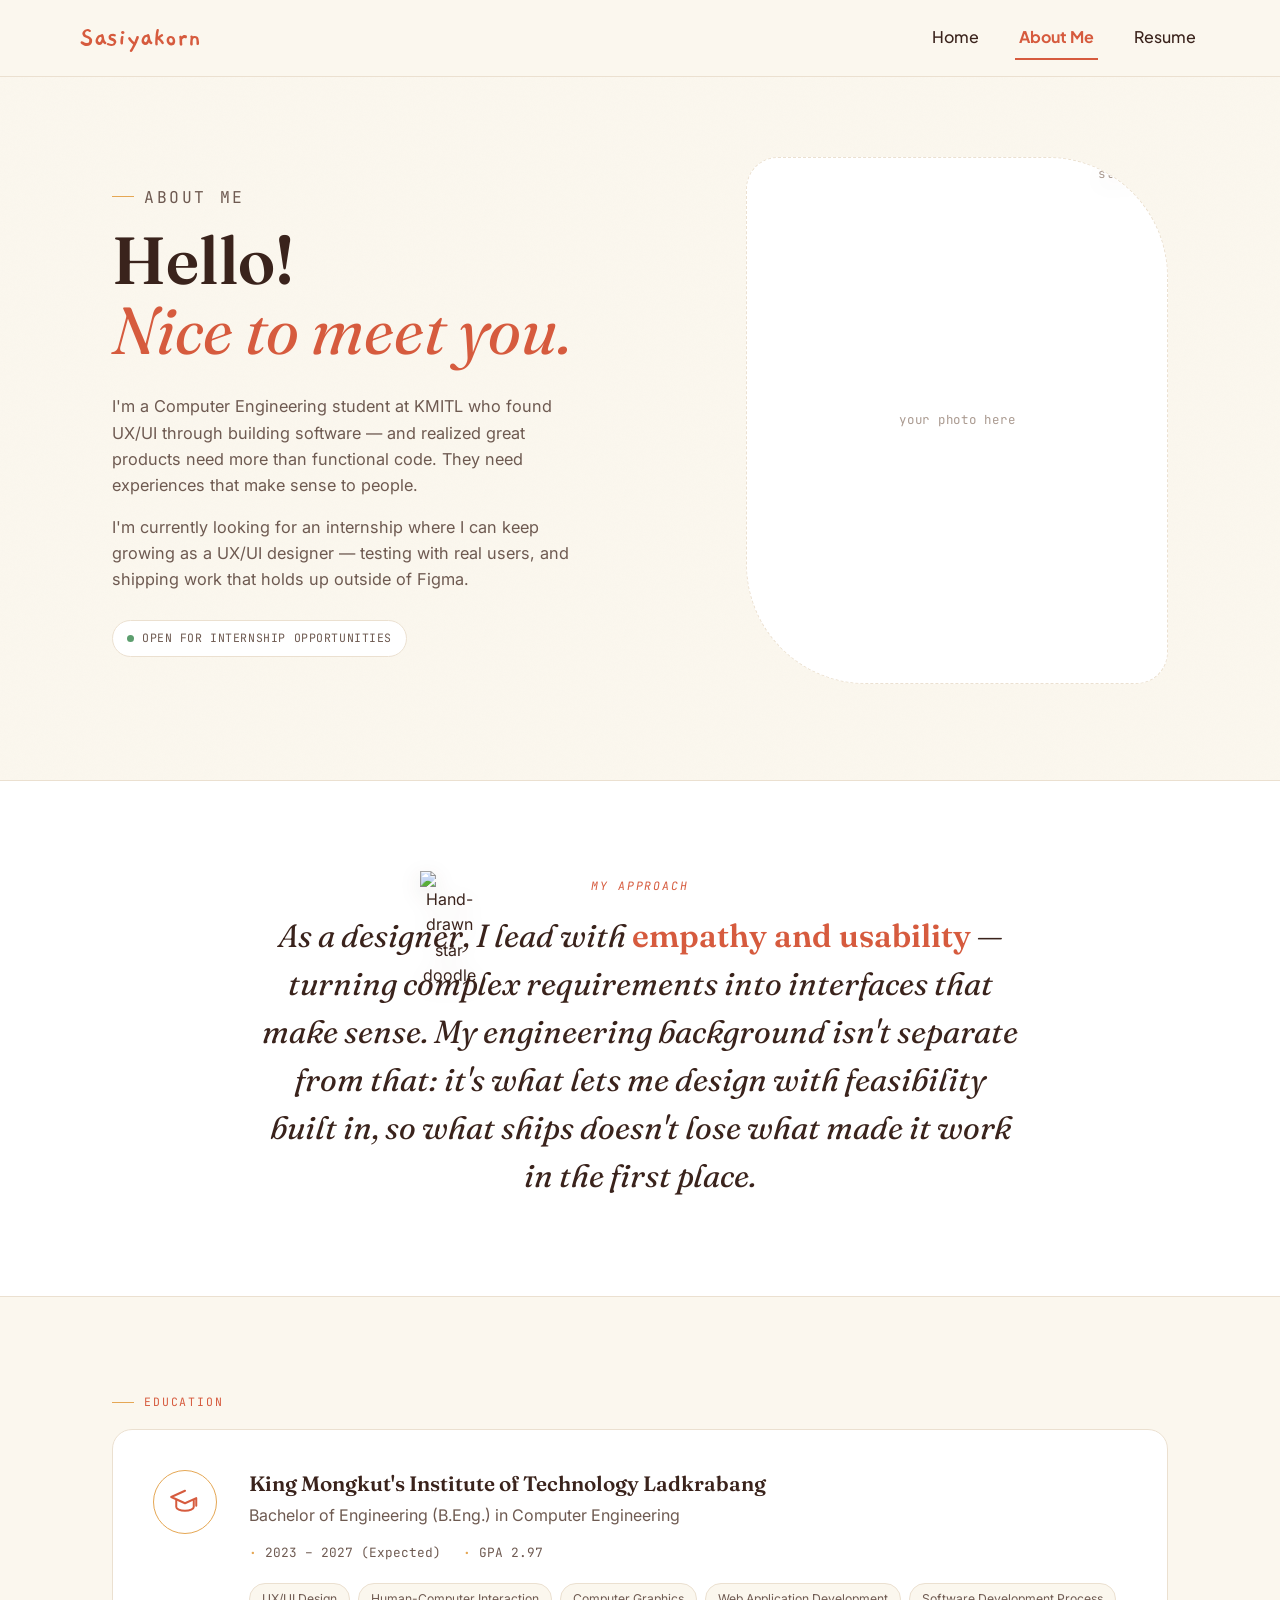
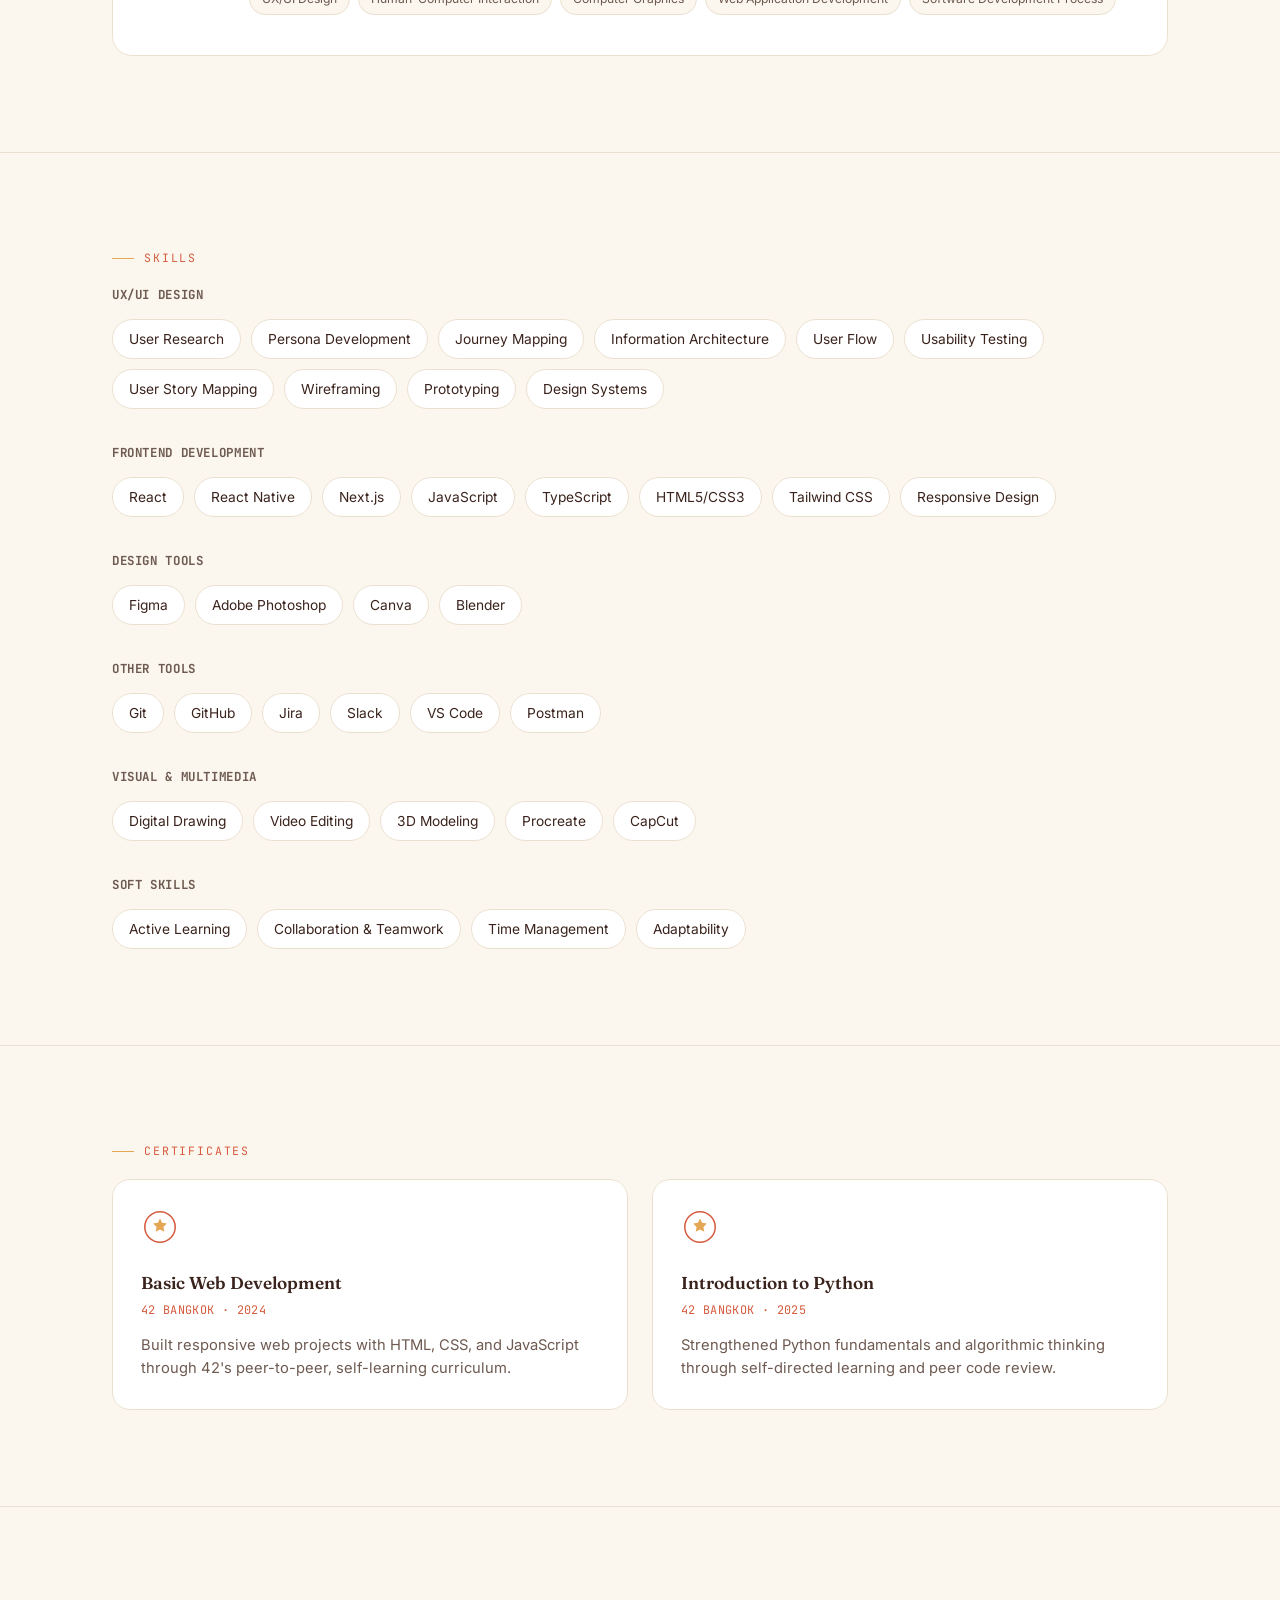
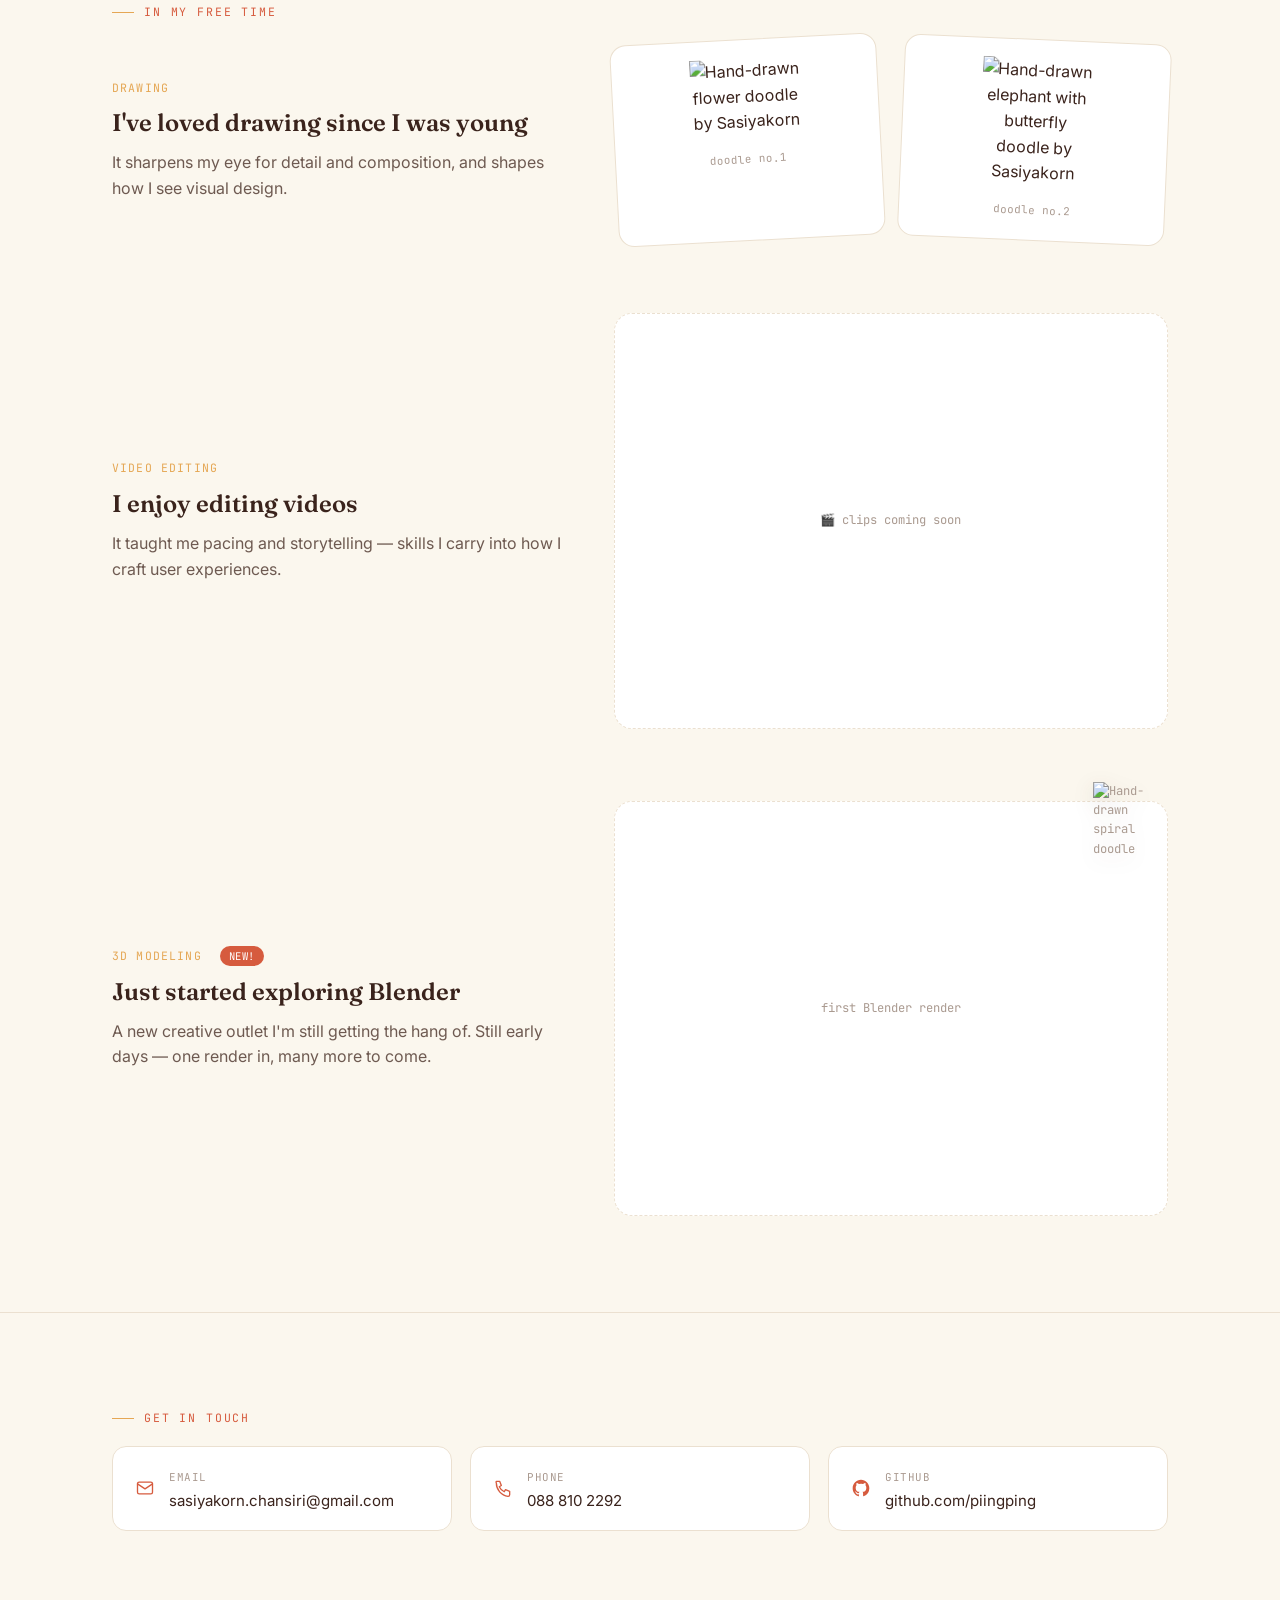
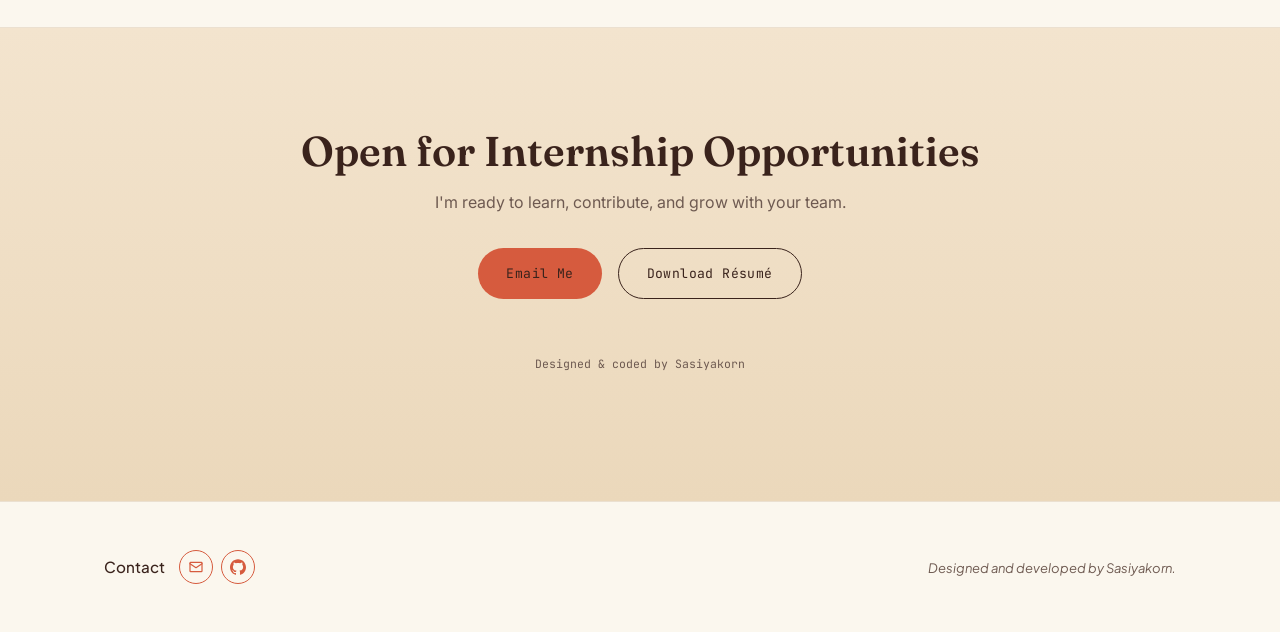
==== about.html @ 8c34a810 "progress bar, pics, footer" ====
<!DOCTYPE html>
<html lang="th">
<head>
  <meta charset="UTF-8">
  <meta name="viewport" content="width=device-width, initial-scale=1.0">
  <title>About Me | Sasiyakorn Chansiri — UX/UI Designer Portfolio</title>

  <!-- Site chrome fonts: Plus Jakarta Sans (Latin) + Kanit (Latin + Thai) — same as every other page,
       needed so the shared site-header/footer below render with the site's normal chrome typography. -->
  <link rel="preconnect" href="https://fonts.googleapis.com">
  <link rel="preconnect" href="https://fonts.gstatic.com" crossorigin>
  <link href="https://fonts.googleapis.com/css2?family=Kanit:wght@400;500;600;700&family=Plus+Jakarta+Sans:wght@400;500;600;700&display=swap" rel="stylesheet">
  <!-- Nav brand/signature font (Regular + Bold) -->
  <link rel="preconnect" href="https://fonts.googleapis.com">
  <link rel="preconnect" href="https://fonts.gstatic.com" crossorigin>
  <link href="https://fonts.googleapis.com/css2?family=Gaegu:wght@400;700&display=swap" rel="stylesheet">
  <!-- About-page content fonts (scoped to .about-page only): Fraunces (incl. italic — used by the
       hero's "Nice to meet you" and the italic pull-quote in Statement) + Inter + JetBrains Mono. -->
  <link href="https://fonts.googleapis.com/css2?family=Fraunces:ital,opsz,wght@0,9..144,300..900;1,9..144,300..900&family=Inter:wght@400;500;600;700&family=JetBrains+Mono:wght@400;500;600&display=swap" rel="stylesheet">

  <link rel="stylesheet" href="styles/main.css">

  <style>
    /* ---------------------------------------------------
       Local tokens for this page's content only.
       Prefixed --abt- so nothing here can shadow main.css's
       own :root tokens used by site-header/site-footer/etc.
       (Same approach as case-studies/*.html's --ty- tokens —
       these are the same underlying color values as main.css's
       --bg-primary/--accent-primary/etc., just locally scoped.)
    --------------------------------------------------- */
    :root {
      --abt-bg:#FBF7EE;
      --abt-surface:#FFFFFF;
      --abt-border:#EBE0D0;
      --abt-text:#3A231C;
      --abt-text-2:#6E5A51;
      --abt-text-3:#AA9A90;
      --abt-accent:#D65B3E;
      --abt-accent-2:#E5A754;
      --abt-font-display:'Fraunces', serif;
      --abt-font-body:'Inter', sans-serif;
      --abt-font-mono:'JetBrains Mono', monospace;
      --abt-maxw:1120px;
    }

    html{ scroll-behavior:smooth; }
    @media (prefers-reduced-motion: reduce){ html{ scroll-behavior:auto; } }

    /* overflow-x/positioning only — main.css already handles body's
       background/reset; color+font-family are scoped under .about-page
       below so they can't cascade into the shared site-header/footer. */
    body{
      position:relative;
      overflow-x:hidden;
    }

    /* subtle paper grain */
    body::before{
      content:"";
      position:fixed;
      inset:0;
      pointer-events:none;
      z-index:0;
      opacity:.35;
      background-image:url("data:image/svg+xml,%3Csvg xmlns='http://www.w3.org/2000/svg' width='140' height='140'%3E%3Cfilter id='n'%3E%3CfeTurbulence type='fractalNoise' baseFrequency='0.9' numOctaves='2' stitchTiles='stitch'/%3E%3C/filter%3E%3Crect width='100%25' height='100%25' filter='url(%23n)' opacity='0.05'/%3E%3C/svg%3E");
    }

    /* ---------------------------------------------------
       Everything below is scoped under .about-page so it
       can't leak into the shared site-header/footer.
    --------------------------------------------------- */
    .about-page{
      color:var(--abt-text);
      font-family:var(--abt-font-body);
      line-height:1.6;
    }
    .about-page .wrap{ max-width:var(--abt-maxw); margin:0 auto; padding:0 32px; position:relative; z-index:1; }
    .about-page a{ color:inherit; text-decoration:none; }
    .about-page img{ display:block; max-width:100%; }

    .about-page .eyebrow{
      font-family:var(--abt-font-mono);
      font-size:.72rem;
      letter-spacing:.16em;
      text-transform:uppercase;
      color:var(--abt-accent);
      display:flex;
      align-items:center;
      gap:10px;
      margin-bottom:18px;
    }
    .about-page .eyebrow::before{
      content:"";
      width:22px; height:1px;
      background:var(--abt-accent-2);
      display:inline-block;
    }

    .about-page h1,.about-page h2,.about-page h3{ font-family:var(--abt-font-display); font-weight:600; color:var(--abt-text); }

    .about-page section{ padding:96px 0; position:relative; }
    .about-page section + section{ border-top:1px solid var(--abt-border); }

    /* ---------- HERO ---------- */
    .about-page .hero{ padding-top:80px; }
    .about-page .hero .wrap{
      display:grid;
      grid-template-columns:1.15fr .85fr;
      gap:64px;
      align-items:center;
    }
    .about-page .hero h1{
      font-size:clamp(2.6rem, 5.2vw, 4.4rem);
      line-height:1.05;
      margin-bottom:28px;
    }
    .about-page .hero h1 em{ font-style:italic; color:var(--abt-accent); font-weight:400; }
    .about-page .hero p{ color:var(--abt-text-2); font-size:1.02rem; max-width:46ch; margin-bottom:16px; }
    .about-page .hero p:last-of-type{ margin-bottom:0; }

    .status-pill{
      display:inline-flex; align-items:center; gap:8px;
      font-family:var(--abt-font-mono); font-size:.72rem; letter-spacing:.05em;
      text-transform:uppercase;
      background:var(--abt-surface); border:1px solid var(--abt-border);
      padding:8px 14px; border-radius:999px;
      margin-top:28px;
      color:var(--abt-text-2);
    }
    .status-dot{
      width:7px; height:7px; border-radius:50%;
      background:#5C9E6E;
      box-shadow:0 0 0 rgba(92,158,110,.5);
      animation:pulse-dot 2.2s ease-in-out infinite;
    }
    @keyframes pulse-dot{
      0%{ box-shadow:0 0 0 0 rgba(92,158,110,.5); }
      70%{ box-shadow:0 0 0 7px rgba(92,158,110,0); }
      100%{ box-shadow:0 0 0 0 rgba(92,158,110,0); }
    }

    .hero-photo-wrap{ position:relative; }
    .photo-frame{
      background:var(--abt-surface);
      border:1.5px dashed var(--abt-border);
      border-radius:32px 120px 32px 120px;
      aspect-ratio:4/5;
      display:flex; align-items:center; justify-content:center;
      color:var(--abt-text-3);
      font-family:var(--abt-font-mono);
      font-size:.78rem;
      letter-spacing:.06em;
      text-align:center;
      padding:24px;
      position:relative;
      overflow:hidden;
    }
    .sticker{
      position:absolute;
      pointer-events:none;
      filter:drop-shadow(0 6px 10px rgba(58,35,28,.12));
    }
    .sticker-shootingstar{
      width:96px; top:-34px; right:-22px;
      animation:float-a 5.5s ease-in-out infinite;
    }
    @keyframes float-a{
      0%,100%{ transform:rotate(-6deg) translateY(0); }
      50%{ transform:rotate(3deg) translateY(-10px); }
    }

    /* ---------- STATEMENT ---------- */
    .statement{ background:var(--abt-surface); }
    .statement .wrap{ max-width:820px; text-align:center; position:relative; }
    .statement .eyebrow{ justify-content:center; }
    .statement .eyebrow::before{ display:none; }
    .statement p{
      font-family:var(--abt-font-display);
      font-style:italic;
      font-weight:400;
      font-size:clamp(1.35rem, 2.6vw, 2rem);
      line-height:1.5;
      color:var(--abt-text);
    }
    .statement p strong{ font-style:normal; font-weight:600; color:var(--abt-accent); }
    .sticker-star{
      width:58px;
      top:-6px; left:calc(50% - 220px);
      animation:float-b 6s ease-in-out infinite;
    }
    @keyframes float-b{
      0%,100%{ transform:rotate(8deg) translateY(0); }
      50%{ transform:rotate(-4deg) translateY(-8px); }
    }

    /* ---------- EDUCATION ---------- */
    .edu-card{
      background:var(--abt-surface);
      border:1px solid var(--abt-border);
      border-radius:20px;
      padding:40px;
      display:grid;
      grid-template-columns:auto 1fr;
      gap:32px;
      align-items:flex-start;
    }
    .edu-badge{
      width:64px; height:64px;
      border-radius:50%;
      border:1.5px solid var(--abt-accent-2);
      display:flex; align-items:center; justify-content:center;
      color:var(--abt-accent);
      flex-shrink:0;
    }
    .edu-card h3{ font-size:1.3rem; margin-bottom:6px; }
    .edu-card .degree{ color:var(--abt-text-2); margin-bottom:14px; }
    .edu-meta{
      display:flex; gap:22px; flex-wrap:wrap;
      font-family:var(--abt-font-mono); font-size:.8rem;
      color:var(--abt-text-2);
      margin-bottom:20px;
    }
    .edu-meta span{ display:flex; align-items:center; gap:8px; }
    .edu-meta span::before{ content:"·"; color:var(--abt-accent-2); font-weight:700; }
    .coursework{ display:flex; flex-wrap:wrap; gap:8px; }
    .coursework span{
      font-size:.76rem;
      color:var(--abt-text-2);
      background:var(--abt-bg);
      border:1px solid var(--abt-border);
      border-radius:999px;
      padding:5px 12px;
    }

    /* ---------- SKILLS ---------- */
    .skill-group{ margin-bottom:34px; }
    .skill-group:last-child{ margin-bottom:0; }
    .skill-group h4{
      font-family:var(--abt-font-mono);
      font-size:.78rem;
      letter-spacing:.05em;
      text-transform:uppercase;
      color:var(--abt-text-2);
      margin-bottom:14px;
    }
    .pills{ display:flex; flex-wrap:wrap; gap:10px; }
    .pills span{
      font-size:.86rem;
      padding:8px 16px;
      border-radius:999px;
      background:var(--abt-surface);
      border:1px solid var(--abt-border);
      color:var(--abt-text);
      transition:transform .18s ease, border-color .18s ease, background .18s ease;
    }
    .pills span:hover{
      transform:translateY(-3px);
      border-color:var(--abt-accent-2);
      background:#FFF9EF;
    }

    /* ---------- CERTIFICATES ---------- */
    .cert-grid{ display:grid; grid-template-columns:1fr 1fr; gap:24px; }
    .cert-card{
      background:var(--abt-surface);
      border:1px solid var(--abt-border);
      border-radius:18px;
      padding:28px;
      transition:transform .25s ease, box-shadow .25s ease;
    }
    .cert-card:hover{
      transform:rotate(-.6deg) translateY(-4px);
      box-shadow:0 14px 28px rgba(58,35,28,.08);
    }
    .cert-seal{ width:38px; height:38px; margin-bottom:16px; }
    .cert-card h4{ font-family:var(--abt-font-display); font-size:1.08rem; font-weight:600; margin-bottom:4px; }
    .cert-card .issuer{
      font-family:var(--abt-font-mono); font-size:.74rem; letter-spacing:.03em;
      color:var(--abt-accent); text-transform:uppercase; margin-bottom:14px; display:block;
    }
    .cert-card p{ color:var(--abt-text-2); font-size:.92rem; }

    /* ---------- FREE TIME ---------- */
    .ft-block{
      display:grid;
      grid-template-columns:.9fr 1.1fr;
      gap:48px;
      align-items:center;
      margin-bottom:72px;
    }
    .ft-block:last-child{ margin-bottom:0; }
    .ft-block:nth-child(odd) .ft-visual{ order:2; }
    .ft-label{
      font-family:var(--abt-font-mono); font-size:.72rem; letter-spacing:.1em;
      text-transform:uppercase; color:var(--abt-accent-2); margin-bottom:10px; display:block;
    }
    .ft-block h3{ font-size:1.5rem; margin-bottom:12px; }
    .ft-block p{ color:var(--abt-text-2); }
    .badge-new{
      font-family:var(--abt-font-mono); font-size:.66rem;
      background:var(--abt-accent); color:#fff;
      padding:3px 9px; border-radius:999px;
      margin-left:10px; vertical-align:middle;
      letter-spacing:.04em;
    }

    .doodle-gallery{ display:flex; gap:20px; }
    .doodle-card{
      background:var(--abt-surface);
      border:1px solid var(--abt-border);
      border-radius:16px;
      padding:18px;
      flex:1;
      text-align:center;
      transition:transform .3s ease;
    }
    .doodle-card:nth-child(1){ transform:rotate(-3deg); }
    .doodle-card:nth-child(2){ transform:rotate(2.5deg); }
    .doodle-card:hover{ transform:rotate(0) translateY(-6px); }
    .doodle-card img{ width:100%; max-width:110px; margin:0 auto 10px; }
    .doodle-card span{
      font-family:var(--abt-font-mono); font-size:.68rem; color:var(--abt-text-3);
    }

    .render-frame{
      background:var(--abt-surface);
      border:1.5px dashed var(--abt-border);
      border-radius:18px;
      aspect-ratio:4/3;
      display:flex; flex-direction:column; align-items:center; justify-content:center;
      gap:10px;
      color:var(--abt-text-3);
      font-family:var(--abt-font-mono); font-size:.76rem;
      position:relative;
    }
    .sticker-spiral{
      width:56px;
      position:absolute; top:-20px; right:18px;
      animation:spin-slow 14s linear infinite;
    }
    @keyframes spin-slow{ to{ transform:rotate(360deg); } }

    /* ---------- GET IN TOUCH ----------
       This page's own rich contact block — separate from the shared
       site-footer-mini's Contact row further down (different id, so
       the two don't collide; the shared footer stays identical to
       every other page). */
    .contact-grid{ display:flex; flex-wrap:wrap; gap:18px; }
    .contact-card{
      display:flex; align-items:center; gap:14px;
      background:var(--abt-surface);
      border:1px solid var(--abt-border);
      border-radius:14px;
      padding:16px 22px;
      flex:1;
      min-width:230px;
      transition:transform .2s ease, border-color .2s ease;
    }
    .contact-card:hover{ transform:translateY(-3px); border-color:var(--abt-accent-2); }
    .contact-card svg{ color:var(--abt-accent); flex-shrink:0; }
    .contact-card .label{ font-family:var(--abt-font-mono); font-size:.68rem; color:var(--abt-text-3); text-transform:uppercase; letter-spacing:.05em; }
    .contact-card .value{ font-size:.94rem; color:var(--abt-text); }

    /* ---------- CLOSING CTA ----------
       Renamed from the source design's <footer class="cta"> to a plain
       <section> — the page's real closing landmark is the shared
       <footer class="site-footer-mini"> that follows </main>, same as
       every other page. .btn/.btn-primary/.btn-outline renamed to
       .cta-btn* to avoid colliding with main.css's own (differently-styled)
       .btn-primary component used elsewhere (e.g. resume.html). */
    .cta-section{
      background:linear-gradient(180deg, #F3E4CE, #EBD8BB);
      text-align:center;
      padding:90px 0 60px;
    }
    .cta-section h2{ font-size:clamp(1.8rem,3.6vw,2.6rem); margin-bottom:12px; }
    .cta-section p{ color:var(--abt-text-2); margin-bottom:32px; }
    .cta-buttons{ display:flex; gap:16px; justify-content:center; flex-wrap:wrap; }
    .cta-btn{
      font-family:var(--abt-font-mono); font-size:.82rem; letter-spacing:.03em;
      padding:14px 28px; border-radius:999px;
      display:inline-flex; align-items:center; gap:8px;
      transition:transform .2s ease, box-shadow .2s ease;
    }
    .cta-btn--primary{ background:var(--abt-accent); color:#fff; }
    .cta-btn--outline{ background:transparent; border:1.5px solid var(--abt-text); color:var(--abt-text); }
    .cta-btn:hover{ transform:translateY(-3px); box-shadow:0 10px 20px rgba(58,35,28,.15); }
    .signature{
      margin-top:56px;
      font-family:var(--abt-font-mono); font-size:.72rem; color:var(--abt-text-3);
    }

    /* ---------- reveal on scroll ---------- */
    .reveal{ opacity:0; transform:translateY(24px); transition:opacity .7s ease, transform .7s ease; }
    .reveal.in-view{ opacity:1; transform:translateY(0); }

    @media (prefers-reduced-motion: reduce){
      *{ animation:none !important; transition:none !important; }
    }

    @media (max-width:880px){
      .about-page section{ padding:64px 0; }
      .about-page .hero .wrap{ grid-template-columns:1fr; }
      .hero-photo-wrap{ order:-1; max-width:280px; margin:0 auto 12px; }
      .edu-card{ grid-template-columns:1fr; }
      .cert-grid{ grid-template-columns:1fr; }
      .ft-block{ grid-template-columns:1fr; }
      .ft-block:nth-child(odd) .ft-visual{ order:0; }
    }
  </style>
</head>
<body>

  <!-- =========================================================
       GLOBAL NAVIGATION (same markup as index.html)
       Replaces this page's own bespoke <nav> from the source
       design — that one only had Home/About/Résumé (no Case
       Study link) and pointed straight at a PDF instead of
       resume.html, both inconsistent with every other page.
  ========================================================== -->
  <header class="site-header">
    <nav class="main-nav container" aria-label="Main navigation">
      <a href="index.html" class="nav-logo">Sasiyakorn</a>

      <input type="checkbox" id="nav-toggle" class="nav-toggle-checkbox">
      <label for="nav-toggle" class="nav-toggle-label" aria-label="Toggle navigation menu">
        <span class="nav-toggle-icon"></span>
      </label>

      <ul class="nav-list">
        <li class="nav-item"><a href="index.html" class="nav-link">Home</a></li>
        <li class="nav-item"><a href="about.html" class="nav-link" aria-current="page">About Me</a></li>
        <li class="nav-item"><a href="resume.html" class="nav-link">Resume</a></li>
      </ul>
    </nav>

    <!-- Mobile-only scroll progress bar; width driven by JS near </body>.
         Lives here (last child of .site-header) so it stays pinned to the
         header's bottom edge as the sticky header scrolls. -->
    <div class="scroll-progress" id="scrollProgress"></div>
  </header>

  <main class="about-page">

    <!-- HERO -->
    <section class="hero" id="hero">
      <div class="wrap">
        <div class="hero-text reveal">
          <p class="eyebrow">About me</p>
          <h1>Hello!<br><em>Nice to meet you.</em></h1>
          <p>I'm a Computer Engineering student at KMITL who found UX/UI through building software — and realized great products need more than functional code. They need experiences that make sense to people.</p>
          <p>I'm currently looking for an internship where I can keep growing as a UX/UI designer — testing with real users, and shipping work that holds up outside of Figma.</p>
          <div class="status-pill"><span class="status-dot"></span> Open for internship opportunities</div>
        </div>
        <div class="hero-photo-wrap reveal">
          <div class="photo-frame">
            your photo here
            <img class="sticker sticker-shootingstar" src="assets/images/about/doodle-shootingstar.png" alt="Hand-drawn shooting star doodle">
          </div>
        </div>
      </div>
    </section>

    <!-- STATEMENT -->
    <section class="statement" id="approach">
      <div class="wrap reveal">
        <p class="eyebrow">My approach</p>
        <img class="sticker sticker-star" src="assets/images/about/doodle-star.png" alt="Hand-drawn star doodle">
        <p>As a designer, I lead with <strong>empathy and usability</strong> — turning complex requirements into interfaces that make sense. My engineering background isn't separate from that: it's what lets me design with feasibility built in, so what ships doesn't lose what made it work in the first place.</p>
      </div>
    </section>

    <!-- EDUCATION -->
    <section id="education">
      <div class="wrap reveal">
        <p class="eyebrow">Education</p>
        <div class="edu-card">
          <div class="edu-badge" aria-hidden="true">
            <svg width="30" height="30" viewBox="0 0 24 24" fill="none" stroke="currentColor" stroke-width="1.6"><path d="M12 3 1 8l11 5 9-4.1V15" stroke-linecap="round" stroke-linejoin="round"/><path d="M5 10.5V16c0 1.5 3 3 7 3s7-1.5 7-3v-5.5" stroke-linecap="round" stroke-linejoin="round"/></svg>
          </div>
          <div>
            <h3>King Mongkut's Institute of Technology Ladkrabang</h3>
            <p class="degree">Bachelor of Engineering (B.Eng.) in Computer Engineering</p>
            <div class="edu-meta">
              <span>2023 – 2027 (Expected)</span>
              <span>GPA 2.97</span>
            </div>
            <div class="coursework">
              <span>UX/UI Design</span>
              <span>Human-Computer Interaction</span>
              <span>Computer Graphics</span>
              <span>Web Application Development</span>
              <span>Software Development Process</span>
            </div>
          </div>
        </div>
      </div>
    </section>

    <!-- SKILLS -->
    <section id="skills">
      <div class="wrap reveal">
        <p class="eyebrow">Skills</p>

        <div class="skill-group">
          <h4>UX/UI Design</h4>
          <div class="pills">
            <span>User Research</span><span>Persona Development</span><span>Journey Mapping</span>
            <span>Information Architecture</span><span>User Flow</span><span>Usability Testing</span>
            <span>User Story Mapping</span><span>Wireframing</span><span>Prototyping</span><span>Design Systems</span>
          </div>
        </div>

        <div class="skill-group">
          <h4>Frontend Development</h4>
          <div class="pills">
            <span>React</span><span>React Native</span><span>Next.js</span><span>JavaScript</span>
            <span>TypeScript</span><span>HTML5/CSS3</span><span>Tailwind CSS</span><span>Responsive Design</span>
          </div>
        </div>

        <div class="skill-group">
          <h4>Design Tools</h4>
          <div class="pills">
            <span>Figma</span><span>Adobe Photoshop</span><span>Canva</span><span>Blender</span>
          </div>
        </div>

        <div class="skill-group">
          <h4>Other Tools</h4>
          <div class="pills">
            <span>Git</span><span>GitHub</span><span>Jira</span><span>Slack</span><span>VS Code</span><span>Postman</span>
          </div>
        </div>

        <div class="skill-group">
          <h4>Visual &amp; Multimedia</h4>
          <div class="pills">
            <span>Digital Drawing</span><span>Video Editing</span><span>3D Modeling</span><span>Procreate</span><span>CapCut</span>
          </div>
        </div>

        <div class="skill-group">
          <h4>Soft Skills</h4>
          <div class="pills">
            <span>Active Learning</span><span>Collaboration &amp; Teamwork</span><span>Time Management</span><span>Adaptability</span>
          </div>
        </div>
      </div>
    </section>

    <!-- CERTIFICATES -->
    <section id="certificates">
      <div class="wrap reveal">
        <p class="eyebrow">Certificates</p>
        <div class="cert-grid">
          <div class="cert-card">
            <svg class="cert-seal" viewBox="0 0 40 40" fill="none"><circle cx="20" cy="20" r="16" stroke="#D65B3E" stroke-width="1.6"/><path d="M20 11l2.2 4.6 5 .7-3.6 3.6.9 5-4.5-2.4-4.5 2.4.9-5-3.6-3.6 5-.7L20 11z" fill="#E5A754"/></svg>
            <h4>Basic Web Development</h4>
            <span class="issuer">42 Bangkok · 2024</span>
            <p>Built responsive web projects with HTML, CSS, and JavaScript through 42's peer-to-peer, self-learning curriculum.</p>
          </div>
          <div class="cert-card">
            <svg class="cert-seal" viewBox="0 0 40 40" fill="none"><circle cx="20" cy="20" r="16" stroke="#D65B3E" stroke-width="1.6"/><path d="M20 11l2.2 4.6 5 .7-3.6 3.6.9 5-4.5-2.4-4.5 2.4.9-5-3.6-3.6 5-.7L20 11z" fill="#E5A754"/></svg>
            <h4>Introduction to Python</h4>
            <span class="issuer">42 Bangkok · 2025</span>
            <p>Strengthened Python fundamentals and algorithmic thinking through self-directed learning and peer code review.</p>
          </div>
        </div>
      </div>
    </section>

    <!-- IN MY FREE TIME -->
    <section id="freetime">
      <div class="wrap">
        <p class="eyebrow reveal">In my free time</p>

        <div class="ft-block reveal">
          <div class="ft-text">
            <span class="ft-label">Drawing</span>
            <h3>I've loved drawing since I was young</h3>
            <p>It sharpens my eye for detail and composition, and shapes how I see visual design.</p>
          </div>
          <div class="ft-visual">
            <div class="doodle-gallery">
              <div class="doodle-card">
                <img src="assets/images/about/doodle-flower.png" alt="Hand-drawn flower doodle by Sasiyakorn">
                <span>doodle no.1</span>
              </div>
              <div class="doodle-card">
                <img src="assets/images/about/doodle-elephant.png" alt="Hand-drawn elephant with butterfly doodle by Sasiyakorn">
                <span>doodle no.2</span>
              </div>
            </div>
          </div>
        </div>

        <div class="ft-block reveal">
          <div class="ft-text">
            <span class="ft-label">Video Editing</span>
            <h3>I enjoy editing videos</h3>
            <p>It taught me pacing and storytelling — skills I carry into how I craft user experiences.</p>
          </div>
          <div class="ft-visual">
            <div class="render-frame">🎬 clips coming soon</div>
          </div>
        </div>

        <div class="ft-block reveal">
          <div class="ft-text">
            <span class="ft-label">3D Modeling <span class="badge-new">new!</span></span>
            <h3>Just started exploring Blender</h3>
            <p>A new creative outlet I'm still getting the hang of. Still early days — one render in, many more to come.</p>
          </div>
          <div class="ft-visual">
            <div class="render-frame">
              <img class="sticker sticker-spiral" src="assets/images/about/doodle-spiral.png" alt="Hand-drawn spiral doodle">
              first Blender render
            </div>
          </div>
        </div>
      </div>
    </section>

    <!-- GET IN TOUCH (this page's own contact block — the site's shared
         Contact footer with id="contact" still follows after </main>,
         same as every other page) -->
    <section id="get-in-touch">
      <div class="wrap reveal">
        <p class="eyebrow">Get in touch</p>
        <div class="contact-grid">
          <a class="contact-card" href="mailto:sasiyakorn.chansiri@gmail.com">
            <svg width="20" height="20" viewBox="0 0 24 24" fill="none" stroke="currentColor" stroke-width="1.6"><rect x="3" y="5" width="18" height="14" rx="2"/><path d="M3 7l9 6 9-6" stroke-linecap="round" stroke-linejoin="round"/></svg>
            <div><span class="label">Email</span><br><span class="value">sasiyakorn.chansiri@gmail.com</span></div>
          </a>
          <a class="contact-card" href="tel:0888102292">
            <svg width="20" height="20" viewBox="0 0 24 24" fill="none" stroke="currentColor" stroke-width="1.6"><path d="M4 4h4l2 5-2.5 1.5a12 12 0 0 0 6 6L15 14l5 2v4a2 2 0 0 1-2 2A16 16 0 0 1 4 6a2 2 0 0 1 0-2z" stroke-linecap="round" stroke-linejoin="round"/></svg>
            <div><span class="label">Phone</span><br><span class="value">088 810 2292</span></div>
          </a>
          <a class="contact-card" href="https://github.com/piingping" target="_blank">
            <svg width="20" height="20" viewBox="0 0 24 24" fill="currentColor"><path d="M12 2C6.48 2 2 6.58 2 12.25c0 4.53 2.87 8.37 6.84 9.73.5.1.68-.22.68-.49v-1.9c-2.78.62-3.37-1.37-3.37-1.37-.46-1.19-1.11-1.51-1.11-1.51-.91-.63.07-.62.07-.62 1 .07 1.53 1.05 1.53 1.05.9 1.57 2.34 1.12 2.91.86.09-.66.35-1.12.64-1.38-2.22-.26-4.56-1.14-4.56-5.05 0-1.12.39-2.03 1.03-2.75-.1-.26-.45-1.31.1-2.73 0 0 .84-.27 2.75 1.05a9.3 9.3 0 0 1 5 0c1.9-1.32 2.75-1.05 2.75-1.05.55 1.42.2 2.47.1 2.73.64.72 1.03 1.63 1.03 2.75 0 3.92-2.34 4.79-4.57 5.04.36.32.68.94.68 1.9v2.82c0 .27.18.6.69.49A10.26 10.26 0 0 0 22 12.25C22 6.58 17.52 2 12 2z"/></svg>
            <div><span class="label">GitHub</span><br><span class="value">github.com/piingping</span></div>
          </a>
        </div>
      </div>
    </section>

    <!-- CLOSING CTA (the real shared Contact footer follows below) -->
    <section class="cta-section reveal">
      <div class="wrap">
        <h2>Open for Internship Opportunities</h2>
        <p>I'm ready to learn, contribute, and grow with your team.</p>
        <div class="cta-buttons">
          <a class="cta-btn cta-btn--primary" href="mailto:sasiyakorn.chansiri@gmail.com">Email Me</a>
          <a class="cta-btn cta-btn--outline" href="assets/docs/Resume_Sasiyakorn_Chansiri.pdf" download="Resume_Sasiyakorn_Chansiri.pdf">Download Résumé</a>
        </div>
        <p class="signature">Designed &amp; coded by Sasiyakorn</p>
      </div>
    </section>

  </main>

  <!-- =========================================================
       FOOTER (Contact) — same markup as index.html
  ========================================================== -->
  <footer class="site-footer-mini" id="contact">
    <div class="site-footer-mini__row">
      <div class="site-footer-mini__contact">
        <span class="site-footer-mini__label">Contact</span>
        <div class="site-footer-mini__icons">
          <a class="site-footer-mini__icon" href="mailto:sasiyakorn.chansiri@gmail.com" aria-label="Email Sasiyakorn">
            <svg viewBox="0 0 24 24" fill="none" stroke="currentColor" stroke-width="1.8" stroke-linecap="round" stroke-linejoin="round">
              <rect x="3" y="5" width="18" height="14" rx="1"></rect>
              <path d="M3 7l9 6 9-6"></path>
            </svg>
          </a>
          <a class="site-footer-mini__icon" href="https://github.com/piingping" target="_blank" rel="noopener" aria-label="GitHub profile">
            <svg viewBox="0 0 24 24" fill="currentColor">
              <path d="M12 .297c-6.63 0-12 5.373-12 12 0 5.303 3.438 9.8 8.205 11.385.6.113.82-.258.82-.577 0-.285-.01-1.04-.015-2.04-3.338.724-4.042-1.61-4.042-1.61-.546-1.387-1.333-1.756-1.333-1.756-1.089-.745.083-.729.083-.729 1.205.084 1.84 1.238 1.84 1.238 1.07 1.834 2.807 1.304 3.492.997.108-.775.42-1.305.763-1.605-2.665-.305-5.466-1.334-5.466-5.93 0-1.31.469-2.381 1.236-3.221-.124-.303-.535-1.524.117-3.176 0 0 1.008-.322 3.301 1.23.957-.266 1.983-.399 3.003-.404 1.02.005 2.047.138 3.006.404 2.29-1.552 3.297-1.23 3.297-1.23.653 1.653.242 2.874.118 3.176.77.84 1.235 1.911 1.235 3.221 0 4.609-2.807 5.624-5.479 5.921.43.372.823 1.102.823 2.222 0 1.606-.014 2.898-.014 3.293 0 .322.216.694.825.576C20.565 22.092 24 17.592 24 12.297c0-6.627-5.373-12-12-12"/>
            </svg>
          </a>
        </div>
      </div>
      <p class="site-footer-mini__credit">Designed and developed by Sasiyakorn.</p>
    </div>
  </footer>

  <!-- <script src="scripts/main.js" defer></script> Phase 2: script -->

  <script>
    const io = new IntersectionObserver((entries)=>{
      entries.forEach(e=>{
        if(e.isIntersecting){
          e.target.classList.add('in-view');
          io.unobserve(e.target);
        }
      });
    },{ threshold:.15 });
    document.querySelectorAll('.reveal').forEach(el=>io.observe(el));
  </script>

  <script>
    // Mobile-only reading progress bar (hidden on desktop via CSS,
    // so this listener is harmless to leave running everywhere).
    (function () {
      var bar = document.getElementById('scrollProgress');
      if (!bar) return;
      function updateProgress() {
        var scrollTop = window.scrollY || document.documentElement.scrollTop;
        var docHeight = document.documentElement.scrollHeight - document.documentElement.clientHeight;
        bar.style.width = (docHeight > 0 ? (scrollTop / docHeight) * 100 : 0) + '%';
      }
      window.addEventListener('scroll', updateProgress, { passive: true });
      window.addEventListener('resize', updateProgress);
      updateProgress();
    })();
  </script>

</body>
</html>
---- styles/main.css ----
/* ==========================================================================
   1. DESIGN TOKENS (CSS VARIABLES)
   ========================================================================== */
:root {
  /* --- Color Tokens --- */
  --bg-primary: #FBF7EE;      /* Warm Beige / Soft Cream Background — Hero only */
  --bg-secondary: #FFFEFC;    /* NEW — background for every section other than the Hero */
  --surface: #FFFFFF;         /* White Surface for Cards & Containers */
  --border-color: #EBE0D0;    /* Soft Warm Sand Border */

  /* Typography Colors (Pass WCAG Accessibility) */
  --text-primary: #3A231C;    /* Dark Espresso Brown for Main Text & Headings */
  --text-secondary: #6E5A51;  /* Warm Muted Brown for Subtitles & Meta */
  --text-disabled: #AA9A90;   /* Ash Brown for Placeholders / Muted Elements */

  /* Accent Colors */
  --accent-primary: #D65B3E;   /* Terracotta Coral (Buttons, Links, Highlights) */
  --accent-hover: #B8472C;     /* Darker Terracotta for Hover States */
  --accent-secondary: #E5A754; /* Warm Amber for Badges & Tag Highlights */

  /* --- Typography Scale (Mobile First Defaults) --- */
  --font-family: 'Plus Jakarta Sans', 'Kanit', system-ui, -apple-system, sans-serif;
  --font-mono: 'JetBrains Mono', 'SFMono-Regular', Consolas, monospace;
  
  --fs-hero: 2rem;            /* 32px */
  --fs-h1: 1.75rem;           /* 28px */
  --fs-h2: 1.5rem;            /* 24px */
  --fs-h3: 1.25rem;           /* 20px */
  --fs-body: 1rem;            /* 16px */
  --fs-small: 0.875rem;       /* 14px */

  --lh-tight: 1.2;
  --lh-heading: 1.3;
  --lh-body: 1.6;

  /* --- Spacing & Container (8pt Grid System) --- */
  --container-max-width: 1200px;
  --section-padding-y: 64px;
  --container-padding-x: 20px;
  --gap-grid: 24px;
  --radius-card: 16px;
  --radius-button: 8px;

  /* --- Elevation / Shadow --- */
  --shadow-card: 0 4px 20px rgba(58, 35, 28, 0.05);
  --shadow-hover: 0 8px 30px rgba(58, 35, 28, 0.1);
}

/* --- Responsive Adjustments for Desktop (768px and up) --- */
@media (min-width: 768px) {
  :root {
    --fs-hero: 3.25rem;       /* 52px */
    --fs-h1: 2.25rem;         /* 36px */
    --fs-h2: 1.75rem;         /* 28px */
    --fs-h3: 1.5rem;          /* 24px */
    
    --section-padding-y: 112px;
    --container-padding-x: 40px;
    --gap-grid: 32px;
  }
}

/* ==========================================================================
   2. BASE STYLES & RESET
   ========================================================================== */
* {
  box-sizing: border-box;
  margin: 0;
  padding: 0;
}

body {
  background-color: var(--bg-primary);
  color: var(--text-primary);
  font-family: var(--font-family);
  font-size: var(--fs-body);
  line-height: var(--lh-body);
  -webkit-font-smoothing: antialiased;
}

/* Layout Container */
.container {
  width: 100%;
  max-width: var(--container-max-width);
  margin-left: auto;
  margin-right: auto;
  padding-left: var(--container-padding-x);
  padding-right: var(--container-padding-x);
}

.section {
  padding-top: var(--section-padding-y);
  padding-bottom: var(--section-padding-y);
}

/* ==========================================================================
   3. TYPOGRAPHY CLASSES
   ========================================================================== */
.hero-title {
  font-size: var(--fs-hero);
  line-height: var(--lh-tight);
  font-weight: 700;
  color: var(--text-primary);
}

h1, .h1 {
  font-size: var(--fs-h1);
  line-height: var(--lh-heading);
  font-weight: 700;
  color: var(--text-primary);
}

h2, .h2 {
  font-size: var(--fs-h2);
  line-height: var(--lh-heading);
  font-weight: 600;
  color: var(--text-primary);
}

h3, .h3 {
  font-size: var(--fs-h3);
  line-height: var(--lh-heading);
  font-weight: 600;
  color: var(--text-primary);
}

.text-sub {
  color: var(--text-secondary);
}

.text-accent {
  color: var(--accent-primary);
}

/* ==========================================================================
   4. UI COMPONENTS & UTILITIES
   ========================================================================== */
/* Card Component */
.card {
  background-color: var(--surface);
  border: 1px solid var(--border-color);
  border-radius: var(--radius-card);
  padding: 24px;
  box-shadow: var(--shadow-card);
  transition: transform 0.2s ease, box-shadow 0.2s ease;
}

.card:hover {
  transform: translateY(-4px);
  box-shadow: var(--shadow-hover);
}

/* Primary Button */
.btn-primary {
  display: inline-flex;
  align-items: center;
  justify-content: center;
  background-color: var(--accent-primary);
  color: #FFFFFF;
  font-weight: 600;
  padding: 12px 24px;
  border-radius: var(--radius-button);
  border: none;
  cursor: pointer;
  text-decoration: none;
  transition: background-color 0.2s ease;
}

.btn-primary:hover {
  background-color: var(--accent-hover);
}

/* Skill / Category Tag */
.tag {
  display: inline-block;
  background-color: rgba(229, 167, 84, 0.15); /* Amber tint */
  color: var(--text-primary);
  font-size: var(--fs-small);
  font-weight: 500;
  padding: 4px 12px;
  border-radius: 20px;
}

/* Responsive Grid for Case Studies */
.portfolio-grid {
  display: grid;
  grid-template-columns: 1fr;
  gap: var(--gap-grid);
}

@media (min-width: 768px) {
  .portfolio-grid {
    grid-template-columns: repeat(2, 1fr);
  }
}

.section-title {
  margin-bottom: var(--gap-grid);
}

/* ==========================================================================
   5. BASE LINK STYLES
   ========================================================================== */
a {
  color: var(--accent-primary);
  text-decoration: underline;
  text-decoration-color: transparent;
  transition: color 0.2s ease, text-decoration-color 0.2s ease;
}

a:hover {
  color: var(--accent-hover);
  text-decoration-color: currentColor;
}

a:focus-visible,
button:focus-visible,
input:focus-visible,
label:focus-visible {
  outline: 2px solid var(--accent-primary);
  outline-offset: 2px;
  border-radius: 4px;
}

/* ==========================================================================
   6. NAVIGATION
   ========================================================================== */
.site-header {
  background-color: var(--bg-primary);
  border-bottom: 1px solid var(--border-color);
  position: sticky;
  top: 0;
  z-index: 100;
}

.main-nav {
  position: relative;
  display: flex;
  align-items: center;
  justify-content: space-between;
  padding-top: 16px;
  padding-bottom: 16px;
}

.nav-logo {
  font-family: 'Gaegu', cursive;
  font-size: clamp(1.4rem, 1rem + 1.5vw, 1.75rem);
  font-weight: 700;
  line-height: 1;
  color: var(--accent-primary);
  text-decoration: none;
  transition: opacity 0.2s ease, transform 0.2s ease;
}

.nav-logo:hover {
  opacity: 0.72;
  transform: rotate(-1.5deg);
}

/* Hamburger toggle (CSS-only, checkbox hack — no JS needed until Phase 3) */
.nav-toggle-checkbox {
  position: absolute;
  width: 1px;
  height: 1px;
  overflow: hidden;
  clip: rect(0, 0, 0, 0);
  white-space: nowrap;
}

.nav-toggle-label {
  display: flex;
  align-items: center;
  justify-content: center;
  width: 44px;
  height: 44px;
  cursor: pointer;
  border-radius: var(--radius-button);
}

.nav-toggle-icon,
.nav-toggle-icon::before,
.nav-toggle-icon::after {
  display: block;
  width: 24px;
  height: 2px;
  background-color: var(--text-primary);
  border-radius: 2px;
  transition: transform 0.2s ease, opacity 0.2s ease, background-color 0.2s ease;
}

.nav-toggle-icon {
  position: relative;
}

.nav-toggle-icon::before,
.nav-toggle-icon::after {
  content: "";
  position: absolute;
  left: 0;
}

.nav-toggle-icon::before {
  top: -7px;
}

.nav-toggle-icon::after {
  top: 7px;
}

.nav-toggle-checkbox:checked ~ .nav-toggle-label .nav-toggle-icon {
  background-color: transparent;
}

.nav-toggle-checkbox:checked ~ .nav-toggle-label .nav-toggle-icon::before {
  transform: translateY(7px) rotate(45deg);
}

.nav-toggle-checkbox:checked ~ .nav-toggle-label .nav-toggle-icon::after {
  transform: translateY(-7px) rotate(-45deg);
}

/* Nav links — mobile: hidden dropdown revealed by the checkbox above */
.nav-list {
  display: none;
  flex-direction: column;
  gap: 4px;
  list-style: none;
  position: absolute;
  top: 100%;
  left: 0;
  right: 0;
  background-color: var(--bg-primary);
  border-bottom: 1px solid var(--border-color);
  padding: 16px var(--container-padding-x);
  box-shadow: var(--shadow-card);
}

.nav-toggle-checkbox:checked ~ .nav-list {
  display: flex;
}

.nav-link {
  display: inline-block;
  color: var(--text-primary);
  font-weight: 500;
  text-decoration: none;
  padding: 8px 4px;
  border-bottom: 2px solid transparent;
}

.nav-link:hover {
  color: var(--accent-primary);
}

.nav-link[aria-current="page"] {
  color: var(--accent-primary);
  font-weight: 700;
  border-bottom-color: var(--accent-primary);
}

/* Nav links — desktop: always-visible horizontal row, hamburger hidden */
@media (min-width: 768px) {
  .nav-toggle-label {
    display: none;
  }

  .nav-list {
    display: flex;
    position: static;
    flex-direction: row;
    align-items: center;
    gap: var(--gap-grid);
    background-color: transparent;
    border-bottom: none;
    box-shadow: none;
    padding: 0;
  }
}

/* Scroll progress bar — mobile only; fills left-to-right as the reader
   scrolls down the page. Lives inside .site-header (last child) so it's
   pinned to the header's bottom edge and scrolls/sticks with it — no need
   to track header height, since .site-header is already position: sticky
   (a positioned element), which makes it the containing block here. */
.scroll-progress {
  position: absolute;
  bottom: 0;
  left: 0;
  width: 0%;
  height: 3px;
  background: var(--accent-primary);
  transition: width 0.1s ease-out;
}

@media (min-width: 768px) {
  .scroll-progress {
    display: none;
  }
}

/* ==========================================================================
   7. FOOTER — minimal single-row footer, shared across every page
   (site index pages via main.css, case studies via main.css + project-detail.css)
   ========================================================================== */
.site-footer-mini {
  background: var(--bg-primary);
  border-top: 1px solid var(--border-color); /* full-width divider */
}

.site-footer-mini__row {
  display: flex;
  align-items: baseline;
  justify-content: space-between;
  flex-wrap: wrap;
  gap: 20px 32px;
  max-width: var(--container-max-width);
  margin: 0 auto;
  padding: 48px clamp(20px, 5vw, 64px);
}

.site-footer-mini__contact {
  display: flex;
  align-items: center;
  gap: 14px;
}

.site-footer-mini__label {
  color: var(--text-primary);
  font-weight: 500;
  font-size: 0.95rem;
}

.site-footer-mini__icons {
  display: flex;
  align-items: center;
  gap: 8px;
}

.site-footer-mini__icon {
  display: inline-flex;
  align-items: center;
  justify-content: center;
  width: 34px;
  height: 34px;
  border-radius: 50%;
  border: 1px solid var(--accent-primary);
  background: transparent;
  color: var(--accent-primary);
  text-decoration: none;
  transition: background-color 0.2s ease, color 0.2s ease;
}

.site-footer-mini__icon svg {
  width: 16px;
  height: 16px;
}

.site-footer-mini__icon:hover,
.site-footer-mini__icon:focus-visible {
  background: var(--accent-primary);
  color: var(--bg-primary);
}

.site-footer-mini__icon:focus-visible {
  outline: 2px solid var(--accent-primary);
  outline-offset: 3px;
}

.site-footer-mini__credit {
  margin: 0;
  font-style: italic;
  font-size: 0.8125rem;
  color: var(--text-secondary);
}

@media (max-width: 560px) {
  .site-footer-mini__row {
    flex-direction: column;
    align-items: flex-start;
    gap: 24px;
    padding-top: 40px;
    padding-bottom: 40px;
  }
}

/* ==========================================================================
   8. HOME PAGE (index.html)
   ========================================================================== */
/* Scoped to index.html only (via <body class="page-home">) — every other
   page keeps the base body background from section 2. */
body.page-home {
  background: var(--bg-secondary);
}

.hero-section {
  display: grid;
  grid-template-columns: 1fr;
  justify-items: center;
  text-align: center;
  
  gap: var(--gap-grid);
  background-color: var(--bg-primary);
}

.hero-profile-image {
  width: 300px;
  height: 300px;
}

.hero-profile-img {
  width: 100%;
  height: 100%;
  object-fit: cover;
  border-radius: 50%;
  border: 4px solid var(--surface);
  box-shadow: var(--shadow-card);
}

/* --- Hero copy block (redesign) ------------------------------------------
   Replaces the old hero-name / hero-intro / hero-skills-list trio with a
   single stacked column: greeting -> role -> tagline -> meta -> CTAs.
   Reuses the site's existing tokens (accent-primary, font-family,
   font-mono, Gaegu) rather than the one-off colors/fonts in the Figma
   export, so the hero stays consistent with the rest of the portfolio.
--------------------------------------------------------------------------- */
.hero-content {
  display: flex;
  flex-direction: column;
  
  align-items: center;
  gap: 12px;
}

.hero-greeting {
  font-family: 'Gaegu', cursive; /* reuses the nav-logo's signature font */
  font-weight: 700;
  font-size: clamp(2.25rem, 1.7rem + 2.2vw, 3rem);
  line-height: 1.15;
  color: var(--accent-primary);
}

.hero-role {
  font-family: var(--font-mono);
  font-size: var(--fs-body);
  color: var(--accent-primary);
}

.hero-intro {
  max-width: 560px;
  color: var(--text-primary);
  font-size: 1.15rem;
  line-height: var(--lh-body);
}

.hero-bg-full {
  width: 100%;
  /* ย้ายคำสั่งพื้นหลัง หรือ linear-gradient มาใส่ที่กล่องนอกแทน */
  background: var(--bg-primary);
}

/* Full subline by default; short version swaps in on very small screens
   where the full sentence reads as cramped next to the hero headline. */
.hero-intro-short { display: none; }
@media (max-width: 480px) {
  .hero-intro-full { display: none; }
  .hero-intro-short { display: inline; }
}

.hero-meta {
  font-family: var(--font-mono);
  font-size: var(--fs-small);
  color: var(--text-secondary);
}

.hero-cta-group {
  display: flex;
  flex-wrap: wrap;
  justify-content: center;
  gap: 16px;
  margin-top: 8px;
}

.hero-btn-primary {
  border-radius: 100px;
  padding: 14px 32px;
}

.hero-btn-secondary {
  display: inline-flex;
  align-items: center;
  justify-content: center;
  background-color: transparent;
  color: var(--accent-primary);
  font-weight: 600;
  padding: 14px 32px;
  border-radius: 100px;
  border: 1.5px solid var(--accent-primary);
  text-decoration: none;
  transition: background-color 0.2s ease, color 0.2s ease;
}

.hero-btn-secondary:hover {
  background-color: var(--accent-primary);
  color: #FFFFFF;
}

@media (min-width: 768px) {
  .hero-section {
    grid-template-columns: auto 1fr;
    align-items: center;
    justify-items: start;
    text-align: left;
    column-gap: calc(var(--gap-grid) * 2);
  }

  .hero-profile-image {
    width: 400px;
    height: 400px;
  }

  .hero-content {
    align-items: flex-start;
  }

  .hero-intro {
    font-size: 1.375rem;
  }

  .hero-cta-group {
    justify-content: flex-start;
  }
}

/* --- Skills marquee --------------------------------------------------------
   Pure CSS infinite loop: the track holds two identical <ul> lists side by
   side (the second is aria-hidden) and animates translateX(-50%), which is
   exactly the width of one list — so it wraps seamlessly. No JS required.
--------------------------------------------------------------------------- */
.skills-marquee-section {
  overflow: hidden;
  background: linear-gradient(180deg, var(--bg-primary) 0%, var(--bg-secondary) 100%);
  /* border-top: 1px solid var(--border-color);
  border-bottom: 1px solid var(--border-color); */
  padding: 16px 0;
}

.skills-marquee-track {
  display: flex;
  width: max-content;
  animation: skills-marquee-scroll 60s linear infinite;
}

.skills-marquee-list {
  display: flex;
  align-items: center;
  flex-shrink: 0;
  gap: 36px;
  padding: 0 18px;
  list-style: none;
}

.skills-marquee-item {
  display: flex;
  align-items: center;
  gap: 10px;
  white-space: nowrap;
  color: var(--accent-primary);
  font-family: var(--font-mono);
  font-weight: 600;
  font-size: 0.95rem;
  /* text-transform: uppercase; */
  letter-spacing: 0.03em;
}

.skills-marquee-icon {
  width: 22px;
  height: 22px;
  flex-shrink: 0;
}

@keyframes skills-marquee-scroll {
  from { transform: translateX(0); }
  to   { transform: translateX(-50%); }
}

@media (min-width: 768px) {
  .skills-marquee-item {
    font-size: 1.15rem;
  }

  .skills-marquee-icon {
    width: 30px;
    height: 30px;
  }
}

/* Respect reduced-motion preference: freeze the marquee instead of animating */
@media (prefers-reduced-motion: reduce) {
  .skills-marquee-track {
    animation: none;
  }
}

/* Case study preview cards — built on top of .portfolio-grid + .card */
.case-study-preview-section {
  background-color: var(--bg-secondary); /* NEW — every non-hero section sits on this off-white */
}

.case-study-card {
  display: flex;
  flex-direction: column;
  gap: 12px;
  color: var(--text-primary);
  text-decoration: none;
}

.case-study-card-image {
  width: 100%;
  aspect-ratio: 1/1;
  object-fit: cover;
  border-radius: calc(var(--radius-card) - 8px);
  background-color: var(--bg-primary);
}

.case-study-card-title {
  margin-top: 4px;
  color: var(--accent-primary);
  font-weight: 700;
  
}

.case-study-card-desc {
  color: var(--text-secondary);
  font-size: var(--fs-small);
}

/* Project tags — pill-chip version of the case-study pages' .tag-label:
   same accent-secondary background + JetBrains Mono treatment, but a
   plain rounded pill since several of these sit in a row on one card. */
.case-study-card-tags {
  display: flex;
  flex-wrap: wrap;
  gap: 8px;
  margin-top: 2px;
  list-style: none;
}

.project-tag {
  display: inline-flex;
  align-items: center;
  /* background-color: var(--accent-secondary); */
  color: var(--text-secondary);
  font-family: var(--font-mono);
  font-size: 0.7rem;
  font-weight: 600;
  letter-spacing: 0.05em;
  text-transform: uppercase;
  padding: 5px 12px;
  border: 1px solid var(--accent-secondary);
  border-radius: 100px;
  white-space: nowrap;
}

.case-study-card-role {
  font-size: var(--fs-small);
  color: var(--text-secondary);
  margin-top: 2px;
}

/* ==========================================================================
   9. CASE STUDY PAGE (case-studies/template.html + copies)
   ========================================================== */
.case-study-hero-section {
  display: flex;
  flex-direction: column;
  gap: var(--gap-grid);
}

.case-study-hero-image {
  width: 100%;
  border-radius: var(--radius-card);
  overflow: hidden;
  box-shadow: var(--shadow-card);
  background-color: var(--surface);
}

.case-study-hero-img {
  display: block;
  width: 100%;
  height: auto;
  aspect-ratio: 16 / 9;
  object-fit: cover;
}

.case-study-hook {
  color: var(--text-secondary);
  font-size: var(--fs-h3);
  max-width: 720px;
}

.case-study-meta {
  display: flex;
  flex-direction: column;
  gap: var(--gap-grid);
}

.case-study-meta-label {
  color: var(--text-secondary);
  font-size: var(--fs-small);
  text-transform: uppercase;
  letter-spacing: 0.05em;
  margin-bottom: 8px;
}

.case-study-tools-list {
  display: flex;
  flex-wrap: wrap;
  gap: 8px;
  list-style: none;
}

.case-study-time-value {
  font-weight: 600;
}

@media (min-width: 768px) {
  .case-study-meta {
    flex-direction: row;
    gap: calc(var(--gap-grid) * 2);
  }

  .case-study-tools,
  .case-study-time {
    flex: 1;
  }
}

/* Details section is intentionally minimal here — content/structure
   varies per project and gets filled in per case study later. */
.case-study-details-section {
  display: flex;
  flex-direction: column;
  gap: var(--gap-grid);
}

/* ==========================================================================
   10. RESUME PAGE (resume.html)
   ========================================================================== */
.resume-section {
  display: flex;
  flex-direction: column;
  align-items: center;
  text-align: center;
  gap: var(--gap-grid);
}

.resume-title {
  margin-bottom: 8px;
}

.resume-preview-image {
  width: 100%;
  max-width: 480px;
  border: 1px solid var(--border-color);
  border-radius: var(--radius-card);
  overflow: hidden;
  box-shadow: var(--shadow-hover);
}

/* Live embed of the actual resume PDF (native browser PDF viewer) —
   sized to an A4 portrait ratio so it stays responsive without JS. */
.resume-preview-frame {
  display: block;
  width: 100%;
  aspect-ratio: 1 / 1.414;
  border: none;
  background-color: var(--surface);
}

.resume-preview-fallback {
  padding: 24px;
  color: var(--text-secondary);
  font-size: var(--fs-small);
}
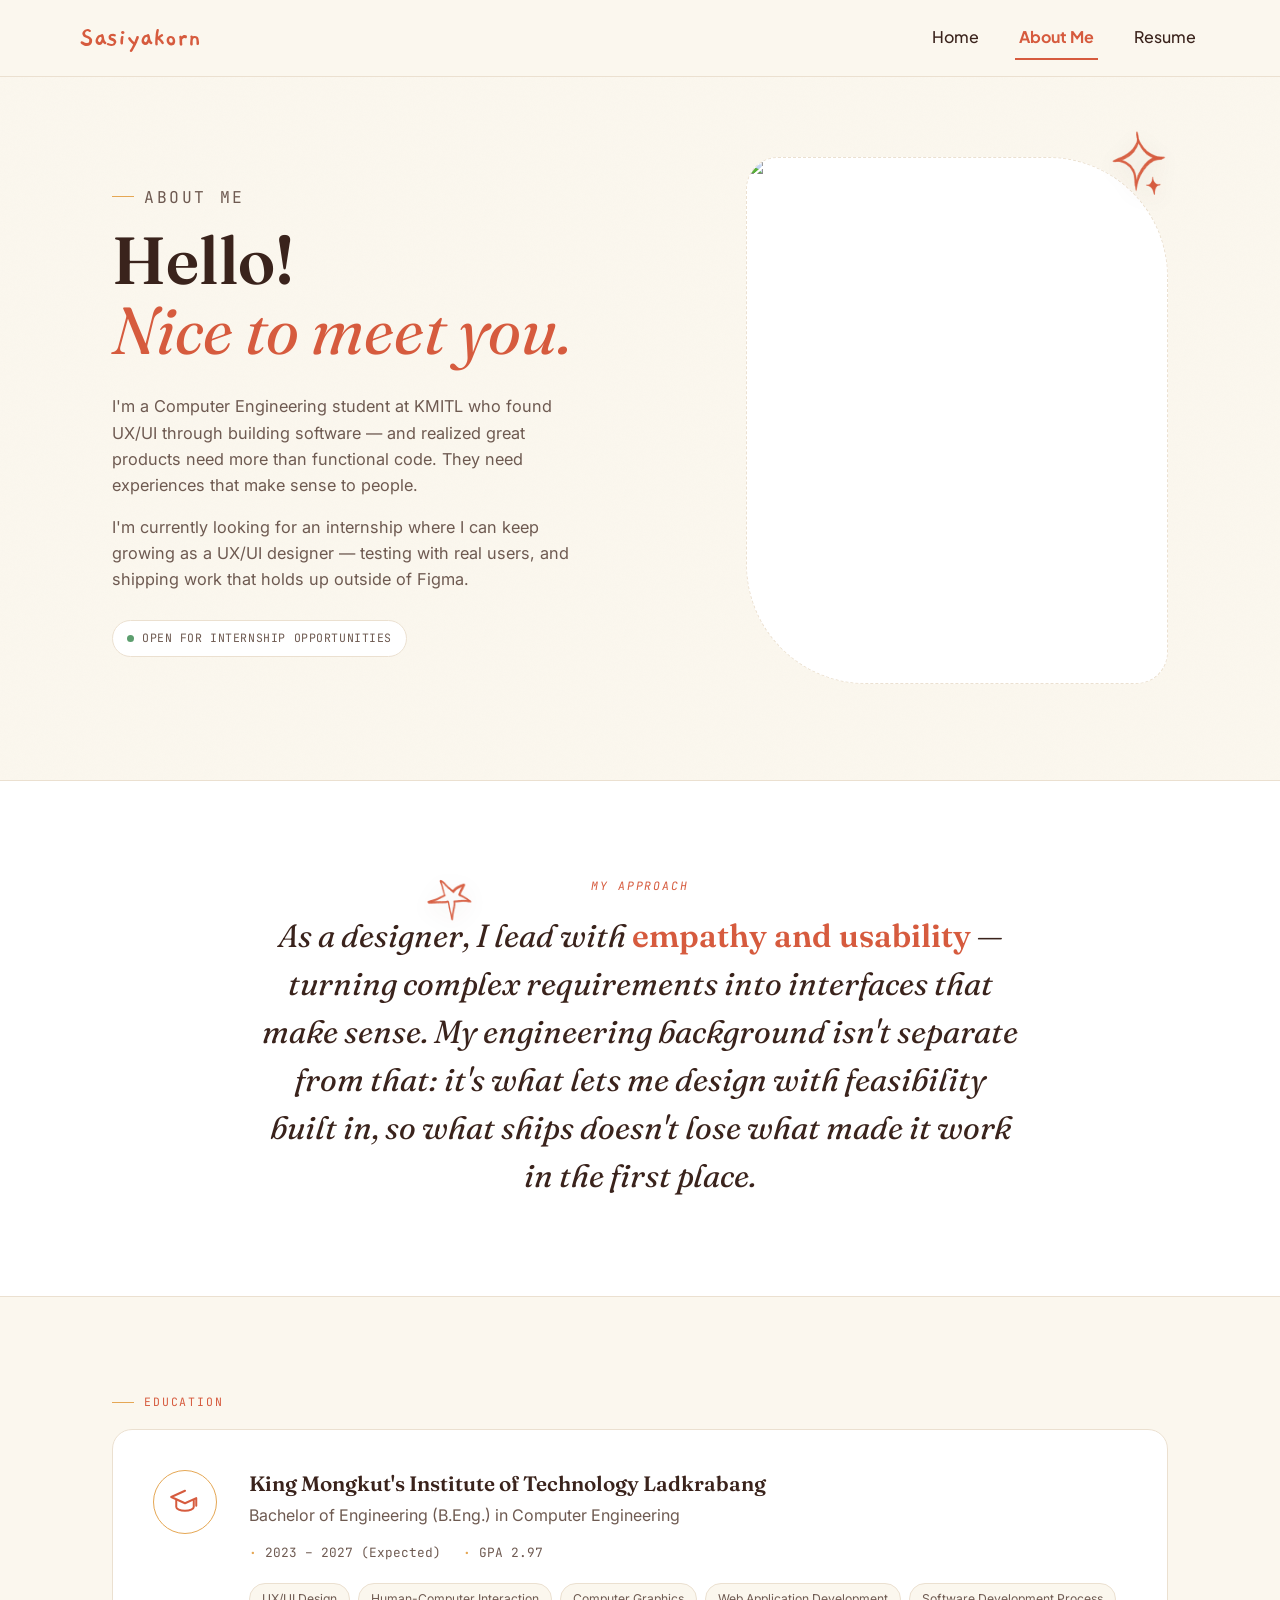
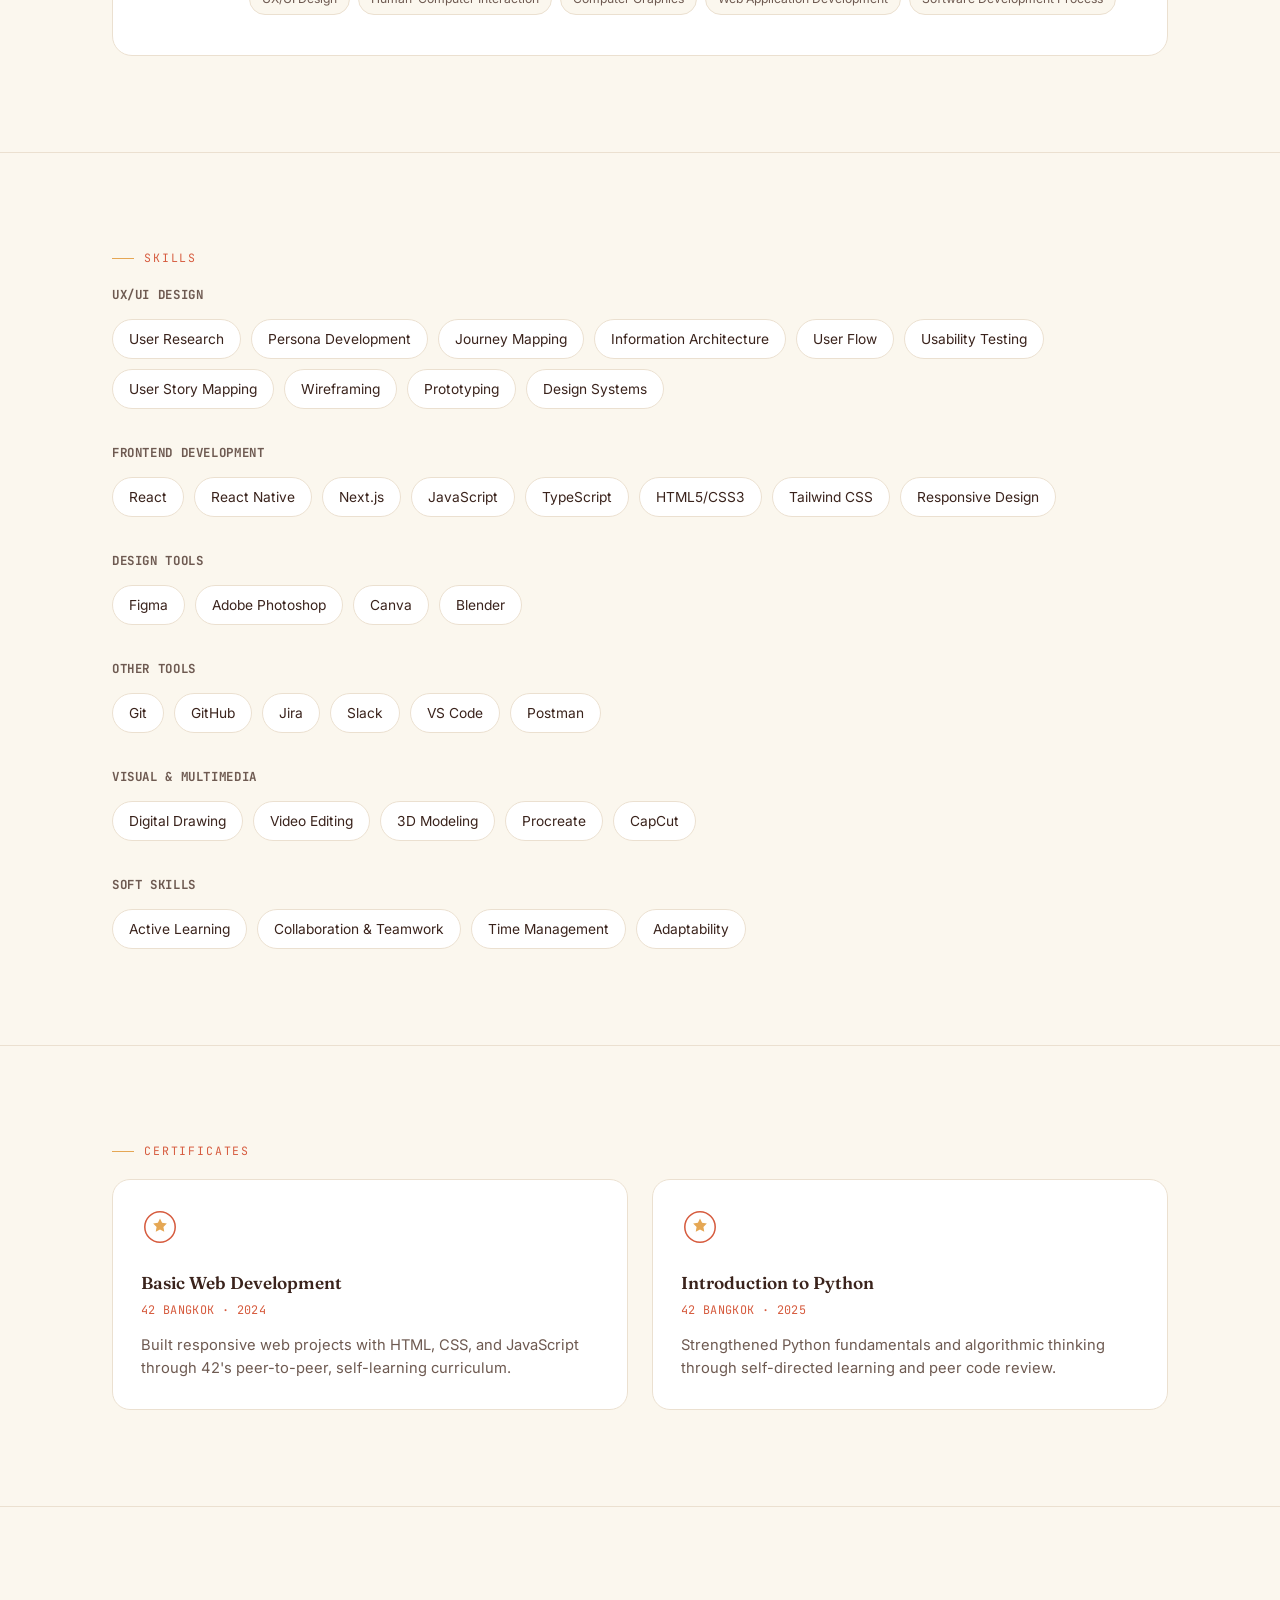
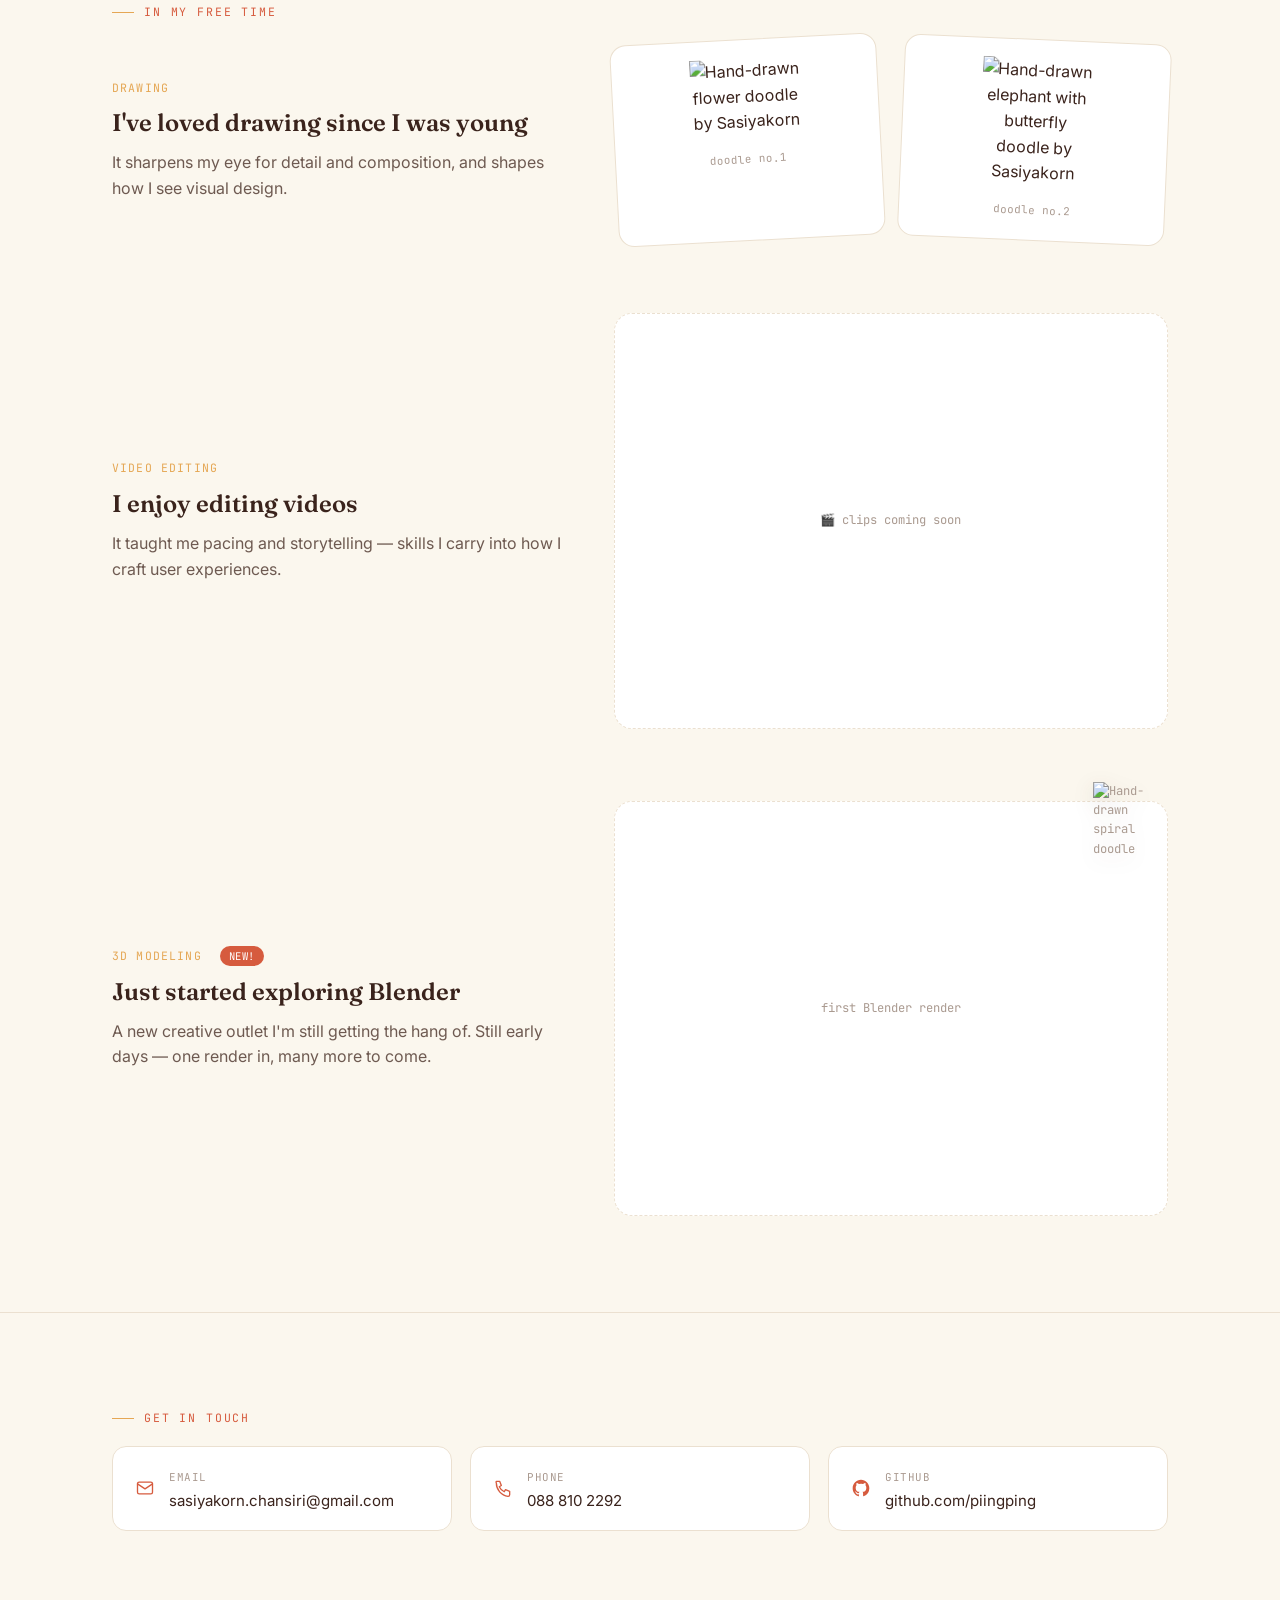
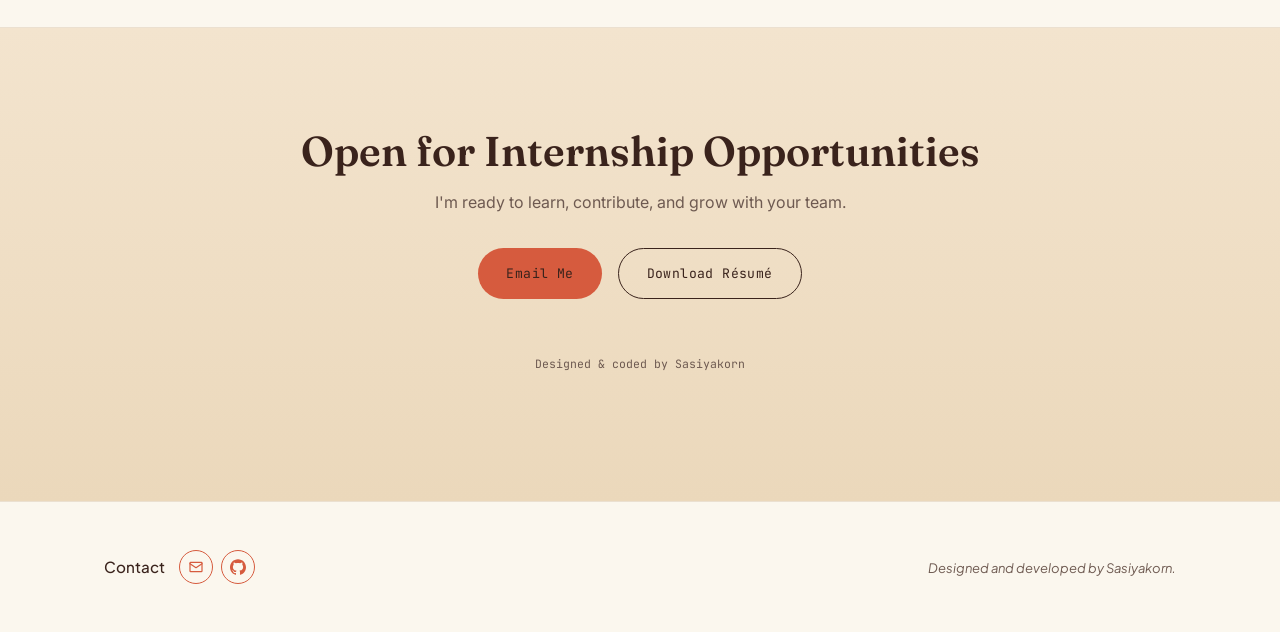
==== commit c3caf291: "add images" ====
--- a/about.html
+++ b/about.html
@@ -1,5 +1,6 @@
 <!DOCTYPE html>
 <html lang="th">
+
 <head>
   <meta charset="UTF-8">
   <meta name="viewport" content="width=device-width, initial-scale=1.0">
@@ -9,14 +10,18 @@
        needed so the shared site-header/footer below render with the site's normal chrome typography. -->
   <link rel="preconnect" href="https://fonts.googleapis.com">
   <link rel="preconnect" href="https://fonts.gstatic.com" crossorigin>
-  <link href="https://fonts.googleapis.com/css2?family=Kanit:wght@400;500;600;700&family=Plus+Jakarta+Sans:wght@400;500;600;700&display=swap" rel="stylesheet">
+  <link
+    href="https://fonts.googleapis.com/css2?family=Kanit:wght@400;500;600;700&family=Plus+Jakarta+Sans:wght@400;500;600;700&display=swap"
+    rel="stylesheet">
   <!-- Nav brand/signature font (Regular + Bold) -->
   <link rel="preconnect" href="https://fonts.googleapis.com">
   <link rel="preconnect" href="https://fonts.gstatic.com" crossorigin>
   <link href="https://fonts.googleapis.com/css2?family=Gaegu:wght@400;700&display=swap" rel="stylesheet">
   <!-- About-page content fonts (scoped to .about-page only): Fraunces (incl. italic — used by the
        hero's "Nice to meet you" and the italic pull-quote in Statement) + Inter + JetBrains Mono. -->
-  <link href="https://fonts.googleapis.com/css2?family=Fraunces:ital,opsz,wght@0,9..144,300..900;1,9..144,300..900&family=Inter:wght@400;500;600;700&family=JetBrains+Mono:wght@400;500;600&display=swap" rel="stylesheet">
+  <link
+    href="https://fonts.googleapis.com/css2?family=Fraunces:ital,opsz,wght@0,9..144,300..900;1,9..144,300..900&family=Inter:wght@400;500;600;700&family=JetBrains+Mono:wght@400;500;600&display=swap"
+    rel="stylesheet">
 
   <link rel="stylesheet" href="styles/main.css">
 
@@ -30,337 +35,630 @@
        --bg-primary/--accent-primary/etc., just locally scoped.)
     --------------------------------------------------- */
     :root {
-      --abt-bg:#FBF7EE;
-      --abt-surface:#FFFFFF;
-      --abt-border:#EBE0D0;
-      --abt-text:#3A231C;
-      --abt-text-2:#6E5A51;
-      --abt-text-3:#AA9A90;
-      --abt-accent:#D65B3E;
-      --abt-accent-2:#E5A754;
-      --abt-font-display:'Fraunces', serif;
-      --abt-font-body:'Inter', sans-serif;
-      --abt-font-mono:'JetBrains Mono', monospace;
-      --abt-maxw:1120px;
-    }
-
-    html{ scroll-behavior:smooth; }
-    @media (prefers-reduced-motion: reduce){ html{ scroll-behavior:auto; } }
+      --abt-bg: #FBF7EE;
+      --abt-surface: #FFFFFF;
+      --abt-border: #EBE0D0;
+      --abt-text: #3A231C;
+      --abt-text-2: #6E5A51;
+      --abt-text-3: #AA9A90;
+      --abt-accent: #D65B3E;
+      --abt-accent-2: #E5A754;
+      --abt-font-display: 'Fraunces', serif;
+      --abt-font-body: 'Inter', sans-serif;
+      --abt-font-mono: 'JetBrains Mono', monospace;
+      --abt-maxw: 1120px;
+    }
+
+    html {
+      scroll-behavior: smooth;
+    }
+
+    @media (prefers-reduced-motion: reduce) {
+      html {
+        scroll-behavior: auto;
+      }
+    }
 
     /* overflow-x/positioning only — main.css already handles body's
        background/reset; color+font-family are scoped under .about-page
        below so they can't cascade into the shared site-header/footer. */
-    body{
-      position:relative;
-      overflow-x:hidden;
+    body {
+      position: relative;
+      overflow-x: hidden;
     }
 
     /* subtle paper grain */
-    body::before{
-      content:"";
-      position:fixed;
-      inset:0;
-      pointer-events:none;
-      z-index:0;
-      opacity:.35;
-      background-image:url("data:image/svg+xml,%3Csvg xmlns='http://www.w3.org/2000/svg' width='140' height='140'%3E%3Cfilter id='n'%3E%3CfeTurbulence type='fractalNoise' baseFrequency='0.9' numOctaves='2' stitchTiles='stitch'/%3E%3C/filter%3E%3Crect width='100%25' height='100%25' filter='url(%23n)' opacity='0.05'/%3E%3C/svg%3E");
+    body::before {
+      content: "";
+      position: fixed;
+      inset: 0;
+      pointer-events: none;
+      z-index: 0;
+      opacity: .35;
+      background-image: url("data:image/svg+xml,%3Csvg xmlns='http://www.w3.org/2000/svg' width='140' height='140'%3E%3Cfilter id='n'%3E%3CfeTurbulence type='fractalNoise' baseFrequency='0.9' numOctaves='2' stitchTiles='stitch'/%3E%3C/filter%3E%3Crect width='100%25' height='100%25' filter='url(%23n)' opacity='0.05'/%3E%3C/svg%3E");
     }
 
     /* ---------------------------------------------------
        Everything below is scoped under .about-page so it
        can't leak into the shared site-header/footer.
     --------------------------------------------------- */
-    .about-page{
-      color:var(--abt-text);
-      font-family:var(--abt-font-body);
-      line-height:1.6;
-    }
-    .about-page .wrap{ max-width:var(--abt-maxw); margin:0 auto; padding:0 32px; position:relative; z-index:1; }
-    .about-page a{ color:inherit; text-decoration:none; }
-    .about-page img{ display:block; max-width:100%; }
-
-    .about-page .eyebrow{
-      font-family:var(--abt-font-mono);
-      font-size:.72rem;
-      letter-spacing:.16em;
-      text-transform:uppercase;
-      color:var(--abt-accent);
-      display:flex;
-      align-items:center;
-      gap:10px;
-      margin-bottom:18px;
-    }
-    .about-page .eyebrow::before{
-      content:"";
-      width:22px; height:1px;
-      background:var(--abt-accent-2);
-      display:inline-block;
-    }
-
-    .about-page h1,.about-page h2,.about-page h3{ font-family:var(--abt-font-display); font-weight:600; color:var(--abt-text); }
-
-    .about-page section{ padding:96px 0; position:relative; }
-    .about-page section + section{ border-top:1px solid var(--abt-border); }
+    .about-page {
+      color: var(--abt-text);
+      font-family: var(--abt-font-body);
+      line-height: 1.6;
+    }
+
+    .about-page .wrap {
+      max-width: var(--abt-maxw);
+      margin: 0 auto;
+      padding: 0 32px;
+      position: relative;
+      z-index: 1;
+    }
+
+    .about-page a {
+      color: inherit;
+      text-decoration: none;
+    }
+
+    .about-page img {
+      display: block;
+      max-width: 100%;
+    }
+
+    .about-page .eyebrow {
+      font-family: var(--abt-font-mono);
+      font-size: .72rem;
+      letter-spacing: .16em;
+      text-transform: uppercase;
+      color: var(--abt-accent);
+      display: flex;
+      align-items: center;
+      gap: 10px;
+      margin-bottom: 18px;
+    }
+
+    .about-page .eyebrow::before {
+      content: "";
+      width: 22px;
+      height: 1px;
+      background: var(--abt-accent-2);
+      display: inline-block;
+    }
+
+    .about-page h1,
+    .about-page h2,
+    .about-page h3 {
+      font-family: var(--abt-font-display);
+      font-weight: 600;
+      color: var(--abt-text);
+    }
+
+    .about-page section {
+      padding: 96px 0;
+      position: relative;
+    }
+
+    .about-page section+section {
+      border-top: 1px solid var(--abt-border);
+    }
 
     /* ---------- HERO ---------- */
-    .about-page .hero{ padding-top:80px; }
-    .about-page .hero .wrap{
-      display:grid;
-      grid-template-columns:1.15fr .85fr;
-      gap:64px;
-      align-items:center;
-    }
-    .about-page .hero h1{
-      font-size:clamp(2.6rem, 5.2vw, 4.4rem);
-      line-height:1.05;
-      margin-bottom:28px;
-    }
-    .about-page .hero h1 em{ font-style:italic; color:var(--abt-accent); font-weight:400; }
-    .about-page .hero p{ color:var(--abt-text-2); font-size:1.02rem; max-width:46ch; margin-bottom:16px; }
-    .about-page .hero p:last-of-type{ margin-bottom:0; }
-
-    .status-pill{
-      display:inline-flex; align-items:center; gap:8px;
-      font-family:var(--abt-font-mono); font-size:.72rem; letter-spacing:.05em;
-      text-transform:uppercase;
-      background:var(--abt-surface); border:1px solid var(--abt-border);
-      padding:8px 14px; border-radius:999px;
-      margin-top:28px;
-      color:var(--abt-text-2);
-    }
-    .status-dot{
-      width:7px; height:7px; border-radius:50%;
-      background:#5C9E6E;
-      box-shadow:0 0 0 rgba(92,158,110,.5);
-      animation:pulse-dot 2.2s ease-in-out infinite;
-    }
-    @keyframes pulse-dot{
-      0%{ box-shadow:0 0 0 0 rgba(92,158,110,.5); }
-      70%{ box-shadow:0 0 0 7px rgba(92,158,110,0); }
-      100%{ box-shadow:0 0 0 0 rgba(92,158,110,0); }
-    }
-
-    .hero-photo-wrap{ position:relative; }
-    .photo-frame{
-      background:var(--abt-surface);
-      border:1.5px dashed var(--abt-border);
-      border-radius:32px 120px 32px 120px;
-      aspect-ratio:4/5;
-      display:flex; align-items:center; justify-content:center;
-      color:var(--abt-text-3);
-      font-family:var(--abt-font-mono);
-      font-size:.78rem;
-      letter-spacing:.06em;
-      text-align:center;
-      padding:24px;
-      position:relative;
-      overflow:hidden;
-    }
-    .sticker{
-      position:absolute;
-      pointer-events:none;
-      filter:drop-shadow(0 6px 10px rgba(58,35,28,.12));
-    }
-    .sticker-shootingstar{
-      width:96px; top:-34px; right:-22px;
-      animation:float-a 5.5s ease-in-out infinite;
-    }
-    @keyframes float-a{
-      0%,100%{ transform:rotate(-6deg) translateY(0); }
-      50%{ transform:rotate(3deg) translateY(-10px); }
+    .about-page .hero {
+      padding-top: 80px;
+    }
+
+    .about-page .hero .wrap {
+      display: grid;
+      grid-template-columns: 1.15fr .85fr;
+      gap: 64px;
+      align-items: center;
+    }
+
+    .about-page .hero h1 {
+      font-size: clamp(2.6rem, 5.2vw, 4.4rem);
+      line-height: 1.05;
+      margin-bottom: 28px;
+    }
+
+    .about-page .hero h1 em {
+      font-style: italic;
+      color: var(--abt-accent);
+      font-weight: 400;
+    }
+
+    .about-page .hero p {
+      color: var(--abt-text-2);
+      font-size: 1.02rem;
+      max-width: 46ch;
+      margin-bottom: 16px;
+    }
+
+    .about-page .hero p:last-of-type {
+      margin-bottom: 0;
+    }
+
+    .status-pill {
+      display: inline-flex;
+      align-items: center;
+      gap: 8px;
+      font-family: var(--abt-font-mono);
+      font-size: .72rem;
+      letter-spacing: .05em;
+      text-transform: uppercase;
+      background: var(--abt-surface);
+      border: 1px solid var(--abt-border);
+      padding: 8px 14px;
+      border-radius: 999px;
+      margin-top: 28px;
+      color: var(--abt-text-2);
+    }
+
+    .status-dot {
+      width: 7px;
+      height: 7px;
+      border-radius: 50%;
+      background: #5C9E6E;
+      box-shadow: 0 0 0 rgba(92, 158, 110, .5);
+      animation: pulse-dot 2.2s ease-in-out infinite;
+    }
+
+    @keyframes pulse-dot {
+      0% {
+        box-shadow: 0 0 0 0 rgba(92, 158, 110, .5);
+      }
+
+      70% {
+        box-shadow: 0 0 0 7px rgba(92, 158, 110, 0);
+      }
+
+      100% {
+        box-shadow: 0 0 0 0 rgba(92, 158, 110, 0);
+      }
+    }
+
+    .hero-photo-wrap {
+      position: relative;
+    }
+
+    /* CSS ที่แก้ไขแล้ว */
+
+    .photo-frame {
+      /* รักษาสไตล์กรอบและมุมโค้งมน */
+      background: var(--abt-surface);
+      border: 1.5px dashed var(--abt-border);
+      border-radius: 32px 120px 32px 120px;
+      aspect-ratio: 4/5;
+
+      /* เพิ่ม position: relative เพื่อให้รูปภาพที่อยู่ข้างใน (absolute) จัดตำแหน่งได้ */
+      position: relative;
+      overflow: hidden;
+
+      /* ลบ Flexbox ออก */
+      display: block;
+
+      /* ลบสไตล์ข้อความจำลองที่ไม่ได้ใช้แล้วออก */
+      color: transparent;
+      font-family: inherit;
+      font-size: inherit;
+      letter-spacing: inherit;
+      text-align: inherit;
+      padding: 0;
+    }
+
+    /* เพิ่มกฎ CSS ใหม่สำหรับรูปภาพภายในกรอบ */
+    .photo-frame img {
+      /* ทำให้รูปภาพขยายเต็มพื้นที่ของกรอบประ */
+      position: absolute;
+      inset: 0;
+      width: 100%;
+      height: 100%;
+
+      /* สำคัญ: ครอบตัดรูปภาพให้พอดีกับกรอบโดยไม่เสียสัดส่วน */
+      object-fit: cover;
+      z-index: 1;
+    }
+
+    .sticker {
+      position: absolute;
+      pointer-events: none;
+      filter: drop-shadow(0 6px 10px rgba(58, 35, 28, .12));
+    }
+
+    .sticker-shootingstar {
+      width: 96px;
+      top: -34px;
+      right: -22px;
+      animation: float-a 5.5s ease-in-out infinite;
+    }
+
+    @keyframes float-a {
+
+      0%,
+      100% {
+        transform: rotate(-6deg) translateY(0);
+      }
+
+      50% {
+        transform: rotate(3deg) translateY(-10px);
+      }
     }
 
     /* ---------- STATEMENT ---------- */
-    .statement{ background:var(--abt-surface); }
-    .statement .wrap{ max-width:820px; text-align:center; position:relative; }
-    .statement .eyebrow{ justify-content:center; }
-    .statement .eyebrow::before{ display:none; }
-    .statement p{
-      font-family:var(--abt-font-display);
-      font-style:italic;
-      font-weight:400;
-      font-size:clamp(1.35rem, 2.6vw, 2rem);
-      line-height:1.5;
-      color:var(--abt-text);
-    }
-    .statement p strong{ font-style:normal; font-weight:600; color:var(--abt-accent); }
-    .sticker-star{
-      width:58px;
-      top:-6px; left:calc(50% - 220px);
-      animation:float-b 6s ease-in-out infinite;
-    }
-    @keyframes float-b{
-      0%,100%{ transform:rotate(8deg) translateY(0); }
-      50%{ transform:rotate(-4deg) translateY(-8px); }
+    .statement {
+      background: var(--abt-surface);
+    }
+
+    .statement .wrap {
+      max-width: 820px;
+      text-align: center;
+      position: relative;
+    }
+
+    .statement .eyebrow {
+      justify-content: center;
+    }
+
+    .statement .eyebrow::before {
+      display: none;
+    }
+
+    .statement p {
+      font-family: var(--abt-font-display);
+      font-style: italic;
+      font-weight: 400;
+      font-size: clamp(1.35rem, 2.6vw, 2rem);
+      line-height: 1.5;
+      color: var(--abt-text);
+    }
+
+    .statement p strong {
+      font-style: normal;
+      font-weight: 600;
+      color: var(--abt-accent);
+    }
+
+    .sticker-star {
+      width: 58px;
+      top: -6px;
+      left: calc(50% - 220px);
+      animation: float-b 6s ease-in-out infinite;
+    }
+
+    @keyframes float-b {
+
+      0%,
+      100% {
+        transform: rotate(8deg) translateY(0);
+      }
+
+      50% {
+        transform: rotate(-4deg) translateY(-8px);
+      }
     }
 
     /* ---------- EDUCATION ---------- */
-    .edu-card{
-      background:var(--abt-surface);
-      border:1px solid var(--abt-border);
-      border-radius:20px;
-      padding:40px;
-      display:grid;
-      grid-template-columns:auto 1fr;
-      gap:32px;
-      align-items:flex-start;
-    }
-    .edu-badge{
-      width:64px; height:64px;
-      border-radius:50%;
-      border:1.5px solid var(--abt-accent-2);
-      display:flex; align-items:center; justify-content:center;
-      color:var(--abt-accent);
-      flex-shrink:0;
-    }
-    .edu-card h3{ font-size:1.3rem; margin-bottom:6px; }
-    .edu-card .degree{ color:var(--abt-text-2); margin-bottom:14px; }
-    .edu-meta{
-      display:flex; gap:22px; flex-wrap:wrap;
-      font-family:var(--abt-font-mono); font-size:.8rem;
-      color:var(--abt-text-2);
-      margin-bottom:20px;
-    }
-    .edu-meta span{ display:flex; align-items:center; gap:8px; }
-    .edu-meta span::before{ content:"·"; color:var(--abt-accent-2); font-weight:700; }
-    .coursework{ display:flex; flex-wrap:wrap; gap:8px; }
-    .coursework span{
-      font-size:.76rem;
-      color:var(--abt-text-2);
-      background:var(--abt-bg);
-      border:1px solid var(--abt-border);
-      border-radius:999px;
-      padding:5px 12px;
+    .edu-card {
+      background: var(--abt-surface);
+      border: 1px solid var(--abt-border);
+      border-radius: 20px;
+      padding: 40px;
+      display: grid;
+      grid-template-columns: auto 1fr;
+      gap: 32px;
+      align-items: flex-start;
+    }
+
+    .edu-badge {
+      width: 64px;
+      height: 64px;
+      border-radius: 50%;
+      border: 1.5px solid var(--abt-accent-2);
+      display: flex;
+      align-items: center;
+      justify-content: center;
+      color: var(--abt-accent);
+      flex-shrink: 0;
+    }
+
+    .edu-card h3 {
+      font-size: 1.3rem;
+      margin-bottom: 6px;
+    }
+
+    .edu-card .degree {
+      color: var(--abt-text-2);
+      margin-bottom: 14px;
+    }
+
+    .edu-meta {
+      display: flex;
+      gap: 22px;
+      flex-wrap: wrap;
+      font-family: var(--abt-font-mono);
+      font-size: .8rem;
+      color: var(--abt-text-2);
+      margin-bottom: 20px;
+    }
+
+    .edu-meta span {
+      display: flex;
+      align-items: center;
+      gap: 8px;
+    }
+
+    .edu-meta span::before {
+      content: "·";
+      color: var(--abt-accent-2);
+      font-weight: 700;
+    }
+
+    .coursework {
+      display: flex;
+      flex-wrap: wrap;
+      gap: 8px;
+    }
+
+    .coursework span {
+      font-size: .76rem;
+      color: var(--abt-text-2);
+      background: var(--abt-bg);
+      border: 1px solid var(--abt-border);
+      border-radius: 999px;
+      padding: 5px 12px;
     }
 
     /* ---------- SKILLS ---------- */
-    .skill-group{ margin-bottom:34px; }
-    .skill-group:last-child{ margin-bottom:0; }
-    .skill-group h4{
-      font-family:var(--abt-font-mono);
-      font-size:.78rem;
-      letter-spacing:.05em;
-      text-transform:uppercase;
-      color:var(--abt-text-2);
-      margin-bottom:14px;
-    }
-    .pills{ display:flex; flex-wrap:wrap; gap:10px; }
-    .pills span{
-      font-size:.86rem;
-      padding:8px 16px;
-      border-radius:999px;
-      background:var(--abt-surface);
-      border:1px solid var(--abt-border);
-      color:var(--abt-text);
-      transition:transform .18s ease, border-color .18s ease, background .18s ease;
-    }
-    .pills span:hover{
-      transform:translateY(-3px);
-      border-color:var(--abt-accent-2);
-      background:#FFF9EF;
+    .skill-group {
+      margin-bottom: 34px;
+    }
+
+    .skill-group:last-child {
+      margin-bottom: 0;
+    }
+
+    .skill-group h4 {
+      font-family: var(--abt-font-mono);
+      font-size: .78rem;
+      letter-spacing: .05em;
+      text-transform: uppercase;
+      color: var(--abt-text-2);
+      margin-bottom: 14px;
+    }
+
+    .pills {
+      display: flex;
+      flex-wrap: wrap;
+      gap: 10px;
+    }
+
+    .pills span {
+      font-size: .86rem;
+      padding: 8px 16px;
+      border-radius: 999px;
+      background: var(--abt-surface);
+      border: 1px solid var(--abt-border);
+      color: var(--abt-text);
+      transition: transform .18s ease, border-color .18s ease, background .18s ease;
+    }
+
+    .pills span:hover {
+      transform: translateY(-3px);
+      border-color: var(--abt-accent-2);
+      background: #FFF9EF;
     }
 
     /* ---------- CERTIFICATES ---------- */
-    .cert-grid{ display:grid; grid-template-columns:1fr 1fr; gap:24px; }
-    .cert-card{
-      background:var(--abt-surface);
-      border:1px solid var(--abt-border);
-      border-radius:18px;
-      padding:28px;
-      transition:transform .25s ease, box-shadow .25s ease;
-    }
-    .cert-card:hover{
-      transform:rotate(-.6deg) translateY(-4px);
-      box-shadow:0 14px 28px rgba(58,35,28,.08);
-    }
-    .cert-seal{ width:38px; height:38px; margin-bottom:16px; }
-    .cert-card h4{ font-family:var(--abt-font-display); font-size:1.08rem; font-weight:600; margin-bottom:4px; }
-    .cert-card .issuer{
-      font-family:var(--abt-font-mono); font-size:.74rem; letter-spacing:.03em;
-      color:var(--abt-accent); text-transform:uppercase; margin-bottom:14px; display:block;
-    }
-    .cert-card p{ color:var(--abt-text-2); font-size:.92rem; }
+    .cert-grid {
+      display: grid;
+      grid-template-columns: 1fr 1fr;
+      gap: 24px;
+    }
+
+    .cert-card {
+      background: var(--abt-surface);
+      border: 1px solid var(--abt-border);
+      border-radius: 18px;
+      padding: 28px;
+      transition: transform .25s ease, box-shadow .25s ease;
+    }
+
+    .cert-card:hover {
+      transform: rotate(-.6deg) translateY(-4px);
+      box-shadow: 0 14px 28px rgba(58, 35, 28, .08);
+    }
+
+    .cert-seal {
+      width: 38px;
+      height: 38px;
+      margin-bottom: 16px;
+    }
+
+    .cert-card h4 {
+      font-family: var(--abt-font-display);
+      font-size: 1.08rem;
+      font-weight: 600;
+      margin-bottom: 4px;
+    }
+
+    .cert-card .issuer {
+      font-family: var(--abt-font-mono);
+      font-size: .74rem;
+      letter-spacing: .03em;
+      color: var(--abt-accent);
+      text-transform: uppercase;
+      margin-bottom: 14px;
+      display: block;
+    }
+
+    .cert-card p {
+      color: var(--abt-text-2);
+      font-size: .92rem;
+    }
 
     /* ---------- FREE TIME ---------- */
-    .ft-block{
-      display:grid;
-      grid-template-columns:.9fr 1.1fr;
-      gap:48px;
-      align-items:center;
-      margin-bottom:72px;
-    }
-    .ft-block:last-child{ margin-bottom:0; }
-    .ft-block:nth-child(odd) .ft-visual{ order:2; }
-    .ft-label{
-      font-family:var(--abt-font-mono); font-size:.72rem; letter-spacing:.1em;
-      text-transform:uppercase; color:var(--abt-accent-2); margin-bottom:10px; display:block;
-    }
-    .ft-block h3{ font-size:1.5rem; margin-bottom:12px; }
-    .ft-block p{ color:var(--abt-text-2); }
-    .badge-new{
-      font-family:var(--abt-font-mono); font-size:.66rem;
-      background:var(--abt-accent); color:#fff;
-      padding:3px 9px; border-radius:999px;
-      margin-left:10px; vertical-align:middle;
-      letter-spacing:.04em;
-    }
-
-    .doodle-gallery{ display:flex; gap:20px; }
-    .doodle-card{
-      background:var(--abt-surface);
-      border:1px solid var(--abt-border);
-      border-radius:16px;
-      padding:18px;
-      flex:1;
-      text-align:center;
-      transition:transform .3s ease;
-    }
-    .doodle-card:nth-child(1){ transform:rotate(-3deg); }
-    .doodle-card:nth-child(2){ transform:rotate(2.5deg); }
-    .doodle-card:hover{ transform:rotate(0) translateY(-6px); }
-    .doodle-card img{ width:100%; max-width:110px; margin:0 auto 10px; }
-    .doodle-card span{
-      font-family:var(--abt-font-mono); font-size:.68rem; color:var(--abt-text-3);
-    }
-
-    .render-frame{
-      background:var(--abt-surface);
-      border:1.5px dashed var(--abt-border);
-      border-radius:18px;
-      aspect-ratio:4/3;
-      display:flex; flex-direction:column; align-items:center; justify-content:center;
-      gap:10px;
-      color:var(--abt-text-3);
-      font-family:var(--abt-font-mono); font-size:.76rem;
-      position:relative;
-    }
-    .sticker-spiral{
-      width:56px;
-      position:absolute; top:-20px; right:18px;
-      animation:spin-slow 14s linear infinite;
-    }
-    @keyframes spin-slow{ to{ transform:rotate(360deg); } }
+    .ft-block {
+      display: grid;
+      grid-template-columns: .9fr 1.1fr;
+      gap: 48px;
+      align-items: center;
+      margin-bottom: 72px;
+    }
+
+    .ft-block:last-child {
+      margin-bottom: 0;
+    }
+
+    .ft-block:nth-child(odd) .ft-visual {
+      order: 2;
+    }
+
+    .ft-label {
+      font-family: var(--abt-font-mono);
+      font-size: .72rem;
+      letter-spacing: .1em;
+      text-transform: uppercase;
+      color: var(--abt-accent-2);
+      margin-bottom: 10px;
+      display: block;
+    }
+
+    .ft-block h3 {
+      font-size: 1.5rem;
+      margin-bottom: 12px;
+    }
+
+    .ft-block p {
+      color: var(--abt-text-2);
+    }
+
+    .badge-new {
+      font-family: var(--abt-font-mono);
+      font-size: .66rem;
+      background: var(--abt-accent);
+      color: #fff;
+      padding: 3px 9px;
+      border-radius: 999px;
+      margin-left: 10px;
+      vertical-align: middle;
+      letter-spacing: .04em;
+    }
+
+    .doodle-gallery {
+      display: flex;
+      gap: 20px;
+    }
+
+    .doodle-card {
+      background: var(--abt-surface);
+      border: 1px solid var(--abt-border);
+      border-radius: 16px;
+      padding: 18px;
+      flex: 1;
+      text-align: center;
+      transition: transform .3s ease;
+    }
+
+    .doodle-card:nth-child(1) {
+      transform: rotate(-3deg);
+    }
+
+    .doodle-card:nth-child(2) {
+      transform: rotate(2.5deg);
+    }
+
+    .doodle-card:hover {
+      transform: rotate(0) translateY(-6px);
+    }
+
+    .doodle-card img {
+      width: 100%;
+      max-width: 110px;
+      margin: 0 auto 10px;
+    }
+
+    .doodle-card span {
+      font-family: var(--abt-font-mono);
+      font-size: .68rem;
+      color: var(--abt-text-3);
+    }
+
+    .render-frame {
+      background: var(--abt-surface);
+      border: 1.5px dashed var(--abt-border);
+      border-radius: 18px;
+      aspect-ratio: 4/3;
+      display: flex;
+      flex-direction: column;
+      align-items: center;
+      justify-content: center;
+      gap: 10px;
+      color: var(--abt-text-3);
+      font-family: var(--abt-font-mono);
+      font-size: .76rem;
+      position: relative;
+    }
+
+    .sticker-spiral {
+      width: 56px;
+      position: absolute;
+      top: -20px;
+      right: 18px;
+      animation: spin-slow 14s linear infinite;
+    }
+
+    @keyframes spin-slow {
+      to {
+        transform: rotate(360deg);
+      }
+    }
 
     /* ---------- GET IN TOUCH ----------
        This page's own rich contact block — separate from the shared
        site-footer-mini's Contact row further down (different id, so
        the two don't collide; the shared footer stays identical to
        every other page). */
-    .contact-grid{ display:flex; flex-wrap:wrap; gap:18px; }
-    .contact-card{
-      display:flex; align-items:center; gap:14px;
-      background:var(--abt-surface);
-      border:1px solid var(--abt-border);
-      border-radius:14px;
-      padding:16px 22px;
-      flex:1;
-      min-width:230px;
-      transition:transform .2s ease, border-color .2s ease;
-    }
-    .contact-card:hover{ transform:translateY(-3px); border-color:var(--abt-accent-2); }
-    .contact-card svg{ color:var(--abt-accent); flex-shrink:0; }
-    .contact-card .label{ font-family:var(--abt-font-mono); font-size:.68rem; color:var(--abt-text-3); text-transform:uppercase; letter-spacing:.05em; }
-    .contact-card .value{ font-size:.94rem; color:var(--abt-text); }
+    .contact-grid {
+      display: flex;
+      flex-wrap: wrap;
+      gap: 18px;
+    }
+
+    .contact-card {
+      display: flex;
+      align-items: center;
+      gap: 14px;
+      background: var(--abt-surface);
+      border: 1px solid var(--abt-border);
+      border-radius: 14px;
+      padding: 16px 22px;
+      flex: 1;
+      min-width: 230px;
+      transition: transform .2s ease, border-color .2s ease;
+    }
+
+    .contact-card:hover {
+      transform: translateY(-3px);
+      border-color: var(--abt-accent-2);
+    }
+
+    .contact-card svg {
+      color: var(--abt-accent);
+      flex-shrink: 0;
+    }
+
+    .contact-card .label {
+      font-family: var(--abt-font-mono);
+      font-size: .68rem;
+      color: var(--abt-text-3);
+      text-transform: uppercase;
+      letter-spacing: .05em;
+    }
+
+    .contact-card .value {
+      font-size: .94rem;
+      color: var(--abt-text);
+    }
 
     /* ---------- CLOSING CTA ----------
        Renamed from the source design's <footer class="cta"> to a plain
@@ -369,48 +667,121 @@
        every other page. .btn/.btn-primary/.btn-outline renamed to
        .cta-btn* to avoid colliding with main.css's own (differently-styled)
        .btn-primary component used elsewhere (e.g. resume.html). */
-    .cta-section{
-      background:linear-gradient(180deg, #F3E4CE, #EBD8BB);
-      text-align:center;
-      padding:90px 0 60px;
-    }
-    .cta-section h2{ font-size:clamp(1.8rem,3.6vw,2.6rem); margin-bottom:12px; }
-    .cta-section p{ color:var(--abt-text-2); margin-bottom:32px; }
-    .cta-buttons{ display:flex; gap:16px; justify-content:center; flex-wrap:wrap; }
-    .cta-btn{
-      font-family:var(--abt-font-mono); font-size:.82rem; letter-spacing:.03em;
-      padding:14px 28px; border-radius:999px;
-      display:inline-flex; align-items:center; gap:8px;
-      transition:transform .2s ease, box-shadow .2s ease;
-    }
-    .cta-btn--primary{ background:var(--abt-accent); color:#fff; }
-    .cta-btn--outline{ background:transparent; border:1.5px solid var(--abt-text); color:var(--abt-text); }
-    .cta-btn:hover{ transform:translateY(-3px); box-shadow:0 10px 20px rgba(58,35,28,.15); }
-    .signature{
-      margin-top:56px;
-      font-family:var(--abt-font-mono); font-size:.72rem; color:var(--abt-text-3);
+    .cta-section {
+      background: linear-gradient(180deg, #F3E4CE, #EBD8BB);
+      text-align: center;
+      padding: 90px 0 60px;
+    }
+
+    .cta-section h2 {
+      font-size: clamp(1.8rem, 3.6vw, 2.6rem);
+      margin-bottom: 12px;
+    }
+
+    .cta-section p {
+      color: var(--abt-text-2);
+      margin-bottom: 32px;
+    }
+
+    .cta-buttons {
+      display: flex;
+      gap: 16px;
+      justify-content: center;
+      flex-wrap: wrap;
+    }
+
+    .cta-btn {
+      font-family: var(--abt-font-mono);
+      font-size: .82rem;
+      letter-spacing: .03em;
+      padding: 14px 28px;
+      border-radius: 999px;
+      display: inline-flex;
+      align-items: center;
+      gap: 8px;
+      transition: transform .2s ease, box-shadow .2s ease;
+    }
+
+    .cta-btn--primary {
+      background: var(--abt-accent);
+      color: #fff;
+    }
+
+    .cta-btn--outline {
+      background: transparent;
+      border: 1.5px solid var(--abt-text);
+      color: var(--abt-text);
+    }
+
+    .cta-btn:hover {
+      transform: translateY(-3px);
+      box-shadow: 0 10px 20px rgba(58, 35, 28, .15);
+    }
+
+    .signature {
+      margin-top: 56px;
+      font-family: var(--abt-font-mono);
+      font-size: .72rem;
+      color: var(--abt-text-3);
     }
 
     /* ---------- reveal on scroll ---------- */
-    .reveal{ opacity:0; transform:translateY(24px); transition:opacity .7s ease, transform .7s ease; }
-    .reveal.in-view{ opacity:1; transform:translateY(0); }
-
-    @media (prefers-reduced-motion: reduce){
-      *{ animation:none !important; transition:none !important; }
-    }
-
-    @media (max-width:880px){
-      .about-page section{ padding:64px 0; }
-      .about-page .hero .wrap{ grid-template-columns:1fr; }
-      .hero-photo-wrap{ order:-1; max-width:280px; margin:0 auto 12px; }
-      .edu-card{ grid-template-columns:1fr; }
-      .cert-grid{ grid-template-columns:1fr; }
-      .ft-block{ grid-template-columns:1fr; }
-      .ft-block:nth-child(odd) .ft-visual{ order:0; }
+    .reveal {
+      opacity: 0;
+      transform: translateY(24px);
+      transition: opacity .7s ease, transform .7s ease;
+    }
+
+    .reveal.in-view {
+      opacity: 1;
+      transform: translateY(0);
+    }
+
+    @media (prefers-reduced-motion: reduce) {
+      * {
+        animation: none !important;
+        transition: none !important;
+      }
+    }
+
+    @media (max-width:880px) {
+      .about-page section {
+        padding: 64px 0;
+      }
+
+      .about-page .hero .wrap {
+        grid-template-columns: 1fr;
+      }
+
+      .hero-photo-wrap {
+        order: -1;
+        max-width: 280px;
+        margin: 0 auto 12px;
+      }
+
+      .edu-card {
+        grid-template-columns: 1fr;
+      }
+
+      .cert-grid {
+        grid-template-columns: 1fr;
+      }
+
+      .ft-block {
+        grid-template-columns: 1fr;
+      }
+
+      .ft-block:nth-child(odd) .ft-visual {
+        order: 0;
+      }
     }
   </style>
 </head>
+
 <body>
+
+  <!-- Mobile-only scroll progress bar; width driven by JS near </body> -->
+  <div class="scroll-progress" id="scrollProgress"></div>
 
   <!-- =========================================================
        GLOBAL NAVIGATION (same markup as index.html)
@@ -434,11 +805,6 @@
         <li class="nav-item"><a href="resume.html" class="nav-link">Resume</a></li>
       </ul>
     </nav>
-
-    <!-- Mobile-only scroll progress bar; width driven by JS near </body>.
-         Lives here (last child of .site-header) so it stays pinned to the
-         header's bottom edge as the sticky header scrolls. -->
-    <div class="scroll-progress" id="scrollProgress"></div>
   </header>
 
   <main class="about-page">
@@ -449,15 +815,20 @@
         <div class="hero-text reveal">
           <p class="eyebrow">About me</p>
           <h1>Hello!<br><em>Nice to meet you.</em></h1>
-          <p>I'm a Computer Engineering student at KMITL who found UX/UI through building software — and realized great products need more than functional code. They need experiences that make sense to people.</p>
-          <p>I'm currently looking for an internship where I can keep growing as a UX/UI designer — testing with real users, and shipping work that holds up outside of Figma.</p>
+          <p>I'm a Computer Engineering student at KMITL who found UX/UI through building software — and realized great
+            products need more than functional code. They need experiences that make sense to people.</p>
+          <p>I'm currently looking for an internship where I can keep growing as a UX/UI designer — testing with real
+            users, and shipping work that holds up outside of Figma.</p>
           <div class="status-pill"><span class="status-dot"></span> Open for internship opportunities</div>
         </div>
         <div class="hero-photo-wrap reveal">
           <div class="photo-frame">
-            your photo here
-            <img class="sticker sticker-shootingstar" src="assets/images/about/doodle-shootingstar.png" alt="Hand-drawn shooting star doodle">
-          </div>
+            <img src="assets/images/about/photo-me.jpg"
+              alt="Sasiyakorn Chansiri smiling at the camera, wearing a black t-shirt and standing in front of a white wall with a window.">
+
+          </div>
+          <img class="sticker sticker-shootingstar" src="assets/images/about/doodle-shootingstar.png"
+            alt="Hand-drawn shooting star doodle">
         </div>
       </div>
     </section>
@@ -467,8 +838,11 @@
       <div class="wrap reveal">
         <p class="eyebrow">My approach</p>
         <img class="sticker sticker-star" src="assets/images/about/doodle-star.png" alt="Hand-drawn star doodle">
-        <p>As a designer, I lead with <strong>empathy and usability</strong> — turning complex requirements into interfaces that make sense. My engineering background isn't separate from that: it's what lets me design with feasibility built in, so what ships doesn't lose what made it work in the first place.</p>
+        <p>As a designer, I lead with <strong>empathy and usability</strong> — turning complex requirements into
+          interfaces that make sense. My engineering background isn't separate from that: it's what lets me design with
+          feasibility built in, so what ships doesn't lose what made it work in the first place.</p>
       </div>
+
     </section>
 
     <!-- EDUCATION -->
@@ -477,7 +851,10 @@
         <p class="eyebrow">Education</p>
         <div class="edu-card">
           <div class="edu-badge" aria-hidden="true">
-            <svg width="30" height="30" viewBox="0 0 24 24" fill="none" stroke="currentColor" stroke-width="1.6"><path d="M12 3 1 8l11 5 9-4.1V15" stroke-linecap="round" stroke-linejoin="round"/><path d="M5 10.5V16c0 1.5 3 3 7 3s7-1.5 7-3v-5.5" stroke-linecap="round" stroke-linejoin="round"/></svg>
+            <svg width="30" height="30" viewBox="0 0 24 24" fill="none" stroke="currentColor" stroke-width="1.6">
+              <path d="M12 3 1 8l11 5 9-4.1V15" stroke-linecap="round" stroke-linejoin="round" />
+              <path d="M5 10.5V16c0 1.5 3 3 7 3s7-1.5 7-3v-5.5" stroke-linecap="round" stroke-linejoin="round" />
+            </svg>
           </div>
           <div>
             <h3>King Mongkut's Institute of Technology Ladkrabang</h3>
@@ -530,21 +907,24 @@
         <div class="skill-group">
           <h4>Other Tools</h4>
           <div class="pills">
-            <span>Git</span><span>GitHub</span><span>Jira</span><span>Slack</span><span>VS Code</span><span>Postman</span>
+            <span>Git</span><span>GitHub</span><span>Jira</span><span>Slack</span><span>VS
+              Code</span><span>Postman</span>
           </div>
         </div>
 
         <div class="skill-group">
           <h4>Visual &amp; Multimedia</h4>
           <div class="pills">
-            <span>Digital Drawing</span><span>Video Editing</span><span>3D Modeling</span><span>Procreate</span><span>CapCut</span>
+            <span>Digital Drawing</span><span>Video Editing</span><span>3D
+              Modeling</span><span>Procreate</span><span>CapCut</span>
           </div>
         </div>
 
         <div class="skill-group">
           <h4>Soft Skills</h4>
           <div class="pills">
-            <span>Active Learning</span><span>Collaboration &amp; Teamwork</span><span>Time Management</span><span>Adaptability</span>
+            <span>Active Learning</span><span>Collaboration &amp; Teamwork</span><span>Time
+              Management</span><span>Adaptability</span>
           </div>
         </div>
       </div>
@@ -556,16 +936,24 @@
         <p class="eyebrow">Certificates</p>
         <div class="cert-grid">
           <div class="cert-card">
-            <svg class="cert-seal" viewBox="0 0 40 40" fill="none"><circle cx="20" cy="20" r="16" stroke="#D65B3E" stroke-width="1.6"/><path d="M20 11l2.2 4.6 5 .7-3.6 3.6.9 5-4.5-2.4-4.5 2.4.9-5-3.6-3.6 5-.7L20 11z" fill="#E5A754"/></svg>
+            <svg class="cert-seal" viewBox="0 0 40 40" fill="none">
+              <circle cx="20" cy="20" r="16" stroke="#D65B3E" stroke-width="1.6" />
+              <path d="M20 11l2.2 4.6 5 .7-3.6 3.6.9 5-4.5-2.4-4.5 2.4.9-5-3.6-3.6 5-.7L20 11z" fill="#E5A754" />
+            </svg>
             <h4>Basic Web Development</h4>
             <span class="issuer">42 Bangkok · 2024</span>
-            <p>Built responsive web projects with HTML, CSS, and JavaScript through 42's peer-to-peer, self-learning curriculum.</p>
+            <p>Built responsive web projects with HTML, CSS, and JavaScript through 42's peer-to-peer, self-learning
+              curriculum.</p>
           </div>
           <div class="cert-card">
-            <svg class="cert-seal" viewBox="0 0 40 40" fill="none"><circle cx="20" cy="20" r="16" stroke="#D65B3E" stroke-width="1.6"/><path d="M20 11l2.2 4.6 5 .7-3.6 3.6.9 5-4.5-2.4-4.5 2.4.9-5-3.6-3.6 5-.7L20 11z" fill="#E5A754"/></svg>
+            <svg class="cert-seal" viewBox="0 0 40 40" fill="none">
+              <circle cx="20" cy="20" r="16" stroke="#D65B3E" stroke-width="1.6" />
+              <path d="M20 11l2.2 4.6 5 .7-3.6 3.6.9 5-4.5-2.4-4.5 2.4.9-5-3.6-3.6 5-.7L20 11z" fill="#E5A754" />
+            </svg>
             <h4>Introduction to Python</h4>
             <span class="issuer">42 Bangkok · 2025</span>
-            <p>Strengthened Python fundamentals and algorithmic thinking through self-directed learning and peer code review.</p>
+            <p>Strengthened Python fundamentals and algorithmic thinking through self-directed learning and peer code
+              review.</p>
           </div>
         </div>
       </div>
@@ -589,7 +977,8 @@
                 <span>doodle no.1</span>
               </div>
               <div class="doodle-card">
-                <img src="assets/images/about/doodle-elephant.png" alt="Hand-drawn elephant with butterfly doodle by Sasiyakorn">
+                <img src="assets/images/about/doodle-elephant.png"
+                  alt="Hand-drawn elephant with butterfly doodle by Sasiyakorn">
                 <span>doodle no.2</span>
               </div>
             </div>
@@ -611,11 +1000,13 @@
           <div class="ft-text">
             <span class="ft-label">3D Modeling <span class="badge-new">new!</span></span>
             <h3>Just started exploring Blender</h3>
-            <p>A new creative outlet I'm still getting the hang of. Still early days — one render in, many more to come.</p>
+            <p>A new creative outlet I'm still getting the hang of. Still early days — one render in, many more to come.
+            </p>
           </div>
           <div class="ft-visual">
             <div class="render-frame">
-              <img class="sticker sticker-spiral" src="assets/images/about/doodle-spiral.png" alt="Hand-drawn spiral doodle">
+              <img class="sticker sticker-spiral" src="assets/images/about/doodle-spiral.png"
+                alt="Hand-drawn spiral doodle">
               first Blender render
             </div>
           </div>
@@ -631,15 +1022,24 @@
         <p class="eyebrow">Get in touch</p>
         <div class="contact-grid">
           <a class="contact-card" href="mailto:sasiyakorn.chansiri@gmail.com">
-            <svg width="20" height="20" viewBox="0 0 24 24" fill="none" stroke="currentColor" stroke-width="1.6"><rect x="3" y="5" width="18" height="14" rx="2"/><path d="M3 7l9 6 9-6" stroke-linecap="round" stroke-linejoin="round"/></svg>
+            <svg width="20" height="20" viewBox="0 0 24 24" fill="none" stroke="currentColor" stroke-width="1.6">
+              <rect x="3" y="5" width="18" height="14" rx="2" />
+              <path d="M3 7l9 6 9-6" stroke-linecap="round" stroke-linejoin="round" />
+            </svg>
             <div><span class="label">Email</span><br><span class="value">sasiyakorn.chansiri@gmail.com</span></div>
           </a>
           <a class="contact-card" href="tel:0888102292">
-            <svg width="20" height="20" viewBox="0 0 24 24" fill="none" stroke="currentColor" stroke-width="1.6"><path d="M4 4h4l2 5-2.5 1.5a12 12 0 0 0 6 6L15 14l5 2v4a2 2 0 0 1-2 2A16 16 0 0 1 4 6a2 2 0 0 1 0-2z" stroke-linecap="round" stroke-linejoin="round"/></svg>
+            <svg width="20" height="20" viewBox="0 0 24 24" fill="none" stroke="currentColor" stroke-width="1.6">
+              <path d="M4 4h4l2 5-2.5 1.5a12 12 0 0 0 6 6L15 14l5 2v4a2 2 0 0 1-2 2A16 16 0 0 1 4 6a2 2 0 0 1 0-2z"
+                stroke-linecap="round" stroke-linejoin="round" />
+            </svg>
             <div><span class="label">Phone</span><br><span class="value">088 810 2292</span></div>
           </a>
           <a class="contact-card" href="https://github.com/piingping" target="_blank">
-            <svg width="20" height="20" viewBox="0 0 24 24" fill="currentColor"><path d="M12 2C6.48 2 2 6.58 2 12.25c0 4.53 2.87 8.37 6.84 9.73.5.1.68-.22.68-.49v-1.9c-2.78.62-3.37-1.37-3.37-1.37-.46-1.19-1.11-1.51-1.11-1.51-.91-.63.07-.62.07-.62 1 .07 1.53 1.05 1.53 1.05.9 1.57 2.34 1.12 2.91.86.09-.66.35-1.12.64-1.38-2.22-.26-4.56-1.14-4.56-5.05 0-1.12.39-2.03 1.03-2.75-.1-.26-.45-1.31.1-2.73 0 0 .84-.27 2.75 1.05a9.3 9.3 0 0 1 5 0c1.9-1.32 2.75-1.05 2.75-1.05.55 1.42.2 2.47.1 2.73.64.72 1.03 1.63 1.03 2.75 0 3.92-2.34 4.79-4.57 5.04.36.32.68.94.68 1.9v2.82c0 .27.18.6.69.49A10.26 10.26 0 0 0 22 12.25C22 6.58 17.52 2 12 2z"/></svg>
+            <svg width="20" height="20" viewBox="0 0 24 24" fill="currentColor">
+              <path
+                d="M12 2C6.48 2 2 6.58 2 12.25c0 4.53 2.87 8.37 6.84 9.73.5.1.68-.22.68-.49v-1.9c-2.78.62-3.37-1.37-3.37-1.37-.46-1.19-1.11-1.51-1.11-1.51-.91-.63.07-.62.07-.62 1 .07 1.53 1.05 1.53 1.05.9 1.57 2.34 1.12 2.91.86.09-.66.35-1.12.64-1.38-2.22-.26-4.56-1.14-4.56-5.05 0-1.12.39-2.03 1.03-2.75-.1-.26-.45-1.31.1-2.73 0 0 .84-.27 2.75 1.05a9.3 9.3 0 0 1 5 0c1.9-1.32 2.75-1.05 2.75-1.05.55 1.42.2 2.47.1 2.73.64.72 1.03 1.63 1.03 2.75 0 3.92-2.34 4.79-4.57 5.04.36.32.68.94.68 1.9v2.82c0 .27.18.6.69.49A10.26 10.26 0 0 0 22 12.25C22 6.58 17.52 2 12 2z" />
+            </svg>
             <div><span class="label">GitHub</span><br><span class="value">github.com/piingping</span></div>
           </a>
         </div>
@@ -653,7 +1053,8 @@
         <p>I'm ready to learn, contribute, and grow with your team.</p>
         <div class="cta-buttons">
           <a class="cta-btn cta-btn--primary" href="mailto:sasiyakorn.chansiri@gmail.com">Email Me</a>
-          <a class="cta-btn cta-btn--outline" href="assets/docs/Resume_Sasiyakorn_Chansiri.pdf" download="Resume_Sasiyakorn_Chansiri.pdf">Download Résumé</a>
+          <a class="cta-btn cta-btn--outline" href="assets/docs/Resume_Sasiyakorn_Chansiri.pdf"
+            download="Resume_Sasiyakorn_Chansiri.pdf">Download Résumé</a>
         </div>
         <p class="signature">Designed &amp; coded by Sasiyakorn</p>
       </div>
@@ -670,14 +1071,17 @@
         <span class="site-footer-mini__label">Contact</span>
         <div class="site-footer-mini__icons">
           <a class="site-footer-mini__icon" href="mailto:sasiyakorn.chansiri@gmail.com" aria-label="Email Sasiyakorn">
-            <svg viewBox="0 0 24 24" fill="none" stroke="currentColor" stroke-width="1.8" stroke-linecap="round" stroke-linejoin="round">
+            <svg viewBox="0 0 24 24" fill="none" stroke="currentColor" stroke-width="1.8" stroke-linecap="round"
+              stroke-linejoin="round">
               <rect x="3" y="5" width="18" height="14" rx="1"></rect>
               <path d="M3 7l9 6 9-6"></path>
             </svg>
           </a>
-          <a class="site-footer-mini__icon" href="https://github.com/piingping" target="_blank" rel="noopener" aria-label="GitHub profile">
+          <a class="site-footer-mini__icon" href="https://github.com/piingping" target="_blank" rel="noopener"
+            aria-label="GitHub profile">
             <svg viewBox="0 0 24 24" fill="currentColor">
-              <path d="M12 .297c-6.63 0-12 5.373-12 12 0 5.303 3.438 9.8 8.205 11.385.6.113.82-.258.82-.577 0-.285-.01-1.04-.015-2.04-3.338.724-4.042-1.61-4.042-1.61-.546-1.387-1.333-1.756-1.333-1.756-1.089-.745.083-.729.083-.729 1.205.084 1.84 1.238 1.84 1.238 1.07 1.834 2.807 1.304 3.492.997.108-.775.42-1.305.763-1.605-2.665-.305-5.466-1.334-5.466-5.93 0-1.31.469-2.381 1.236-3.221-.124-.303-.535-1.524.117-3.176 0 0 1.008-.322 3.301 1.23.957-.266 1.983-.399 3.003-.404 1.02.005 2.047.138 3.006.404 2.29-1.552 3.297-1.23 3.297-1.23.653 1.653.242 2.874.118 3.176.77.84 1.235 1.911 1.235 3.221 0 4.609-2.807 5.624-5.479 5.921.43.372.823 1.102.823 2.222 0 1.606-.014 2.898-.014 3.293 0 .322.216.694.825.576C20.565 22.092 24 17.592 24 12.297c0-6.627-5.373-12-12-12"/>
+              <path
+                d="M12 .297c-6.63 0-12 5.373-12 12 0 5.303 3.438 9.8 8.205 11.385.6.113.82-.258.82-.577 0-.285-.01-1.04-.015-2.04-3.338.724-4.042-1.61-4.042-1.61-.546-1.387-1.333-1.756-1.333-1.756-1.089-.745.083-.729.083-.729 1.205.084 1.84 1.238 1.84 1.238 1.07 1.834 2.807 1.304 3.492.997.108-.775.42-1.305.763-1.605-2.665-.305-5.466-1.334-5.466-5.93 0-1.31.469-2.381 1.236-3.221-.124-.303-.535-1.524.117-3.176 0 0 1.008-.322 3.301 1.23.957-.266 1.983-.399 3.003-.404 1.02.005 2.047.138 3.006.404 2.29-1.552 3.297-1.23 3.297-1.23.653 1.653.242 2.874.118 3.176.77.84 1.235 1.911 1.235 3.221 0 4.609-2.807 5.624-5.479 5.921.43.372.823 1.102.823 2.222 0 1.606-.014 2.898-.014 3.293 0 .322.216.694.825.576C20.565 22.092 24 17.592 24 12.297c0-6.627-5.373-12-12-12" />
             </svg>
           </a>
         </div>
@@ -689,33 +1093,17 @@
   <!-- <script src="scripts/main.js" defer></script> Phase 2: script -->
 
   <script>
-    const io = new IntersectionObserver((entries)=>{
-      entries.forEach(e=>{
-        if(e.isIntersecting){
+    const io = new IntersectionObserver((entries) => {
+      entries.forEach(e => {
+        if (e.isIntersecting) {
           e.target.classList.add('in-view');
           io.unobserve(e.target);
         }
       });
-    },{ threshold:.15 });
-    document.querySelectorAll('.reveal').forEach(el=>io.observe(el));
+    }, { threshold: .15 });
+    document.querySelectorAll('.reveal').forEach(el => io.observe(el));
   </script>
 
-  <script>
-    // Mobile-only reading progress bar (hidden on desktop via CSS,
-    // so this listener is harmless to leave running everywhere).
-    (function () {
-      var bar = document.getElementById('scrollProgress');
-      if (!bar) return;
-      function updateProgress() {
-        var scrollTop = window.scrollY || document.documentElement.scrollTop;
-        var docHeight = document.documentElement.scrollHeight - document.documentElement.clientHeight;
-        bar.style.width = (docHeight > 0 ? (scrollTop / docHeight) * 100 : 0) + '%';
-      }
-      window.addEventListener('scroll', updateProgress, { passive: true });
-      window.addEventListener('resize', updateProgress);
-      updateProgress();
-    })();
-  </script>
-
 </body>
-</html>
+
+</html>
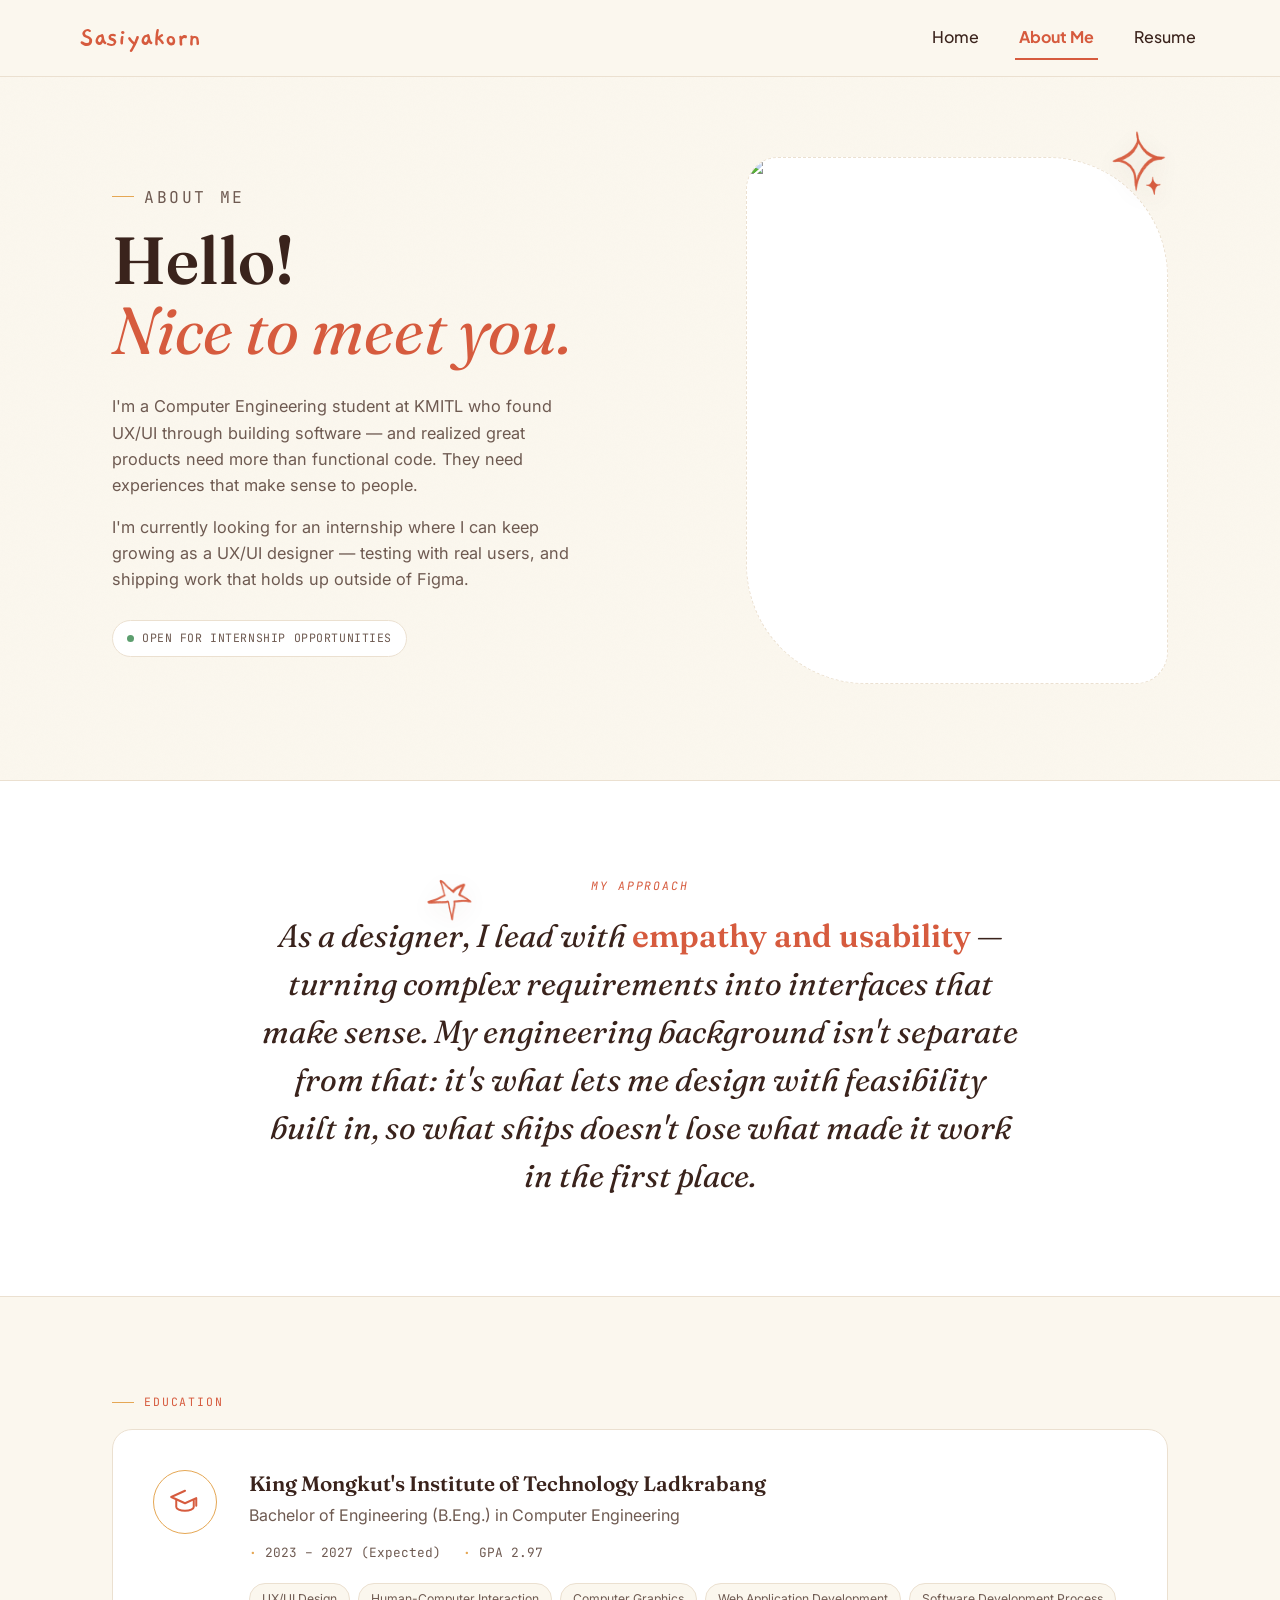
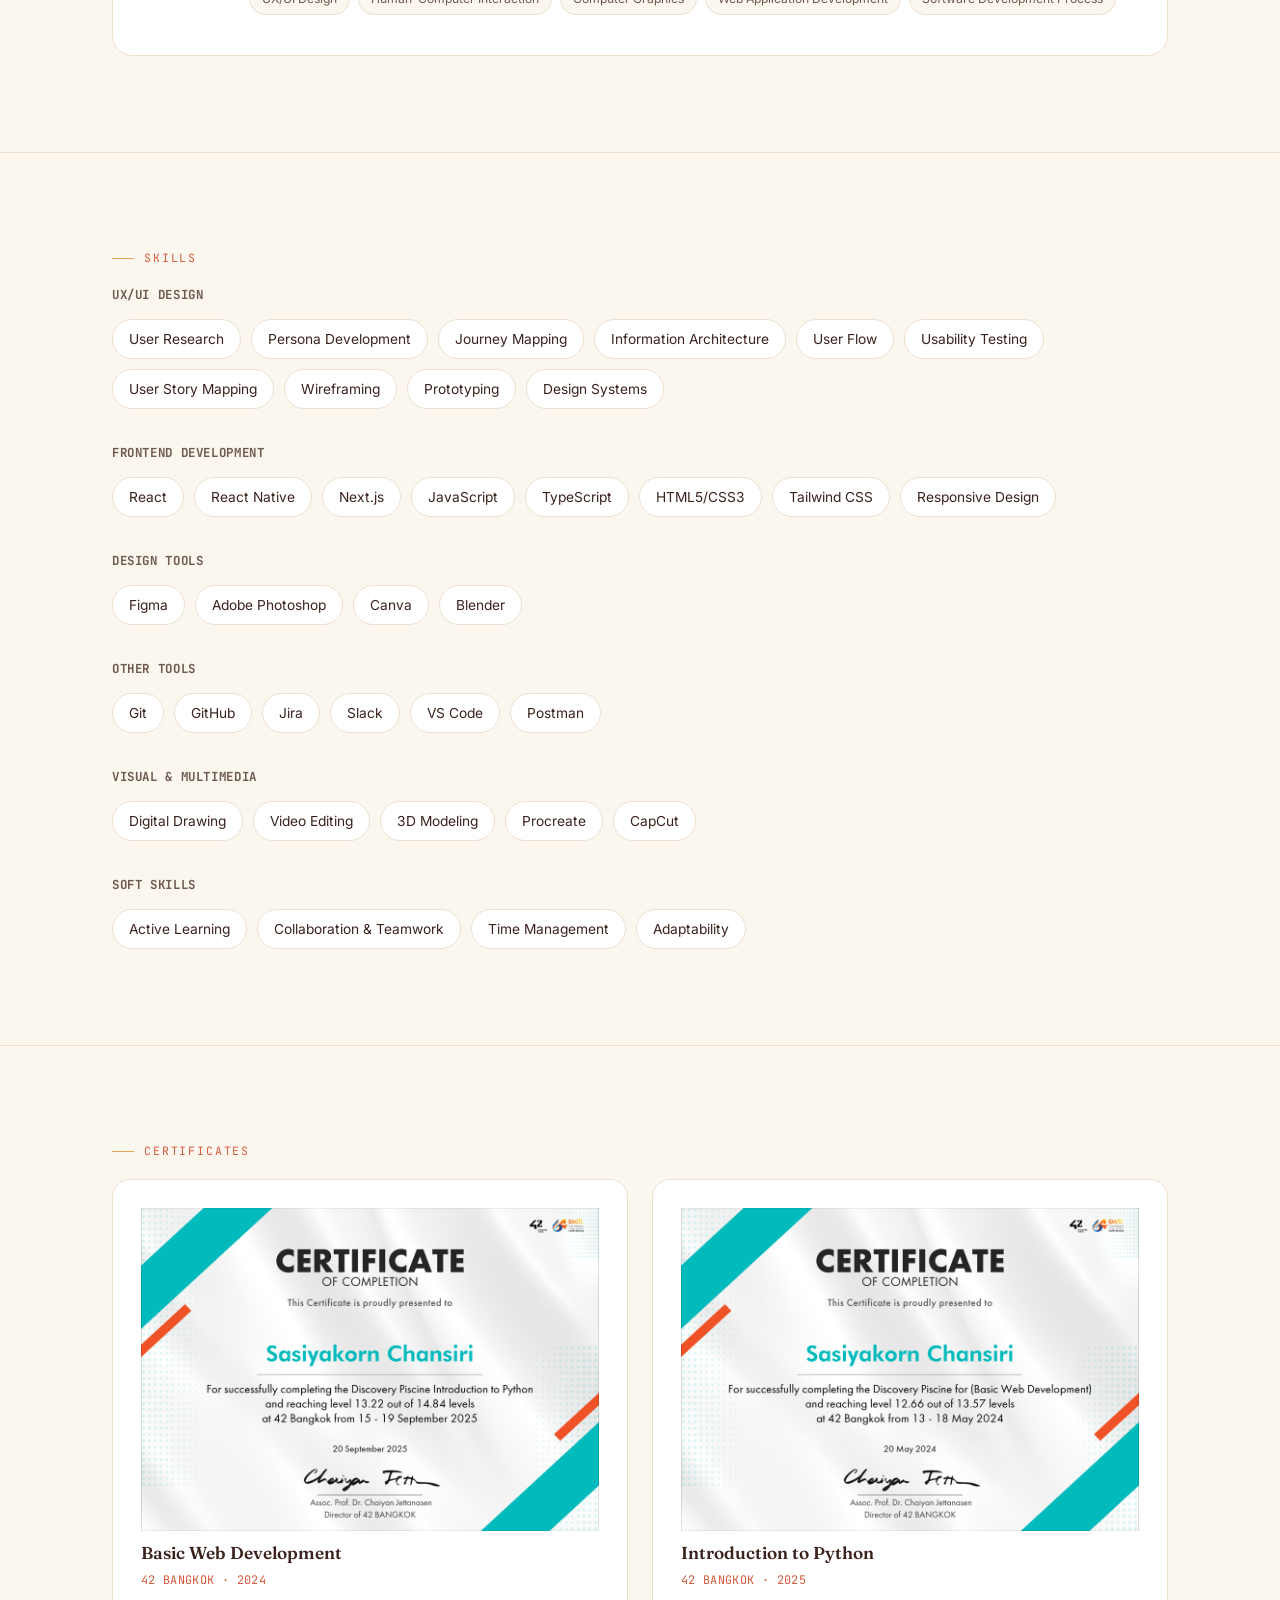
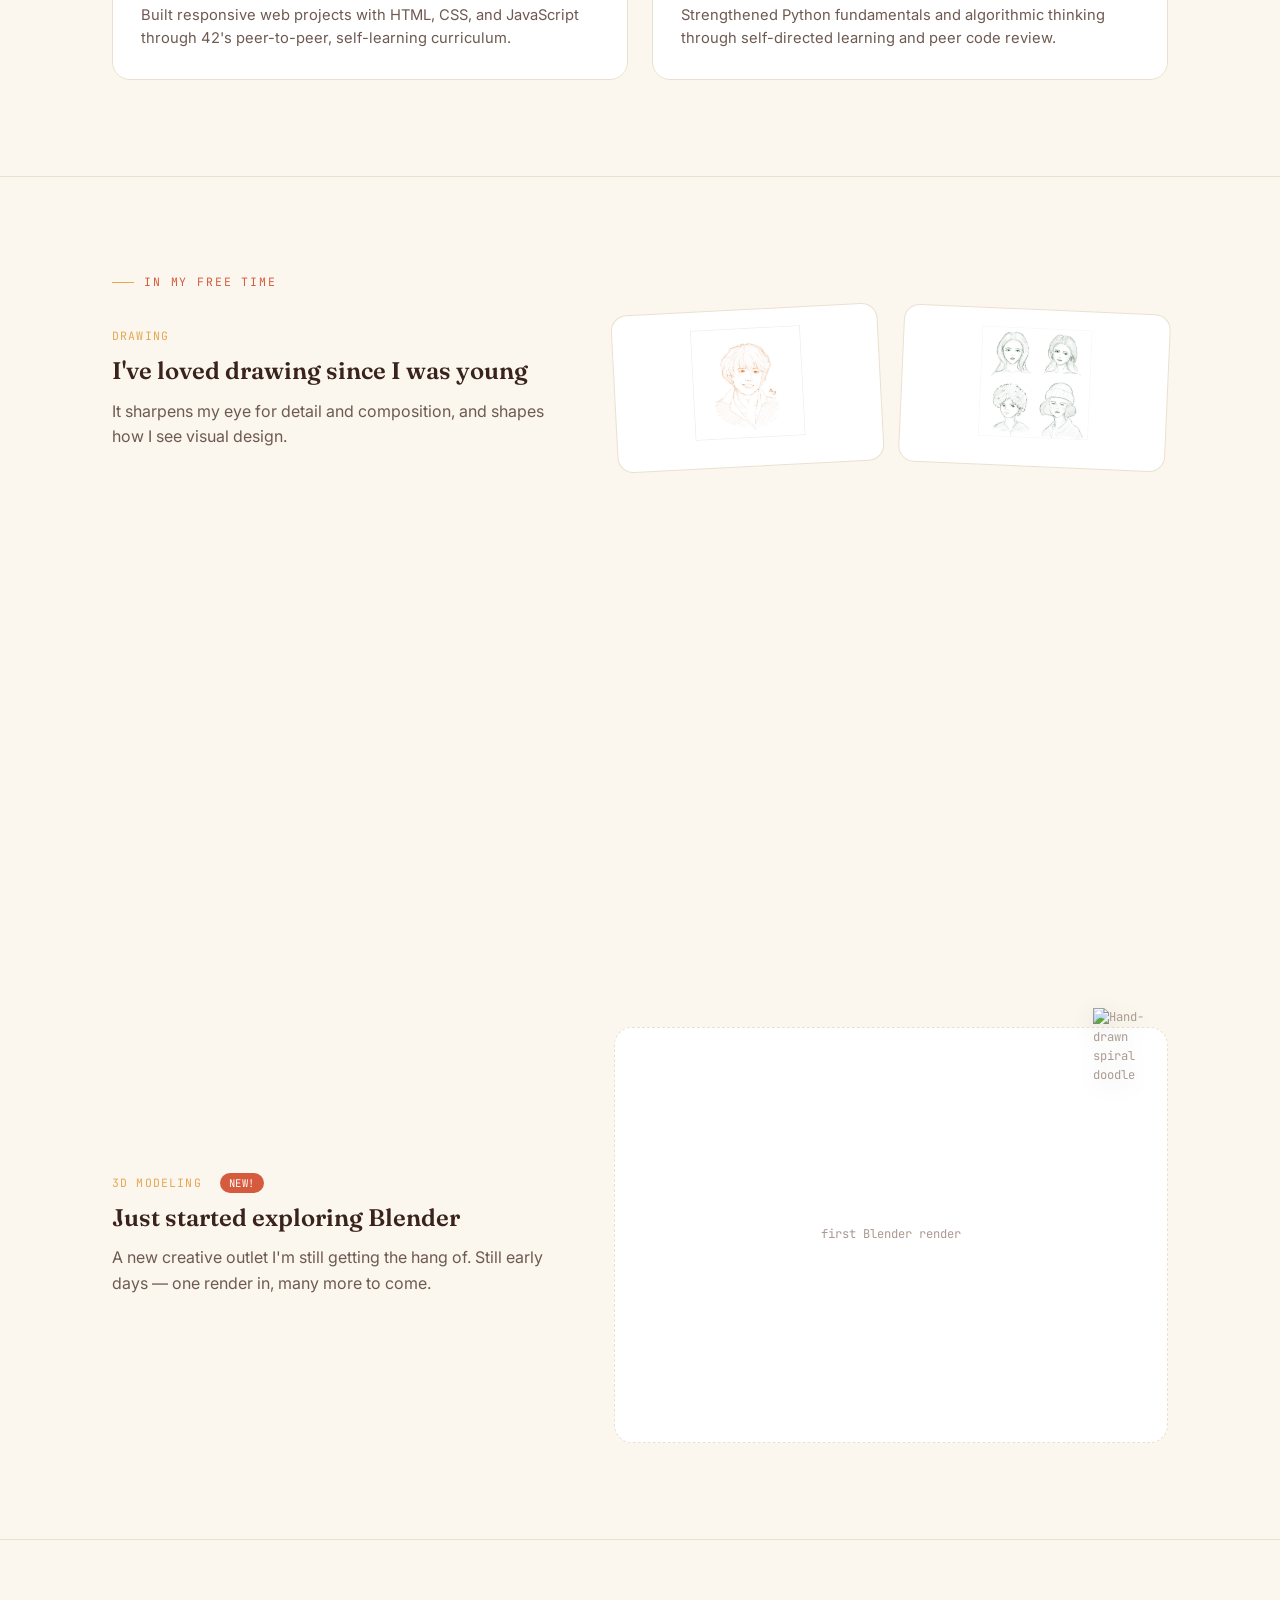
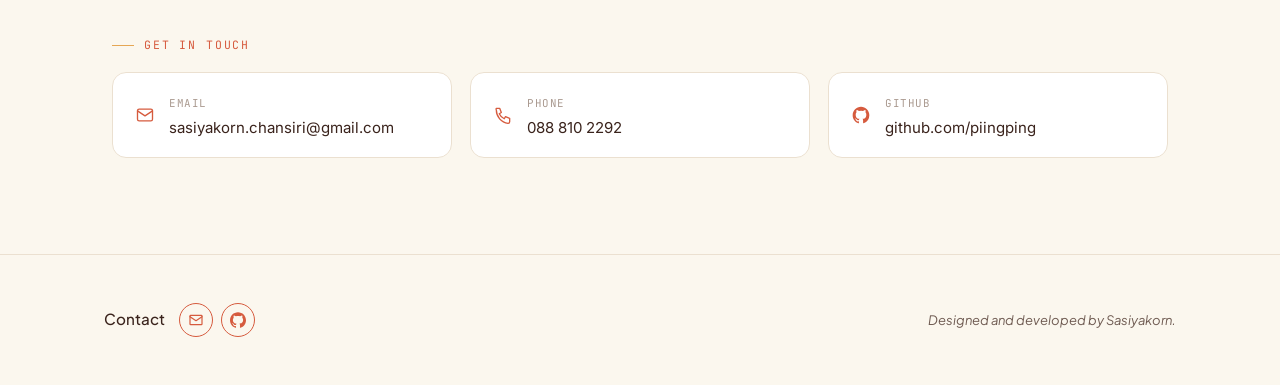
==== commit 0ee4e2cd: "update pj detail style" ====
--- a/about.html
+++ b/about.html
@@ -479,6 +479,7 @@
       font-size: 1.08rem;
       font-weight: 600;
       margin-bottom: 4px;
+      margin-top: 8px;
     }
 
     .cert-card .issuer {
@@ -495,6 +496,8 @@
       color: var(--abt-text-2);
       font-size: .92rem;
     }
+
+
 
     /* ---------- FREE TIME ---------- */
     .ft-block {
@@ -936,20 +939,14 @@
         <p class="eyebrow">Certificates</p>
         <div class="cert-grid">
           <div class="cert-card">
-            <svg class="cert-seal" viewBox="0 0 40 40" fill="none">
-              <circle cx="20" cy="20" r="16" stroke="#D65B3E" stroke-width="1.6" />
-              <path d="M20 11l2.2 4.6 5 .7-3.6 3.6.9 5-4.5-2.4-4.5 2.4.9-5-3.6-3.6 5-.7L20 11z" fill="#E5A754" />
-            </svg>
+            <img  src="assets/images/about/basic_python.png" alt="42 Bangkok Certificate: Basic Python">
             <h4>Basic Web Development</h4>
             <span class="issuer">42 Bangkok · 2024</span>
             <p>Built responsive web projects with HTML, CSS, and JavaScript through 42's peer-to-peer, self-learning
               curriculum.</p>
           </div>
           <div class="cert-card">
-            <svg class="cert-seal" viewBox="0 0 40 40" fill="none">
-              <circle cx="20" cy="20" r="16" stroke="#D65B3E" stroke-width="1.6" />
-              <path d="M20 11l2.2 4.6 5 .7-3.6 3.6.9 5-4.5-2.4-4.5 2.4.9-5-3.6-3.6 5-.7L20 11z" fill="#E5A754" />
-            </svg>
+            <img  src="assets/images/about/web_programming.png" alt="42 Bangkok Certificate: Introduction to Python" >
             <h4>Introduction to Python</h4>
             <span class="issuer">42 Bangkok · 2025</span>
             <p>Strengthened Python fundamentals and algorithmic thinking through self-directed learning and peer code
@@ -973,14 +970,14 @@
           <div class="ft-visual">
             <div class="doodle-gallery">
               <div class="doodle-card">
-                <img src="assets/images/about/doodle-flower.png" alt="Hand-drawn flower doodle by Sasiyakorn">
-                <span>doodle no.1</span>
+                <img src="assets/images/about/boy.png" alt="Hand-drawn boy doodle by Sasiyakorn">
+               
               </div>
               <div class="doodle-card">
-                <img src="assets/images/about/doodle-elephant.png"
-                  alt="Hand-drawn elephant with butterfly doodle by Sasiyakorn">
-                <span>doodle no.2</span>
+                <img src="assets/images/about/girl.png"
+                  alt="Hand-drawn girl doodle by Sasiyakorn">
               </div>
+           
             </div>
           </div>
         </div>
@@ -1046,19 +1043,6 @@
       </div>
     </section>
 
-    <!-- CLOSING CTA (the real shared Contact footer follows below) -->
-    <section class="cta-section reveal">
-      <div class="wrap">
-        <h2>Open for Internship Opportunities</h2>
-        <p>I'm ready to learn, contribute, and grow with your team.</p>
-        <div class="cta-buttons">
-          <a class="cta-btn cta-btn--primary" href="mailto:sasiyakorn.chansiri@gmail.com">Email Me</a>
-          <a class="cta-btn cta-btn--outline" href="assets/docs/Resume_Sasiyakorn_Chansiri.pdf"
-            download="Resume_Sasiyakorn_Chansiri.pdf">Download Résumé</a>
-        </div>
-        <p class="signature">Designed &amp; coded by Sasiyakorn</p>
-      </div>
-    </section>
 
   </main>
 
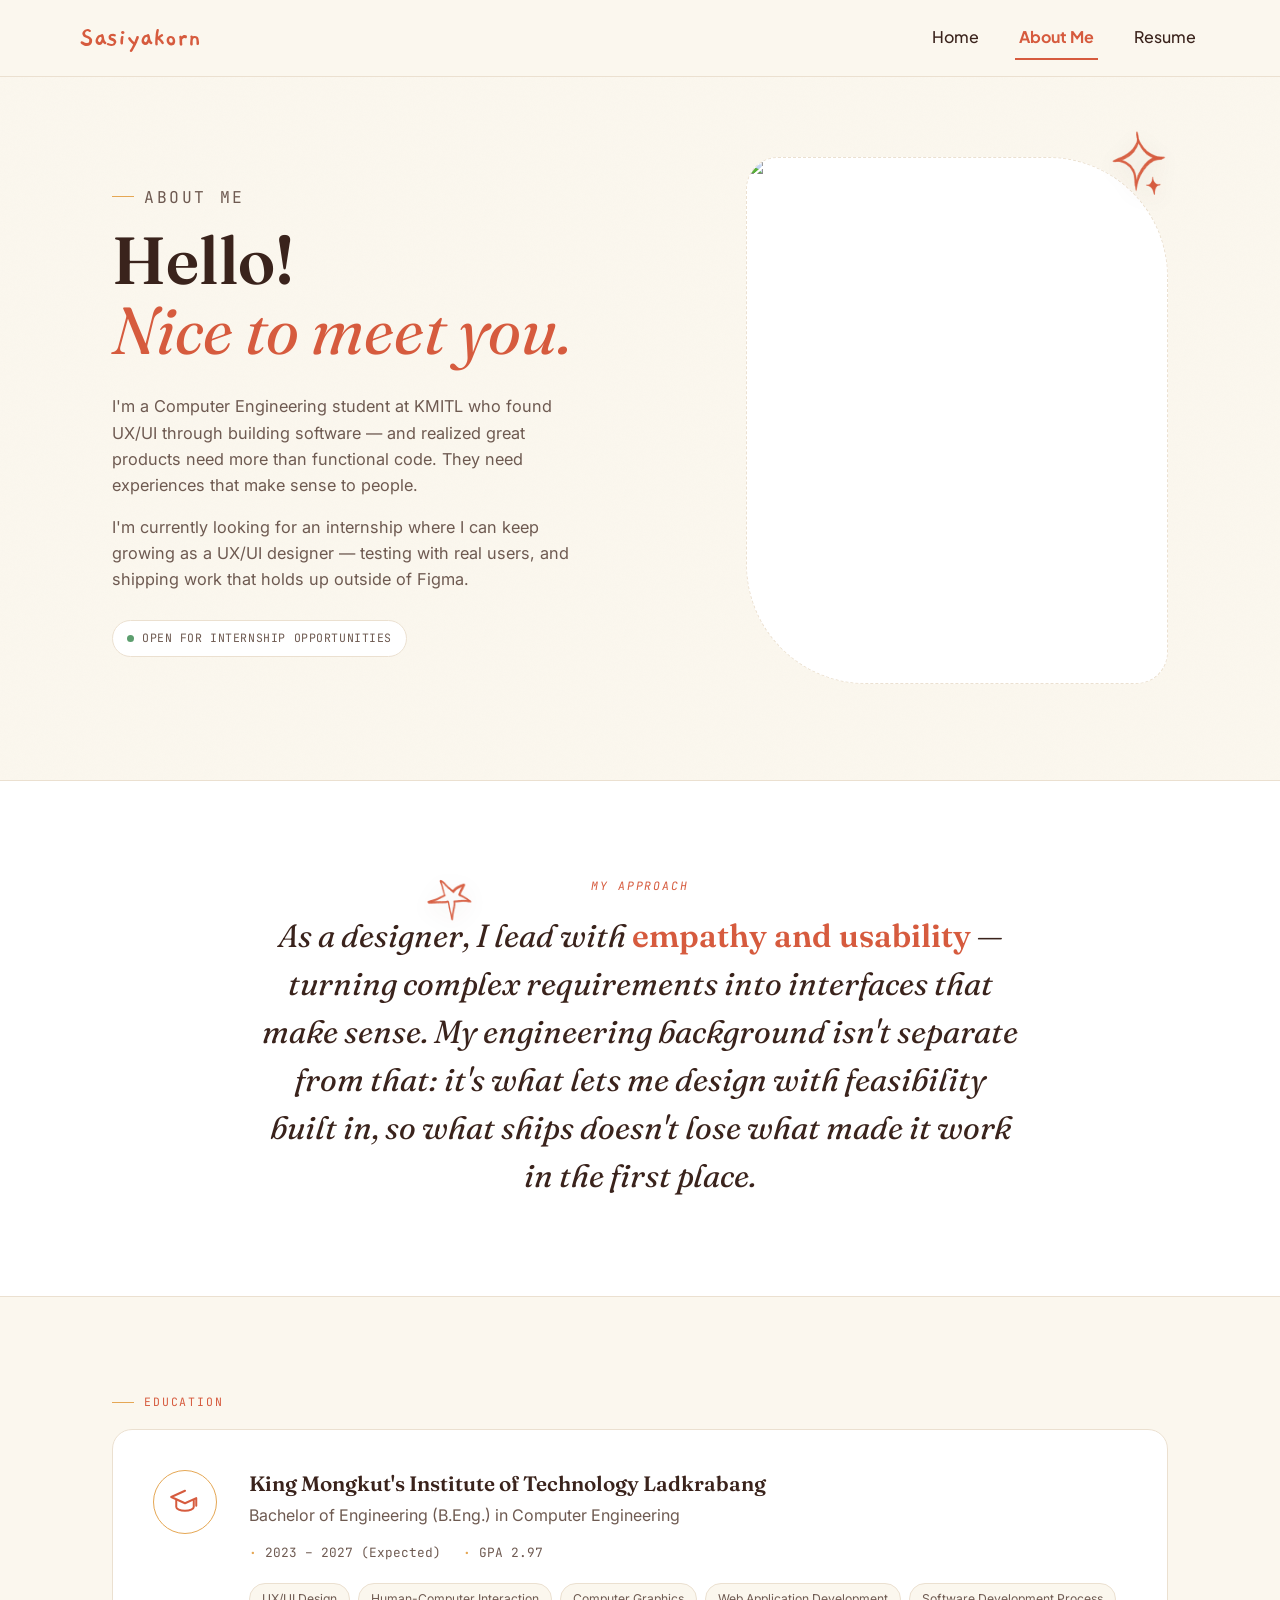
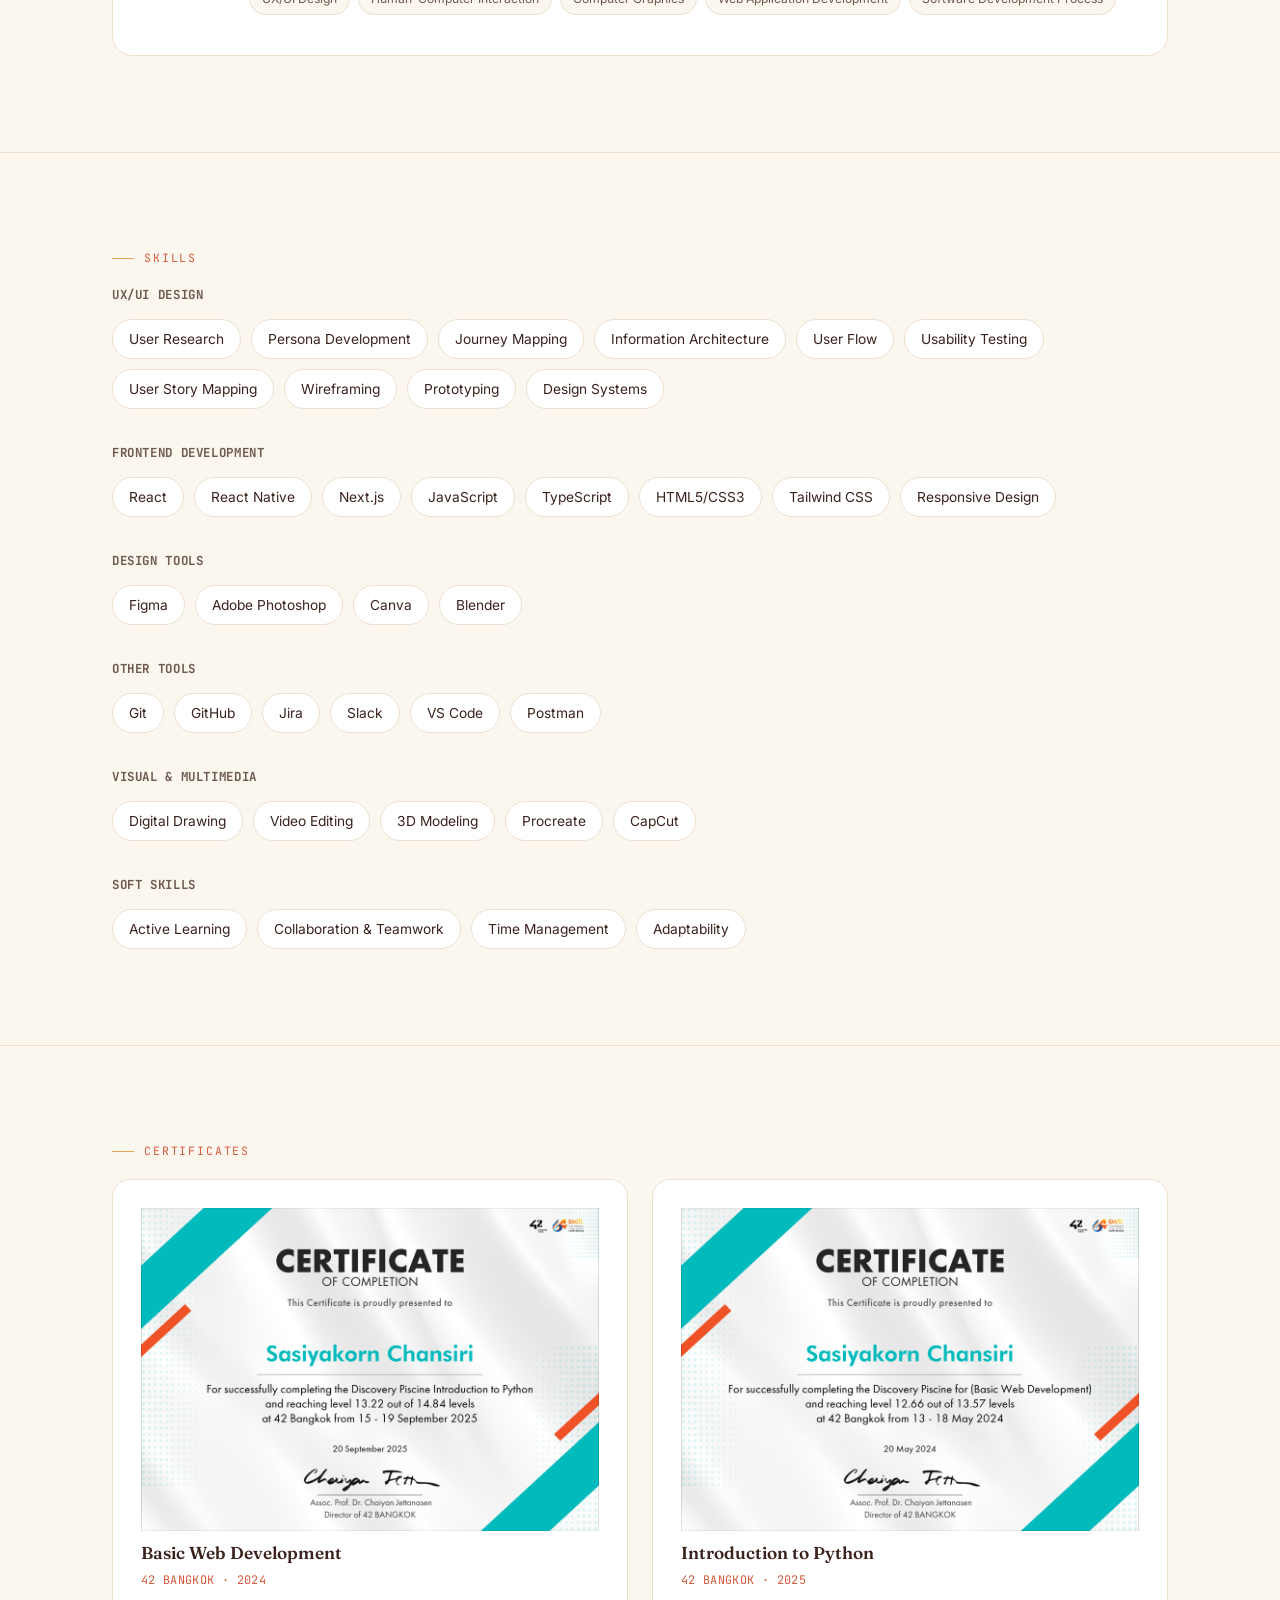
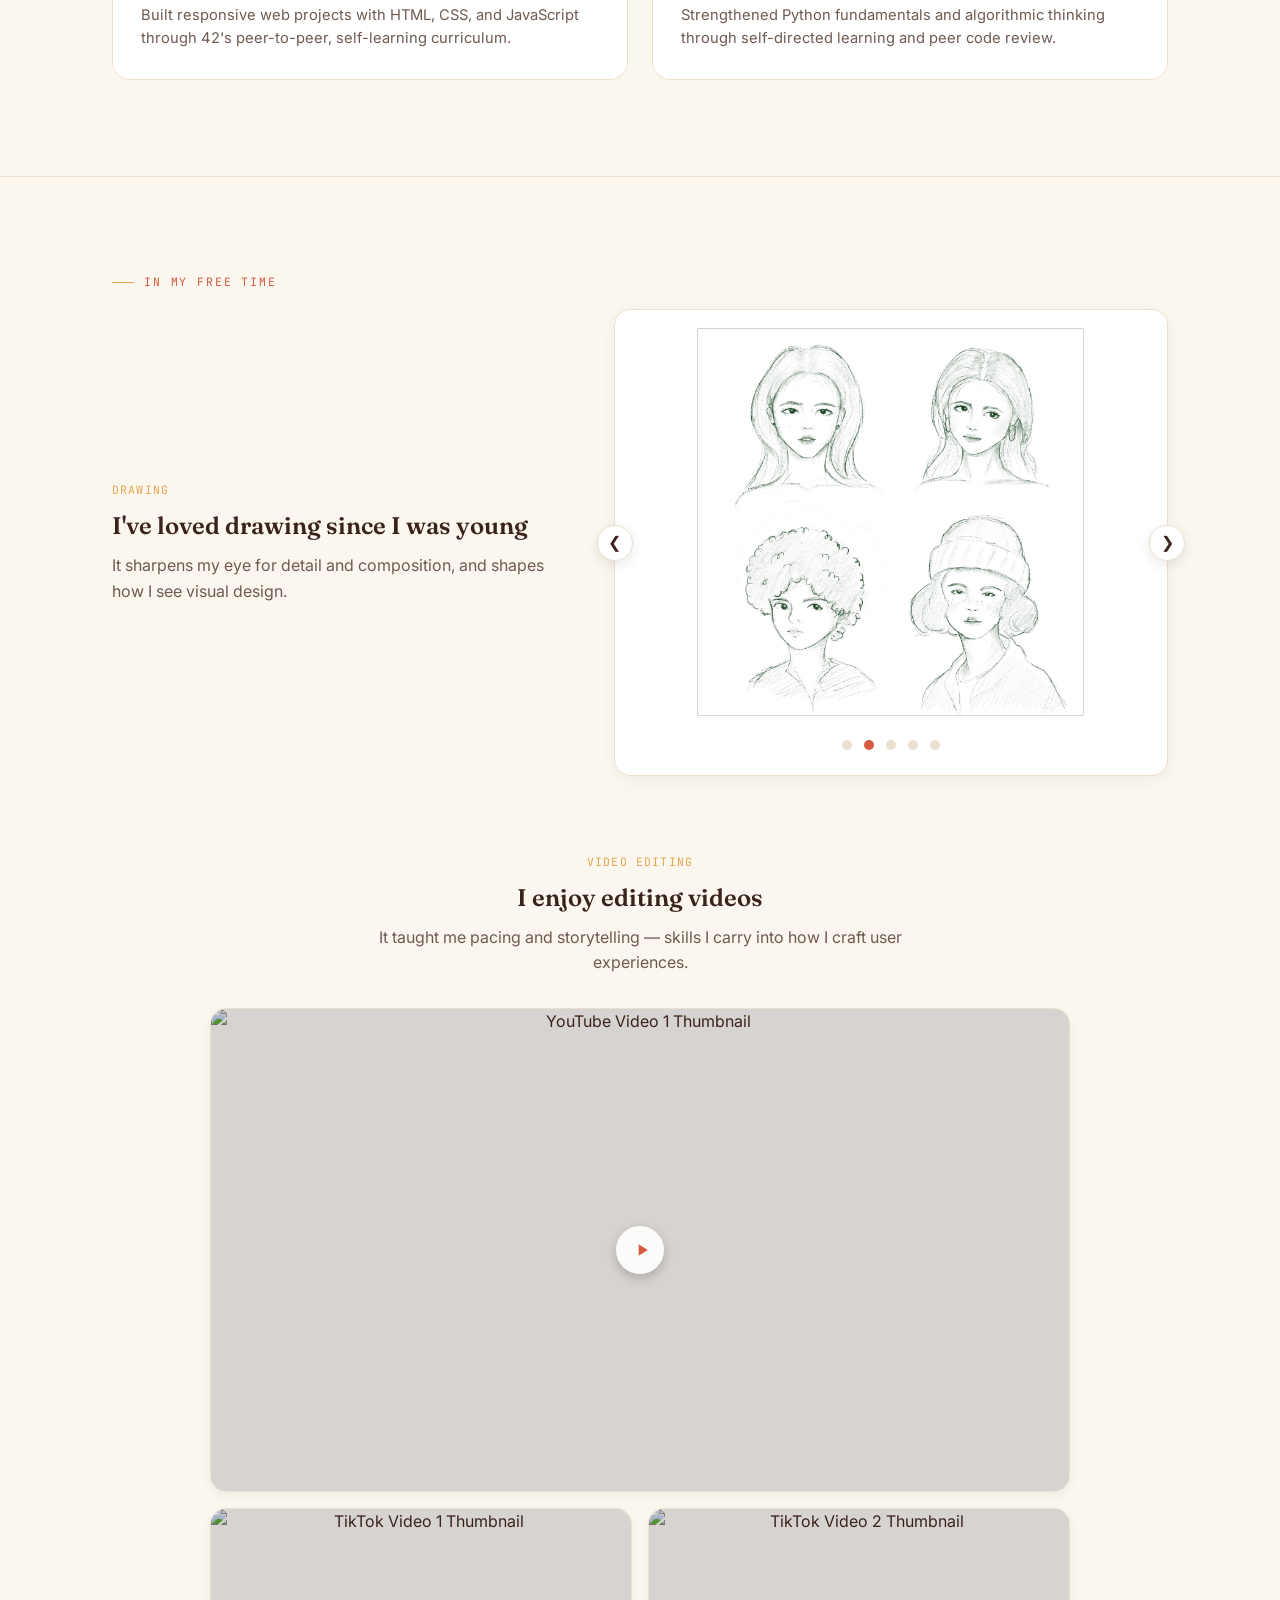
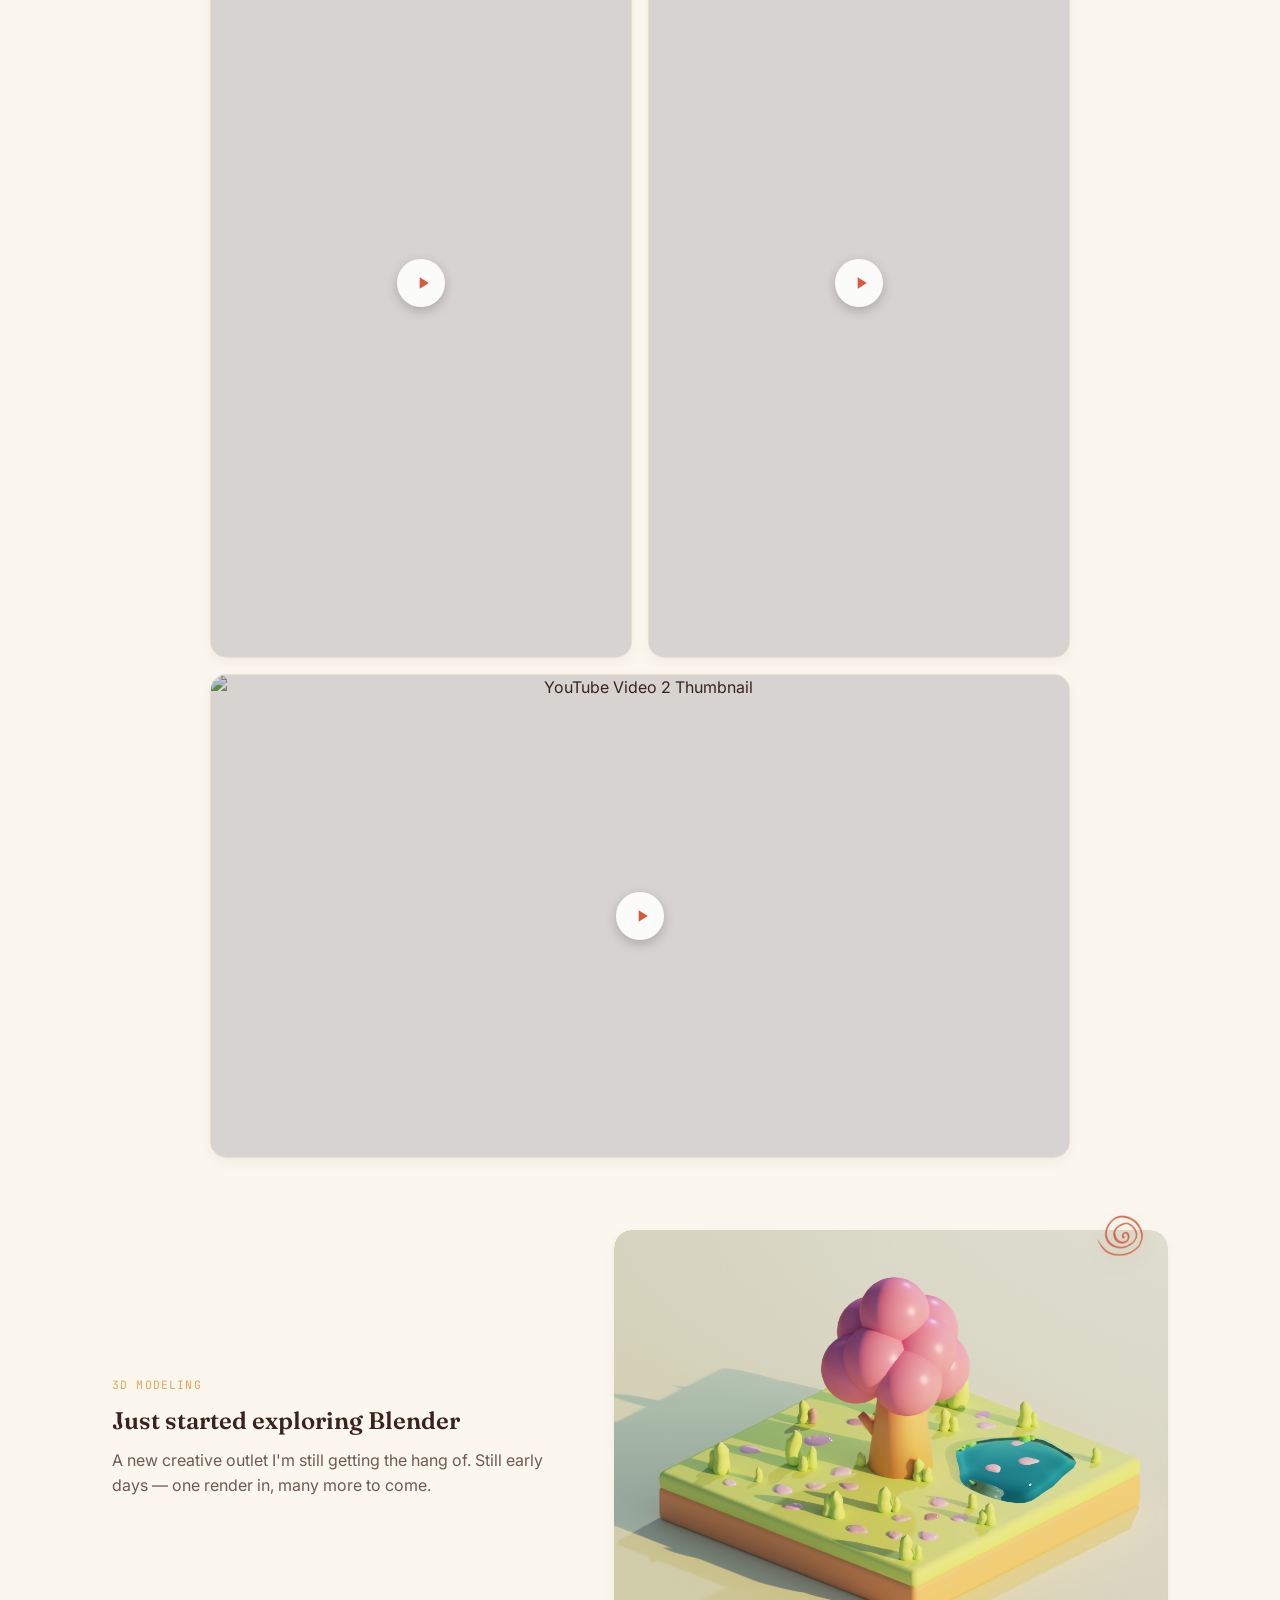
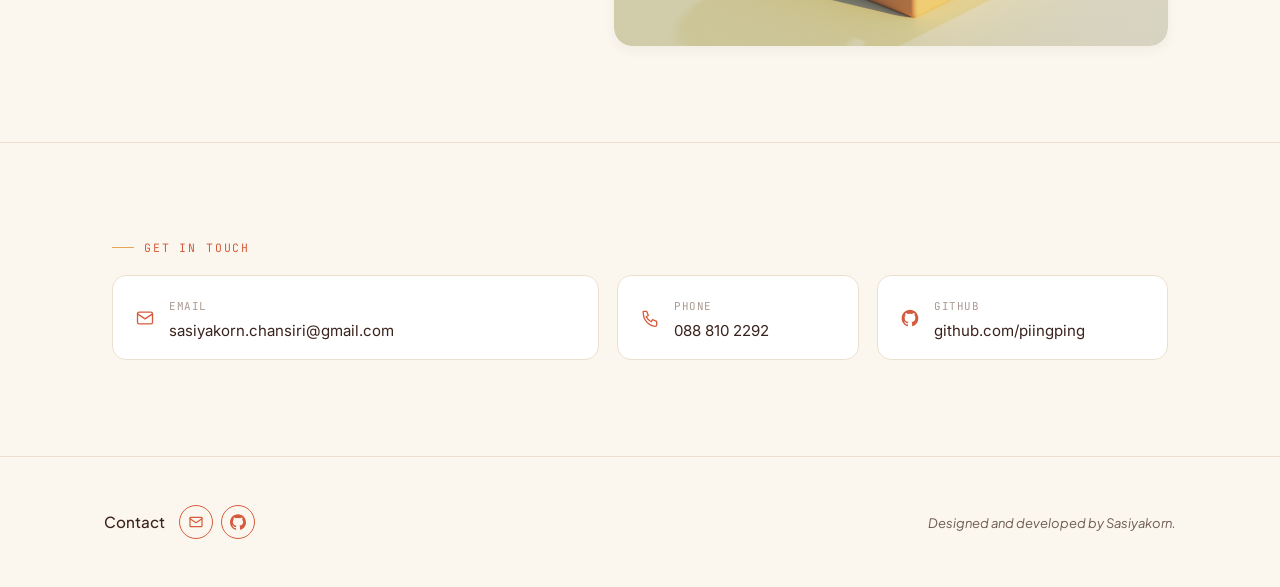
==== commit 8452f24a: "update about me" ====
--- a/about.html
+++ b/about.html
@@ -610,6 +610,211 @@
       animation: spin-slow 14s linear infinite;
     }
 
+    /* ---------------------------------------------------
+       Free Time: Drawing Slideshow
+    --------------------------------------------------- */
+    .slideshow-container {
+      position: relative;
+      background: var(--abt-surface);
+      border: 1px solid var(--abt-border);
+      border-radius: 16px;
+      padding: 18px;
+      text-align: center;
+      width: 100%;
+      box-shadow: 0 4px 16px rgba(58, 35, 28, 0.05);
+    }
+    .slide {
+      display: none;
+      animation: fade-slide 0.5s ease-in-out;
+    }
+    .slide.active {
+      display: block;
+    }
+    .slide img {
+      width: 100%;
+      border-radius: 12px;
+      aspect-ratio: 4/3;
+      object-fit: contain; /* ให้รูปไม่โดนตัด */
+    }
+    .slide-nav {
+      cursor: pointer;
+      position: absolute;
+      top: 50%;
+      transform: translateY(-50%);
+      width: 36px;
+      height: 36px;
+      background: var(--abt-surface);
+      color: var(--abt-text);
+      font-size: 16px;
+      border: 1px solid var(--abt-border);
+      border-radius: 50%;
+      display: flex;
+      align-items: center;
+      justify-content: center;
+      box-shadow: 0 4px 12px rgba(58, 35, 28, 0.1);
+      transition: all 0.3s ease;
+      z-index: 2;
+    }
+    .slide-nav:hover {
+      background: var(--abt-accent);
+      color: #fff;
+      border-color: var(--abt-accent);
+    }
+    .slide-nav.prev { left: -18px; }
+    .slide-nav.next { right: -18px; }
+
+    .slide-dots {
+      text-align: center;
+      margin-top: 16px;
+    }
+    .dot {
+      cursor: pointer;
+      height: 10px;
+      width: 10px;
+      margin: 0 4px;
+      background-color: var(--abt-border);
+      border-radius: 50%;
+      display: inline-block;
+      transition: background-color 0.3s ease;
+    }
+    .dot.active, .dot:hover {
+      background-color: var(--abt-accent);
+    }
+
+    @keyframes fade-slide {
+      from { opacity: 0.4; transform: scale(0.98); }
+      to { opacity: 1; transform: scale(1); }
+    }
+
+    /* ---------------------------------------------------
+       Free Time: Video Bento Grid (16:9 & 9:16)
+    --------------------------------------------------- */
+    .video-bento {
+      display: grid;
+      grid-template-columns: 1fr 1fr;
+      gap: 16px;
+      width: 100%;
+    }
+    .vid-card {
+      position: relative;
+      display: block;
+      border-radius: 16px;
+      overflow: hidden;
+      border: 1px solid var(--abt-border);
+      background: var(--abt-surface);
+      transition: transform 0.3s ease, box-shadow 0.3s ease;
+      box-shadow: 0 4px 12px rgba(58, 35, 28, 0.05);
+    }
+    .vid-card img {
+      width: 100%;
+      height: 100%;
+      object-fit: cover;
+      display: block;
+      transition: transform 0.5s ease;
+    }
+    .vid-horiz {
+      grid-column: span 2;
+      aspect-ratio: 16/9; /* แนวนอน Youtube */
+    }
+    .vid-vert {
+      grid-column: span 1;
+      aspect-ratio: 9/16; /* แนวตั้ง Tiktok */
+    }
+    .vid-card:hover {
+      transform: translateY(-4px);
+      box-shadow: 0 16px 32px rgba(214, 91, 62, 0.25);
+      border-color: var(--abt-accent);
+    }
+    .vid-card:hover img {
+      transform: scale(1.05); /* รูปข้างในซูมเข้าเบาๆ */
+    }
+    .vid-overlay {
+      position: absolute;
+      inset: 0;
+      background: rgba(58, 35, 28, 0.2);
+      display: flex;
+      align-items: center;
+      justify-content: center;
+      transition: background 0.3s ease;
+    }
+    .vid-card:hover .vid-overlay {
+      background: rgba(58, 35, 28, 0.4);
+    }
+    .play-icon {
+      width: 48px;
+      height: 48px;
+      background: rgba(255, 255, 255, 0.9);
+      border-radius: 50%;
+      display: flex;
+      align-items: center;
+      justify-content: center;
+      color: var(--abt-accent);
+      box-shadow: 0 4px 12px rgba(0, 0, 0, 0.2);
+      transition: transform 0.3s ease;
+    }
+    .vid-card:hover .play-icon {
+      transform: scale(1.1);
+      background: #fff;
+    }
+    .play-icon svg {
+      width: 20px;
+      height: 20px;
+      margin-left: 4px; /* ขยับสามเหลี่ยมให้ดูอยู่ตรงกลางสายตา */
+      fill: currentColor;
+    }
+
+    /* ---------------------------------------------------
+       Video Section: Stacked Layout (ข้อความอยู่บน รูปอยู่ล่าง)
+    --------------------------------------------------- */
+    .ft-block--stacked {
+      display: flex;
+      flex-direction: column;
+      align-items: center;
+      text-align: center;
+      gap: 32px;
+      margin-bottom: 72px;
+    }
+    .ft-block--stacked .ft-text {
+      max-width: 600px;
+      margin: 0 auto;
+    }
+    .ft-block--stacked .ft-label {
+      display: inline-block; /* เพื่อให้อยู่กึ่งกลาง */
+    }
+    .ft-block--stacked .ft-visual {
+      width: 100%;
+      max-width: 860px; /* ควบคุมไม่ให้วิดีโอขยายใหญ่ทะลุจอเกินไปบน Desktop */
+    }
+
+    /* ---------------------------------------------------
+       Contact Cards Adjustments (ปรับขนาดช่องอีเมลและเบอร์โทร)
+    --------------------------------------------------- */
+    /* บังคับให้อีเมล (การ์ดใบแรก) กินพื้นที่มากกว่าเพื่อน */
+    .contact-card:nth-child(1) {
+      flex: 1.8; 
+    }
+    /* ลดขนาดเบอร์โทร (การ์ดใบที่สอง) ลง */
+    .contact-card:nth-child(2) {
+      flex: 0.8; 
+    }
+    .contact-card:nth-child(3) {
+      flex: 1; 
+    }
+    
+    /* หากหน้าจอเล็ก (มือถือ) ให้กลับมาแบ่งเท่าๆ กัน (เรียงแนวตั้ง) */
+    @media (max-width: 768px) {
+      .contact-card:nth-child(1),
+      .contact-card:nth-child(2),
+      .contact-card:nth-child(3) {
+        flex: 1;
+      }
+    }
+
+    @media (max-width: 600px) {
+      .slide-nav.prev { left: -10px; }
+      .slide-nav.next { right: -10px; }
+    }
+
     @keyframes spin-slow {
       to {
         transform: rotate(360deg);
@@ -783,9 +988,6 @@
 
 <body>
 
-  <!-- Mobile-only scroll progress bar; width driven by JS near </body> -->
-  <div class="scroll-progress" id="scrollProgress"></div>
-
   <!-- =========================================================
        GLOBAL NAVIGATION (same markup as index.html)
        Replaces this page's own bespoke <nav> from the source
@@ -808,6 +1010,12 @@
         <li class="nav-item"><a href="resume.html" class="nav-link">Resume</a></li>
       </ul>
     </nav>
+
+    <!-- Scroll progress bar; width driven by JS near </body>. Lives here
+         (last child of .site-header) so it stays pinned to the header's
+         bottom edge as the sticky header scrolls — same pattern as the
+         case-study pages. -->
+    <div class="scroll-progress" id="scrollProgress"></div>
   </header>
 
   <main class="about-page">
@@ -955,59 +1163,122 @@
         </div>
       </div>
     </section>
-
-    <!-- IN MY FREE TIME -->
+<!-- IN MY FREE TIME -->
     <section id="freetime">
       <div class="wrap">
         <p class="eyebrow reveal">In my free time</p>
 
-        <div class="ft-block reveal">
+        <!-- 1. Drawing (Slideshow) -->
+        <div class="ft-block  reveal">
           <div class="ft-text">
             <span class="ft-label">Drawing</span>
             <h3>I've loved drawing since I was young</h3>
             <p>It sharpens my eye for detail and composition, and shapes how I see visual design.</p>
           </div>
           <div class="ft-visual">
-            <div class="doodle-gallery">
-              <div class="doodle-card">
-                <img src="assets/images/about/boy.png" alt="Hand-drawn boy doodle by Sasiyakorn">
-               
+            <div class="slideshow-container">
+              <div class="slide active">
+                <img src="assets/images/about/drawing-1.png" alt="Drawing 1">
               </div>
-              <div class="doodle-card">
-                <img src="assets/images/about/girl.png"
-                  alt="Hand-drawn girl doodle by Sasiyakorn">
+              <div class="slide">
+                <img src="assets/images/about/drawing-2.png" alt="Drawing 2">
               </div>
-           
+              <div class="slide">
+                <img src="assets/images/about/drawing-3.png" alt="Drawing 3">
+              </div>
+              <div class="slide">
+                <img src="assets/images/about/drawing-4.png" alt="Drawing 4">
+              </div>
+              <div class="slide">
+                <img src="assets/images/about/drawing-5.png" alt="Drawing 5">
+              </div>
+              
+              <!-- Buttons -->
+              <button class="slide-nav prev" onclick="changeSlide(-1)" aria-label="Previous">❮</button>
+              <button class="slide-nav next" onclick="changeSlide(1)" aria-label="Next">❯</button>
+              
+              <!-- Dots -->
+              <div class="slide-dots">
+                <span class="dot active" onclick="setSlide(0)"></span>
+                <span class="dot" onclick="setSlide(1)"></span>
+                <span class="dot" onclick="setSlide(2)"></span>
+                <span class="dot" onclick="setSlide(3)"></span>
+                <span class="dot" onclick="setSlide(4)"></span>
+              </div>
             </div>
           </div>
         </div>
 
-        <div class="ft-block reveal">
+        <!-- 2. Video Editing (CSS Bento Grid) -->
+<div class="ft-block ft-block--stacked reveal">
           <div class="ft-text">
             <span class="ft-label">Video Editing</span>
             <h3>I enjoy editing videos</h3>
             <p>It taught me pacing and storytelling — skills I carry into how I craft user experiences.</p>
           </div>
           <div class="ft-visual">
-            <div class="render-frame">🎬 clips coming soon</div>
+            <div class="video-bento">
+              
+              <!-- คลิป 1: YouTube (แนวนอน) -->
+              <a href="https://www.youtube.com/watch?v=RvNOBXjZrAY" target="_blank" class="vid-card vid-horiz">
+                <img src="assets/images/about/yt-1.png" alt="YouTube Video 1 Thumbnail">
+                <div class="vid-overlay">
+                  <div class="play-icon">
+                    <svg viewBox="0 0 24 24"><path d="M8 5v14l11-7z"/></svg>
+                  </div>
+                </div>
+              </a>
+
+              <!-- คลิป 2: TikTok (แนวตั้ง) -->
+              <a href="https://www.tiktok.com/@cenextgen/video/7286816941124209921?is_from_webapp=1&sender_device=pc" target="_blank" class="vid-card vid-vert">
+                <img src="assets/images/about/tiktok-1.png" alt="TikTok Video 1 Thumbnail">
+                <div class="vid-overlay">
+                  <div class="play-icon">
+                    <svg viewBox="0 0 24 24"><path d="M8 5v14l11-7z"/></svg>
+                  </div>
+                </div>
+              </a>
+
+              <!-- คลิป 3: TikTok (แนวตั้ง) -->
+              <a href="https://www.tiktok.com/@cenextgen/video/7584724830163848466?is_from_webapp=1&sender_device=pc" target="_blank" class="vid-card vid-vert">
+                <img src="assets/images/about/tiktok-2.png" alt="TikTok Video 2 Thumbnail">
+                <div class="vid-overlay">
+                  <div class="play-icon">
+                    <svg viewBox="0 0 24 24"><path d="M8 5v14l11-7z"/></svg>
+                  </div>
+                </div>
+              </a>
+
+              <!-- คลิป 4: YouTube (แนวนอน) -->
+              <a href="https://www.youtube.com/watch?v=XlVoaiFDTWE" target="_blank" class="vid-card vid-horiz">
+                <img src="assets/images/about/yt-2.png" alt="YouTube Video 2 Thumbnail">
+                <div class="vid-overlay">
+                  <div class="play-icon">
+                    <svg viewBox="0 0 24 24"><path d="M8 5v14l11-7z"/></svg>
+                  </div>
+                </div>
+              </a>
+
+            </div>
           </div>
         </div>
 
+        <!-- 3. 3D Modeling (Blender) -->
         <div class="ft-block reveal">
           <div class="ft-text">
-            <span class="ft-label">3D Modeling <span class="badge-new">new!</span></span>
+            <span class="ft-label">3D Modeling </span>
             <h3>Just started exploring Blender</h3>
-            <p>A new creative outlet I'm still getting the hang of. Still early days — one render in, many more to come.
-            </p>
+            <p>A new creative outlet I'm still getting the hang of. Still early days — one render in, many more to come.</p>
           </div>
           <div class="ft-visual">
-            <div class="render-frame">
-              <img class="sticker sticker-spiral" src="assets/images/about/doodle-spiral.png"
-                alt="Hand-drawn spiral doodle">
-              first Blender render
+            <img class="sticker sticker-spiral" src="assets/images/about/doodle-spiral.png" alt="Hand-drawn spiral doodle" style="z-index: 2;">
+            <div class="render-frame" style="padding: 0; overflow: hidden; border: none; box-shadow: 0 4px 12px rgba(58, 35, 28, 0.05);">
+              <!-- รูป Blender ปรับขนาดให้เต็มกรอบ -->
+              <img src="assets/images/about/tree-scene.png" alt="First Blender render" style="width: 100%; height: 100%; object-fit: cover; border-radius: 18px;">
             </div>
           </div>
         </div>
+
       </div>
     </section>
 
@@ -1077,6 +1348,22 @@
   <!-- <script src="scripts/main.js" defer></script> Phase 2: script -->
 
   <script>
+    // Reading progress bar (hidden above 1400px via CSS, where there's
+    // enough room the reader doesn't need it).
+    (function () {
+      var bar = document.getElementById('scrollProgress');
+      if (!bar) return;
+      function updateProgress() {
+        var scrollTop = window.scrollY || document.documentElement.scrollTop;
+        var docHeight = document.documentElement.scrollHeight - document.documentElement.clientHeight;
+        bar.style.width = (docHeight > 0 ? (scrollTop / docHeight) * 100 : 0) + '%';
+      }
+      window.addEventListener('scroll', updateProgress, { passive: true });
+      window.addEventListener('resize', updateProgress);
+      updateProgress();
+    })();
+  </script>
+  <script>
     const io = new IntersectionObserver((entries) => {
       entries.forEach(e => {
         if (e.isIntersecting) {
@@ -1087,6 +1374,48 @@
     }, { threshold: .15 });
     document.querySelectorAll('.reveal').forEach(el => io.observe(el));
   </script>
+<script>
+    // ---- Slideshow Logic with Autoplay ----
+    let currentSlideIndex = 0;
+    let slideInterval; // ตัวแปรเก็บเวลาเล่นอัตโนมัติ
+    const slides = document.querySelectorAll('.slide');
+    const dots = document.querySelectorAll('.dot');
+
+    function showSlide(index) {
+      slides.forEach(slide => slide.classList.remove('active'));
+      dots.forEach(dot => dot.classList.remove('active'));
+      
+      currentSlideIndex = (index + slides.length) % slides.length;
+      
+      slides[currentSlideIndex].classList.add('active');
+      dots[currentSlideIndex].classList.add('active');
+    }
+
+    function changeSlide(n) {
+      showSlide(currentSlideIndex + n);
+      resetInterval(); // รีเซ็ตเวลาเมื่อกดเปลี่ยนเอง
+    }
+
+    function setSlide(n) {
+      showSlide(n);
+      resetInterval(); // รีเซ็ตเวลาเมื่อกดที่จุดไข่ปลา
+    }
+
+    function startInterval() {
+      // ตั้งเวลาเปลี่ยนภาพอัตโนมัติทุกๆ 3 วินาที (3000 มิลลิวินาที)
+      slideInterval = setInterval(() => {
+        showSlide(currentSlideIndex + 1);
+      }, 3000); 
+    }
+
+    function resetInterval() {
+      clearInterval(slideInterval); // หยุดเวลาเก่า
+      startInterval(); // เริ่มนับเวลาใหม่
+    }
+
+    // เริ่มเล่นอัตโนมัติทันทีที่หน้าเว็บโหลด
+    startInterval();
+  </script>
 
 </body>
 
--- a/styles/main.css
+++ b/styles/main.css
@@ -377,11 +377,19 @@
   }
 }
 
-/* Scroll progress bar — mobile only; fills left-to-right as the reader
-   scrolls down the page. Lives inside .site-header (last child) so it's
-   pinned to the header's bottom edge and scrolls/sticks with it — no need
-   to track header height, since .site-header is already position: sticky
-   (a positioned element), which makes it the containing block here. */
+/* Scroll progress bar — fills left-to-right as the reader scrolls down the
+   page. Lives inside .site-header (last child) so it's pinned to the
+   header's bottom edge and scrolls/sticks with it — no need to track
+   header height, since .site-header is already position: sticky (a
+   positioned element), which makes it the containing block here.
+
+   Shown on the 4 case-study pages + About Me; index.html and resume.html
+   don't include the markup for it at all, so this rule is simply unused
+   there. Breakpoint is 1400px so it hands off to the case-study pages'
+   .toc-side (styles/project-detail.css) right where that becomes visible
+   — below 1400px there's no room for the side TOC, so this bar is the
+   wayfinding/progress cue instead; at 1400px+ the TOC takes over and this
+   hides. Keep these two breakpoints in sync if either one changes. */
 .scroll-progress {
   position: absolute;
   bottom: 0;
@@ -392,7 +400,7 @@
   transition: width 0.1s ease-out;
 }
 
-@media (min-width: 768px) {
+@media (min-width: 1401px) {
   .scroll-progress {
     display: none;
   }
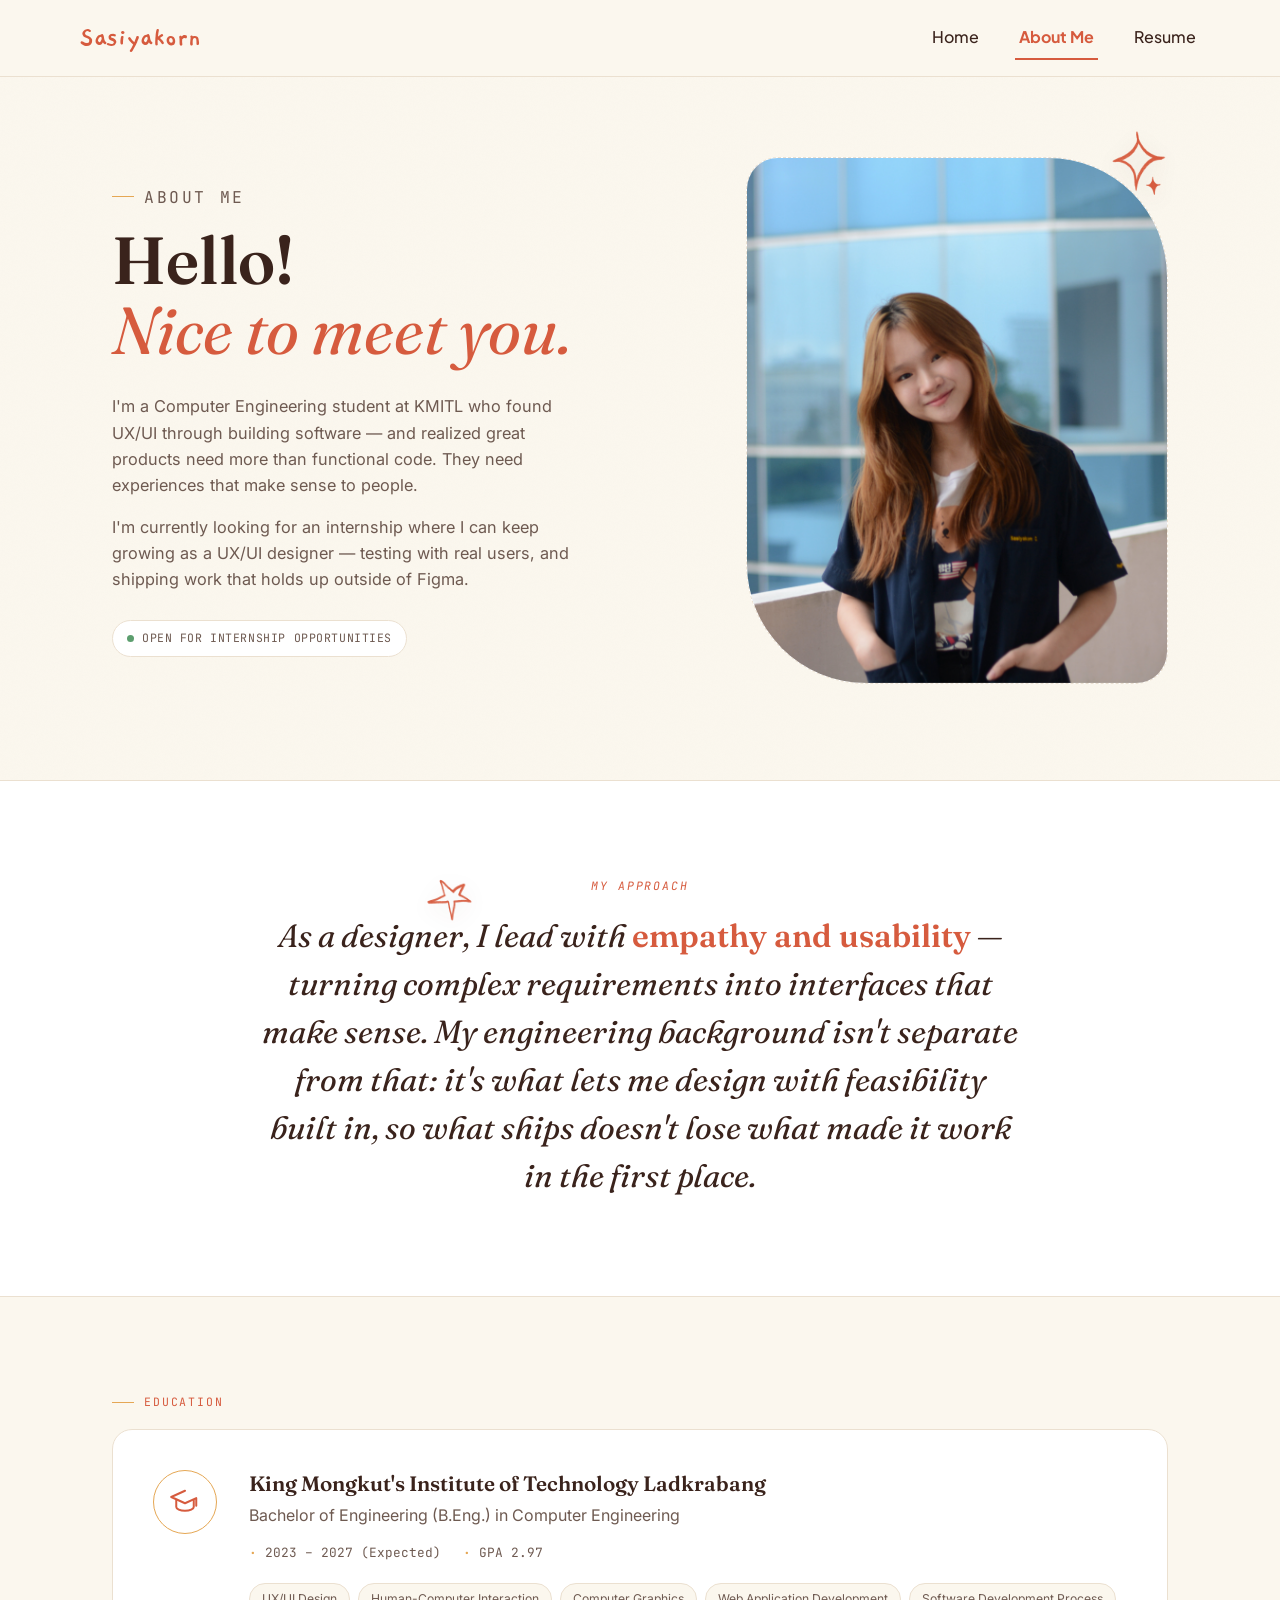
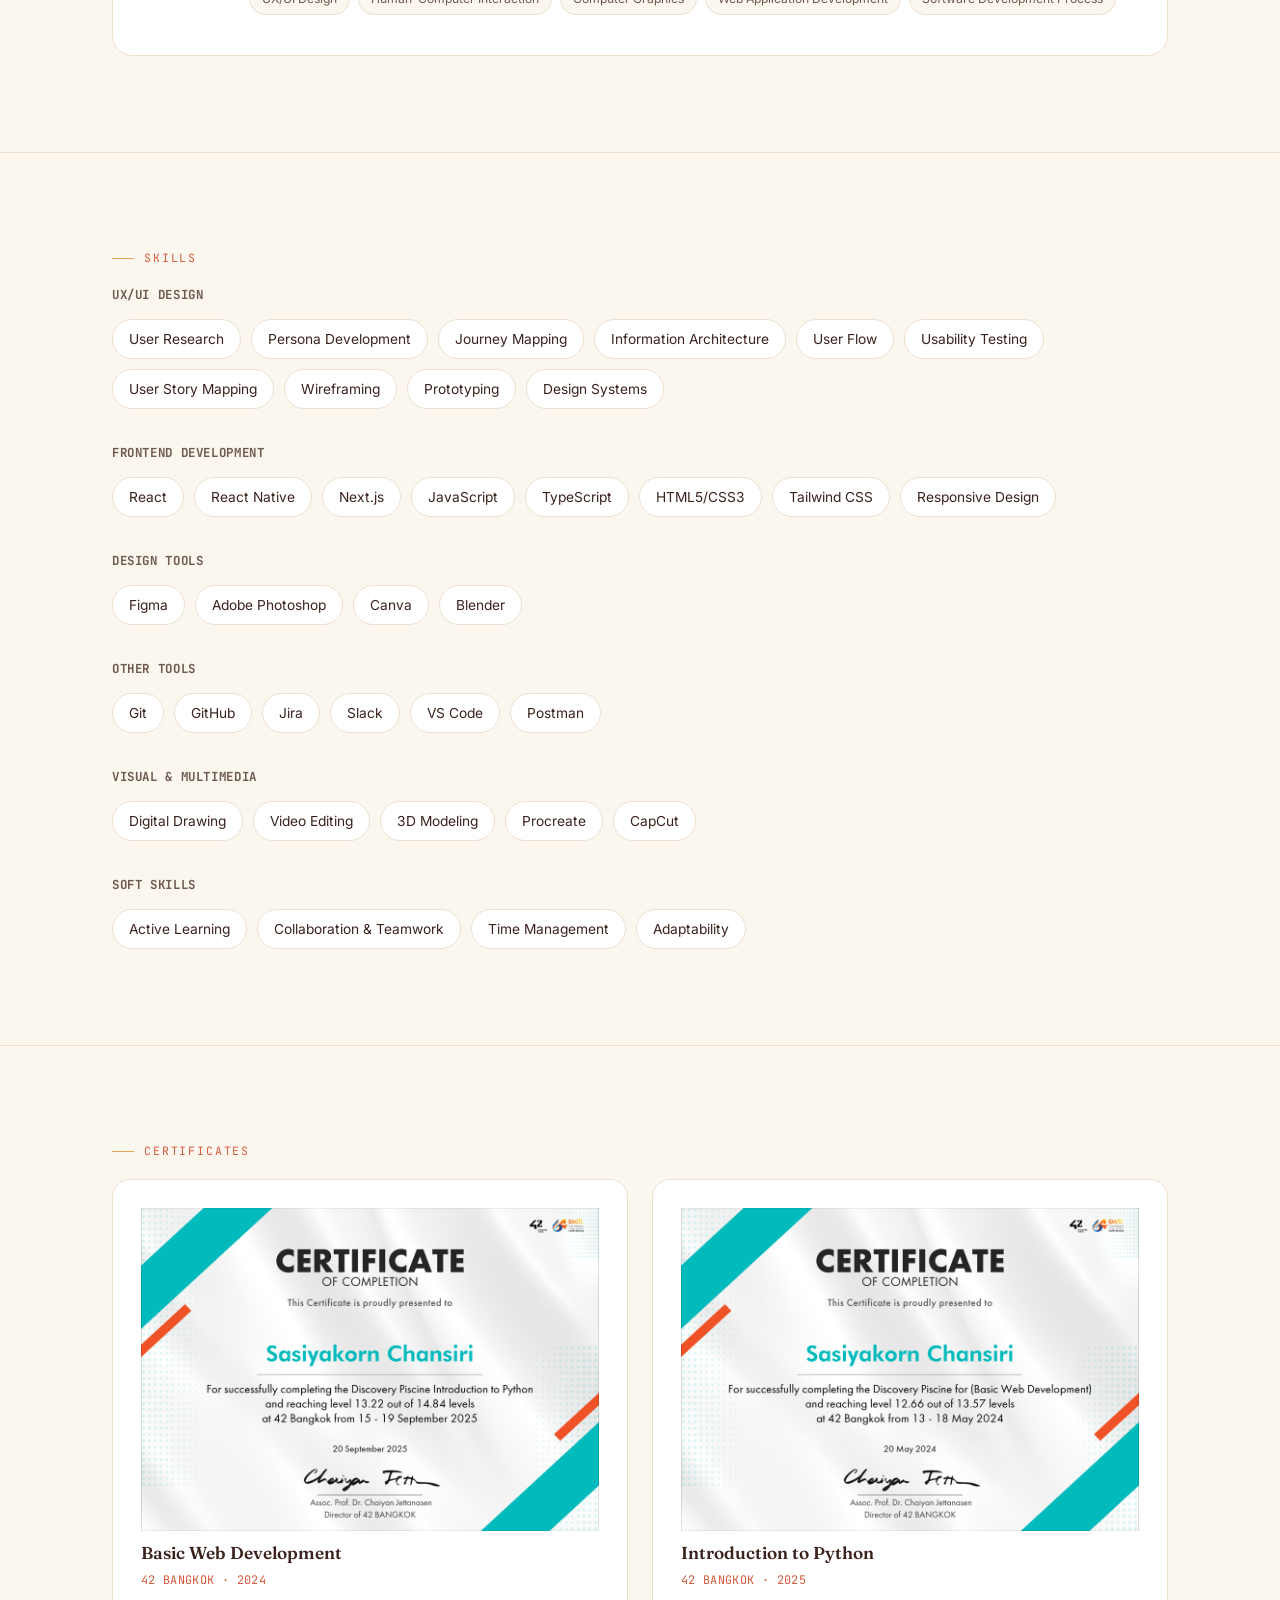
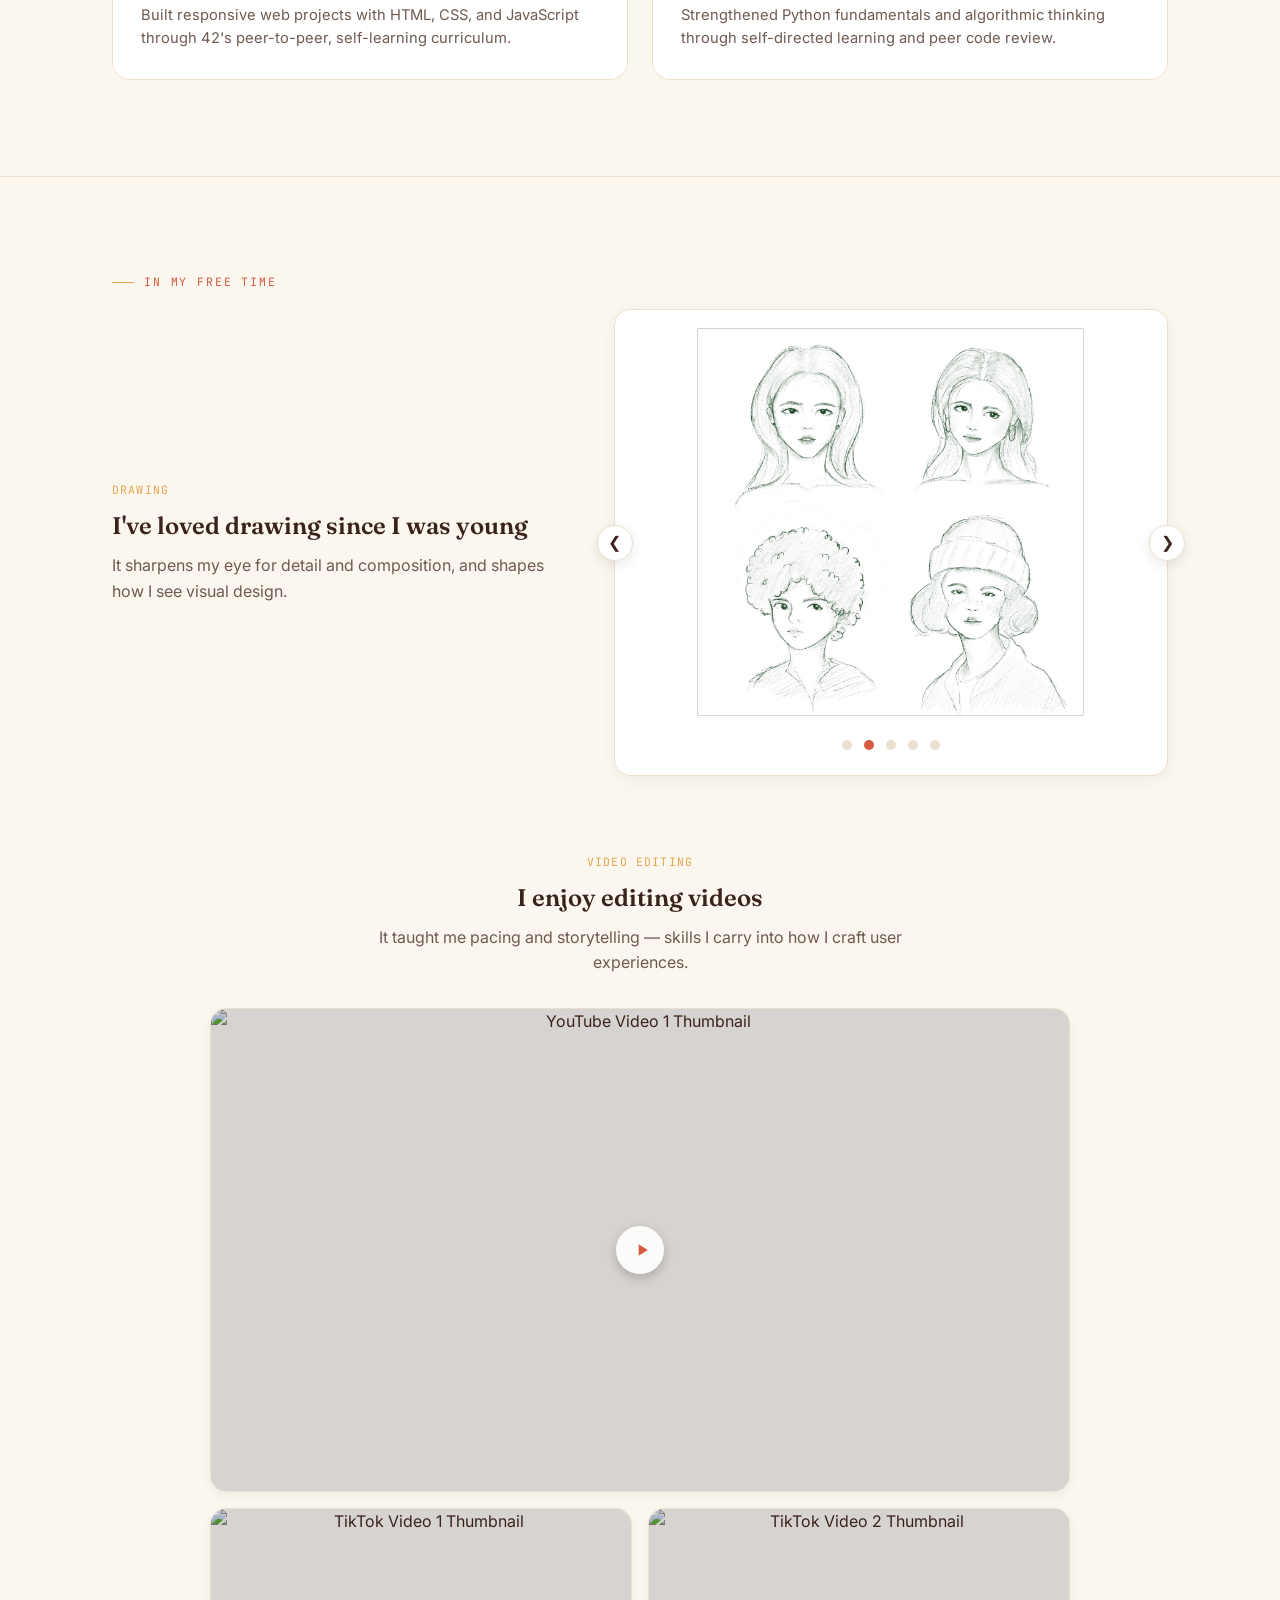
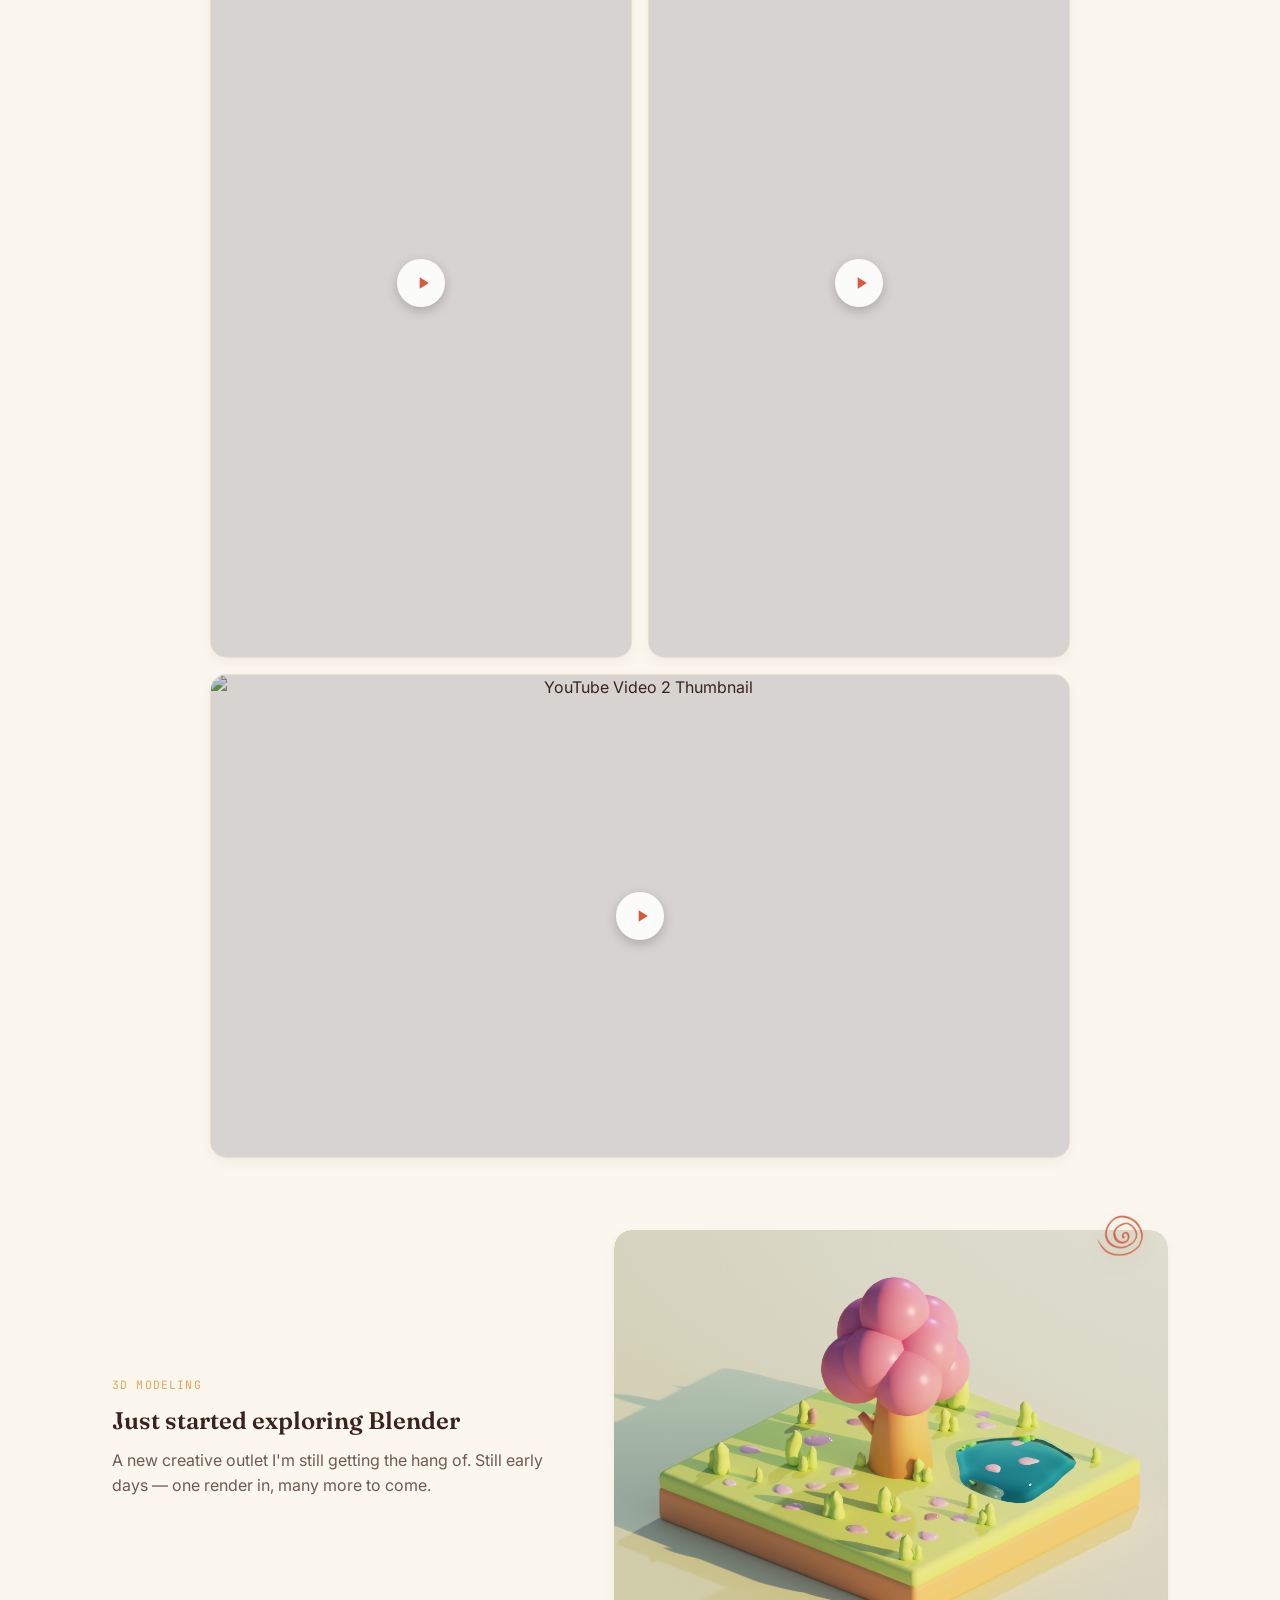
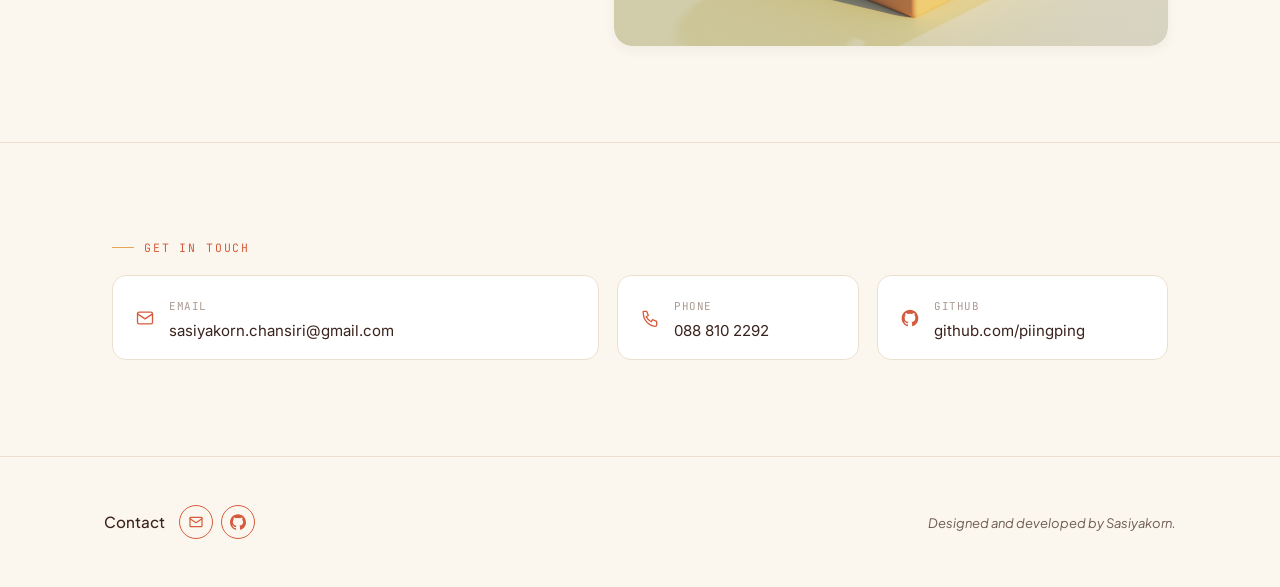
==== commit fd204dd0: "update photo" ====
--- a/about.html
+++ b/about.html
@@ -1034,7 +1034,7 @@
         </div>
         <div class="hero-photo-wrap reveal">
           <div class="photo-frame">
-            <img src="assets/images/about/photo-me.jpg"
+            <img src="assets/images/about/photo-ping.jpg"
               alt="Sasiyakorn Chansiri smiling at the camera, wearing a black t-shirt and standing in front of a white wall with a window.">
 
           </div>
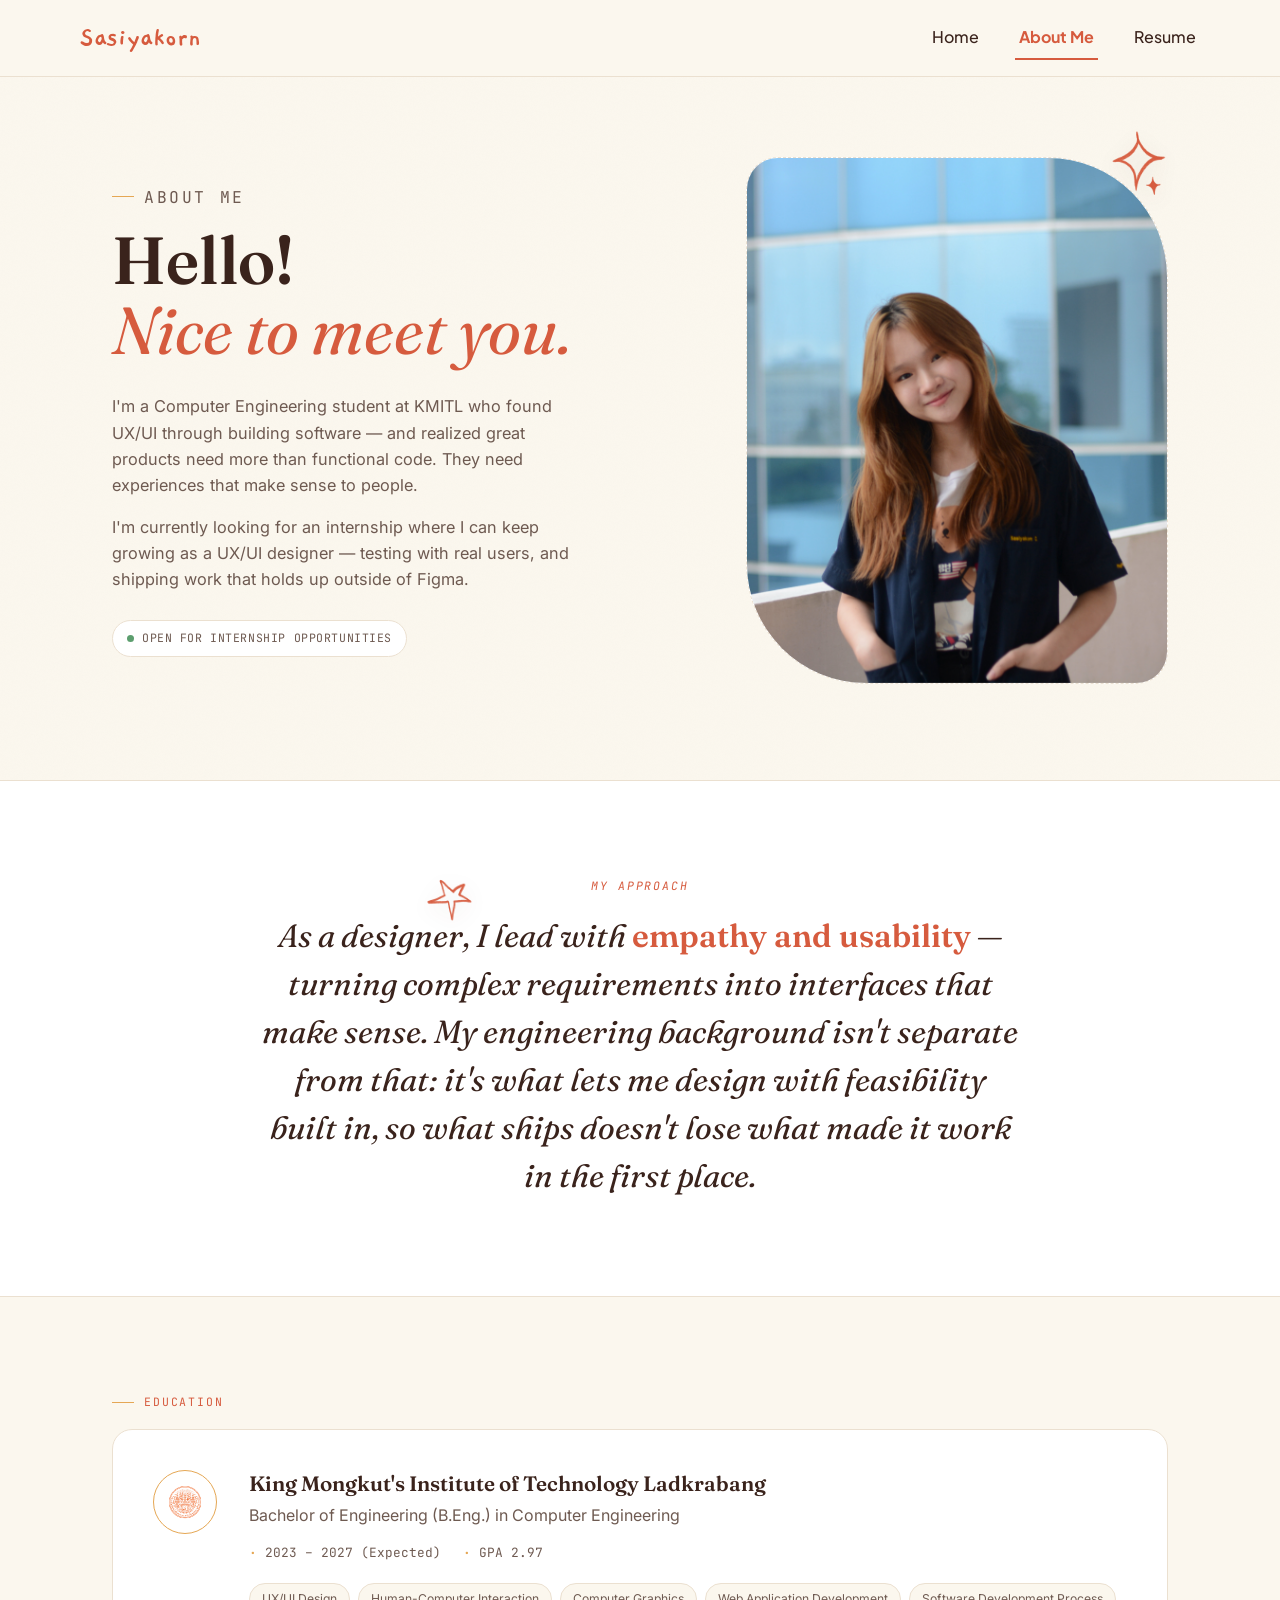
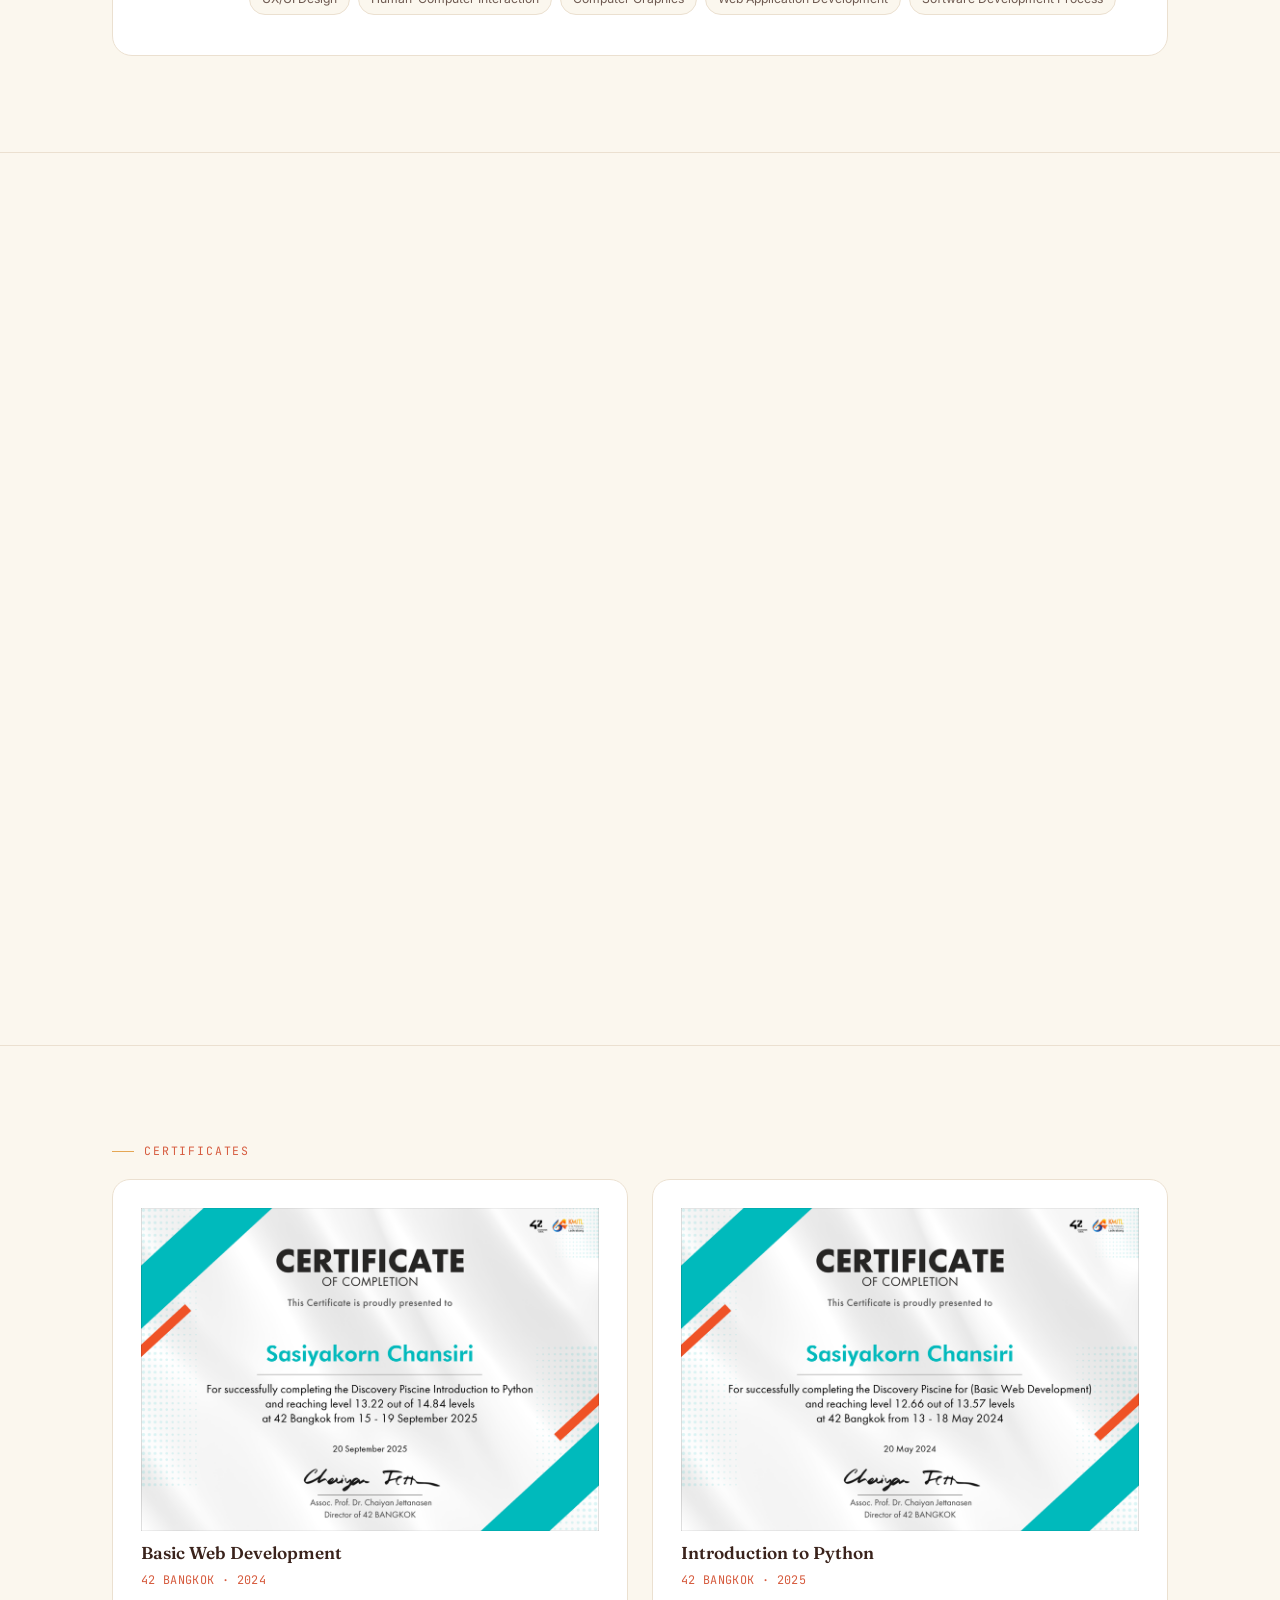
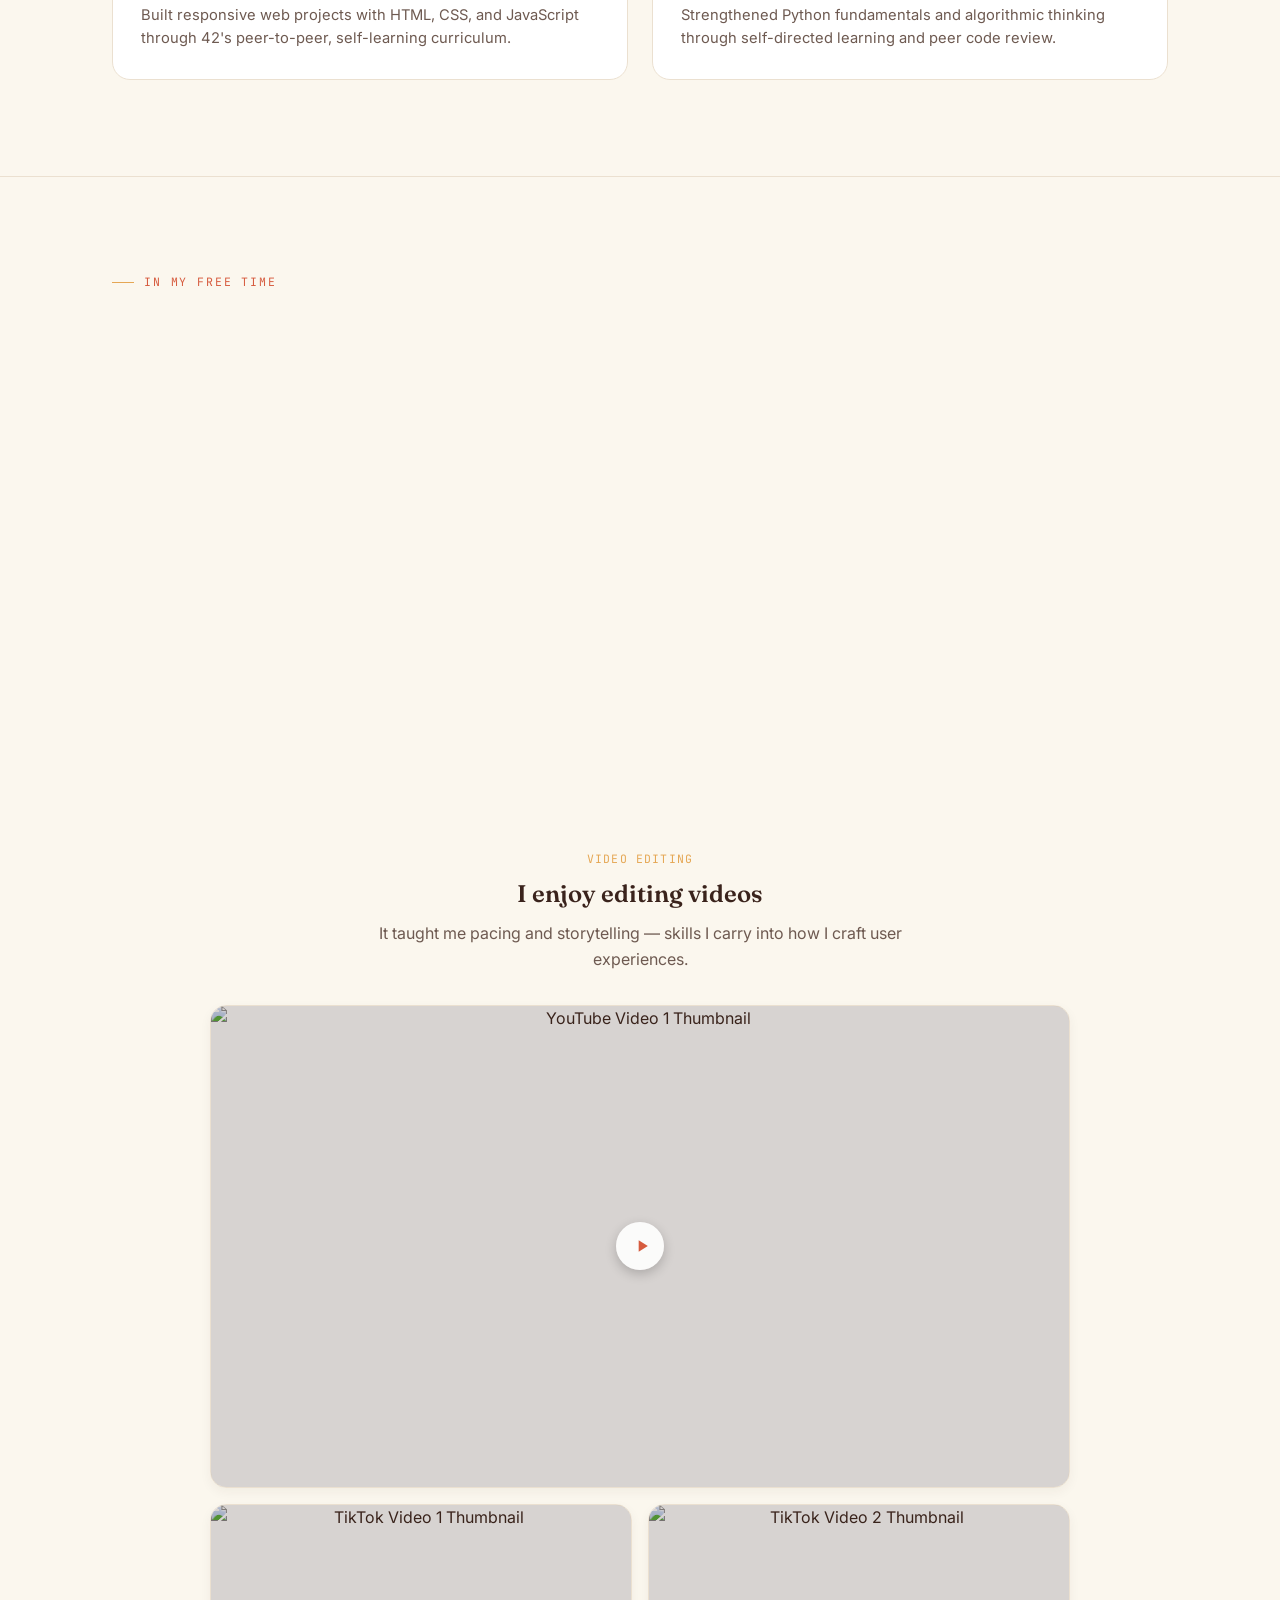
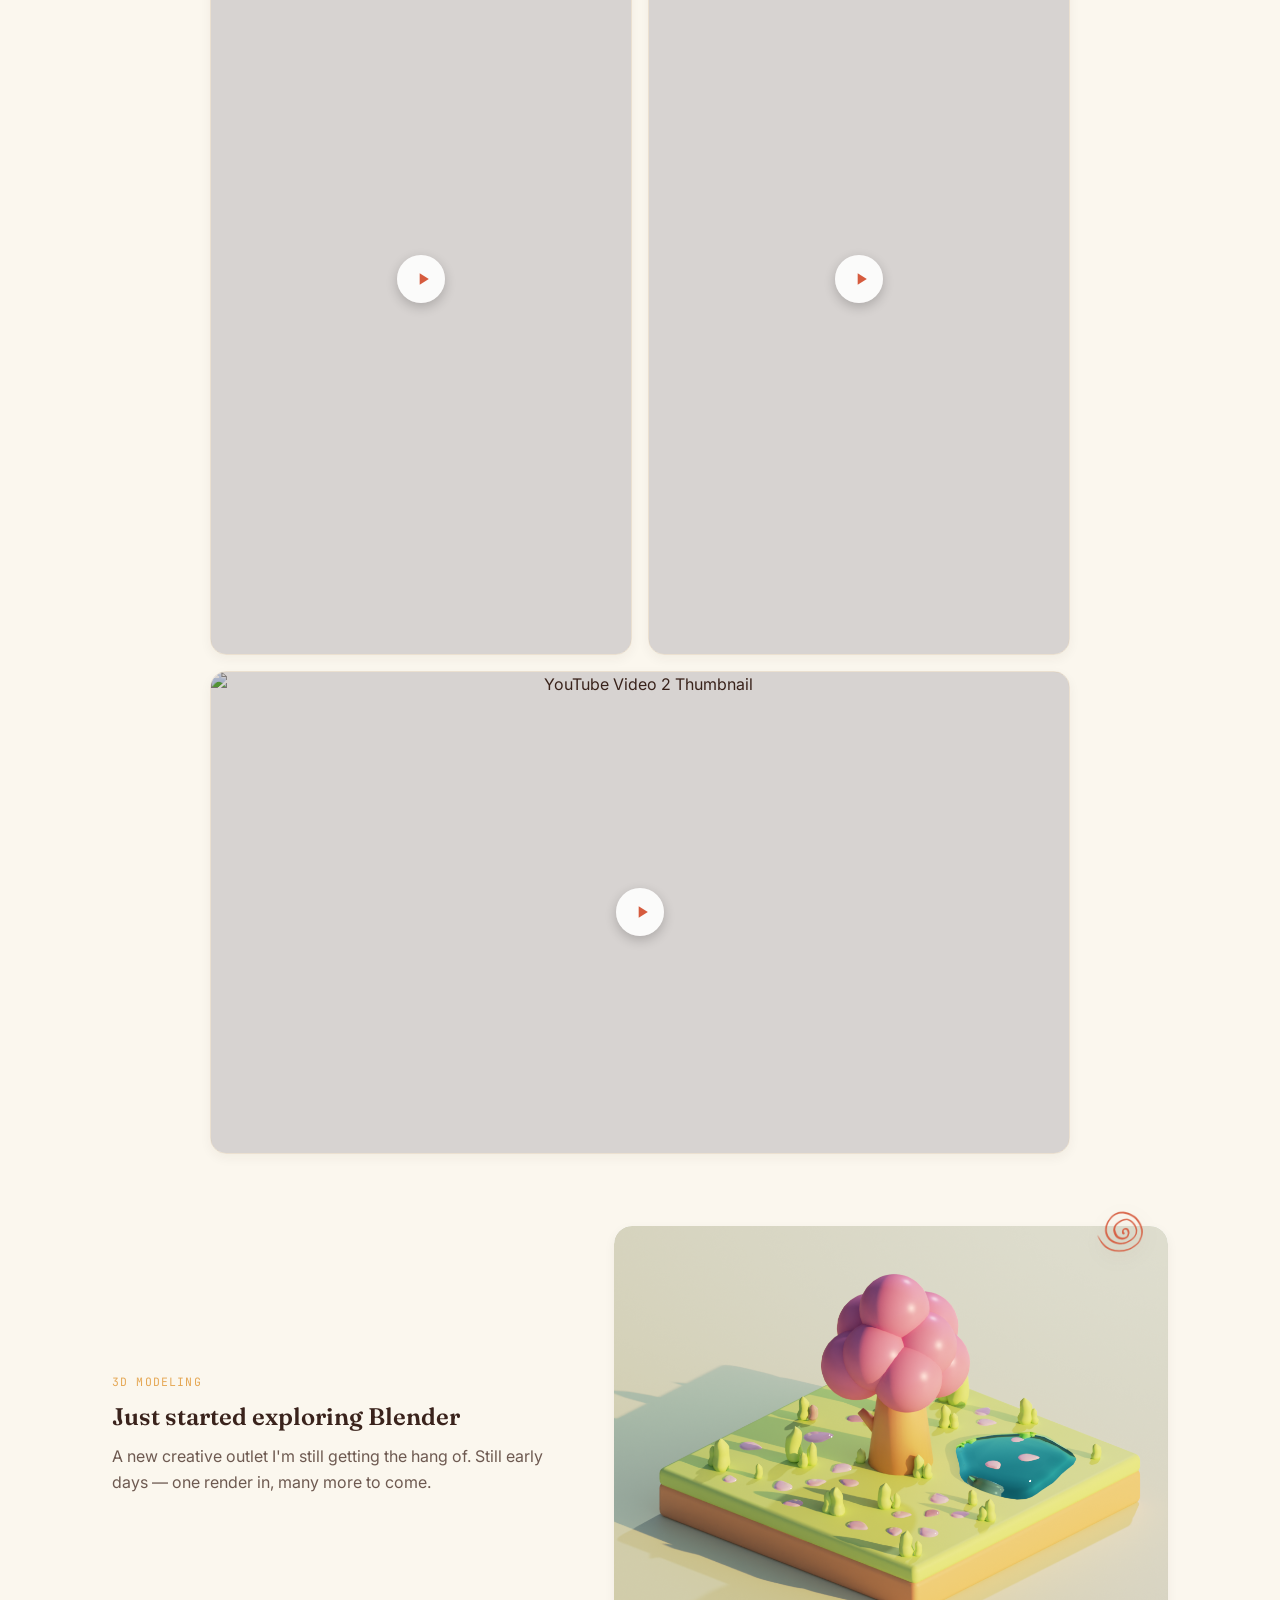
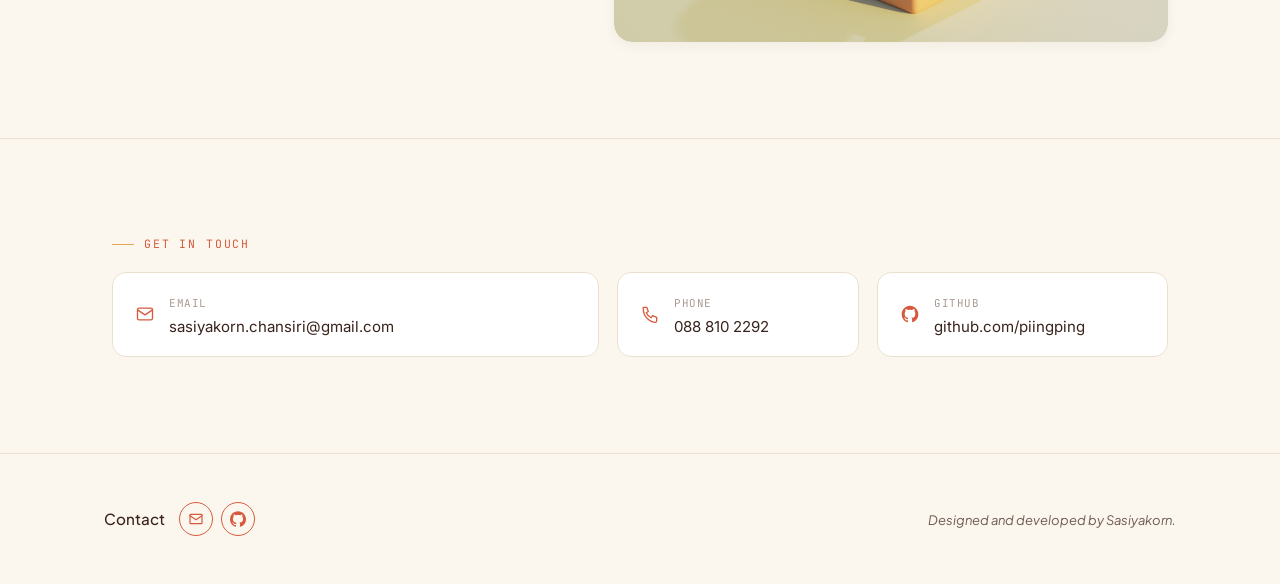
==== commit 50347e2c: "update hero mockup" ====
--- a/about.html
+++ b/about.html
@@ -359,6 +359,13 @@
       justify-content: center;
       color: var(--abt-accent);
       flex-shrink: 0;
+      overflow: hidden;
+    }
+
+    .edu-badge__img {
+      width: 38px;
+      height: 38px;
+      object-fit: contain;
     }
 
     .edu-card h3 {
@@ -615,13 +622,13 @@
     --------------------------------------------------- */
     .slideshow-container {
       position: relative;
-      background: var(--abt-surface);
-      border: 1px solid var(--abt-border);
+      /* background: var(--abt-surface); */
+      /* border: 1px solid var(--abt-border); */
       border-radius: 16px;
-      padding: 18px;
+      padding: 12px;
       text-align: center;
       width: 100%;
-      box-shadow: 0 4px 16px rgba(58, 35, 28, 0.05);
+      /* box-shadow: 0 4px 16px rgba(58, 35, 28, 0.05); */
     }
     .slide {
       display: none;
@@ -962,6 +969,14 @@
       }
 
       .hero-photo-wrap {
+        /* Without an explicit width, this grid item doesn't stretch to
+           fill its column on this single-column layout — and since its
+           only child (.photo-frame) contains nothing but an absolutely
+           positioned <img> (excluded from intrinsic-size calculations),
+           it was collapsing to ~2px (just its own border) instead of
+           showing the photo at all. width:100% + max-width below is what
+           actually sizes it responsively. */
+        width: 100%;
         order: -1;
         max-width: 280px;
         margin: 0 auto 12px;
@@ -1062,10 +1077,7 @@
         <p class="eyebrow">Education</p>
         <div class="edu-card">
           <div class="edu-badge" aria-hidden="true">
-            <svg width="30" height="30" viewBox="0 0 24 24" fill="none" stroke="currentColor" stroke-width="1.6">
-              <path d="M12 3 1 8l11 5 9-4.1V15" stroke-linecap="round" stroke-linejoin="round" />
-              <path d="M5 10.5V16c0 1.5 3 3 7 3s7-1.5 7-3v-5.5" stroke-linecap="round" stroke-linejoin="round" />
-            </svg>
+            <img src="assets/images/about/kmitl-logo.png" alt="" class="edu-badge__img">
           </div>
           <div>
             <h3>King Mongkut's Institute of Technology Ladkrabang</h3>
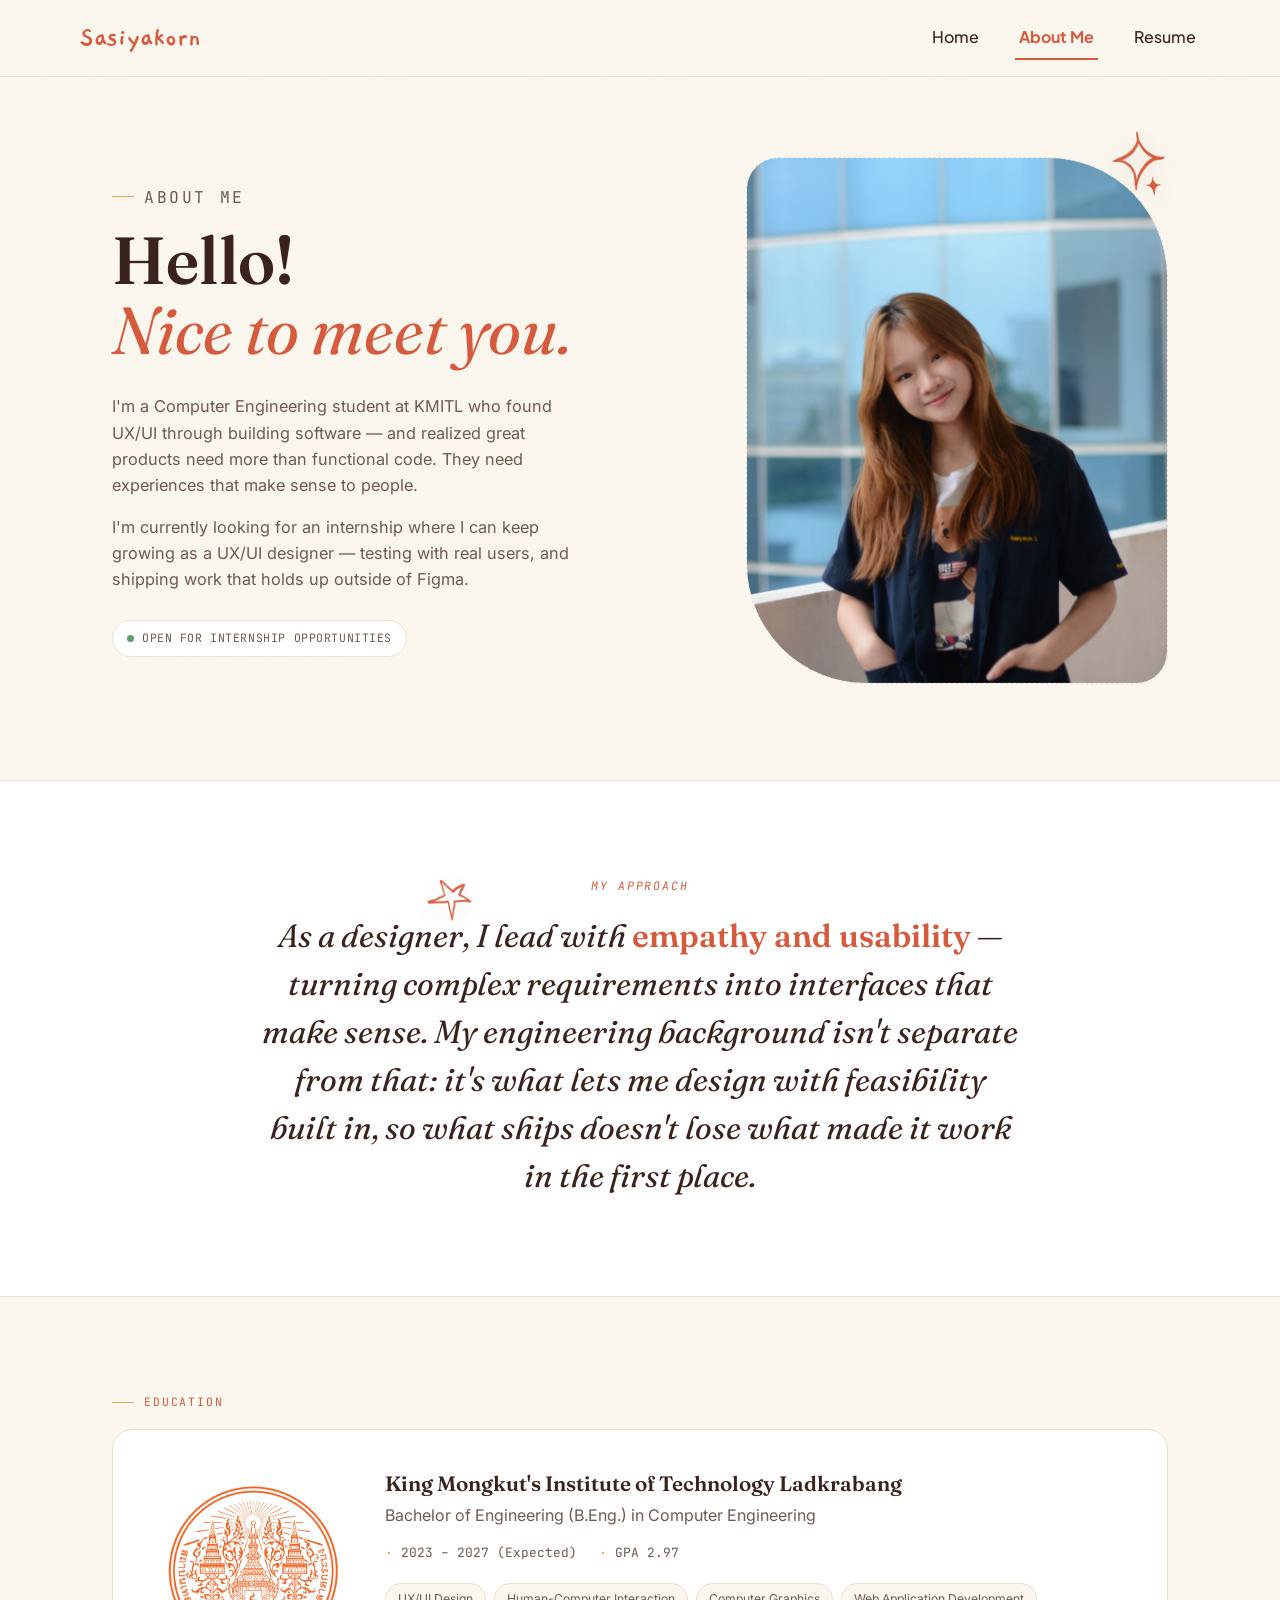
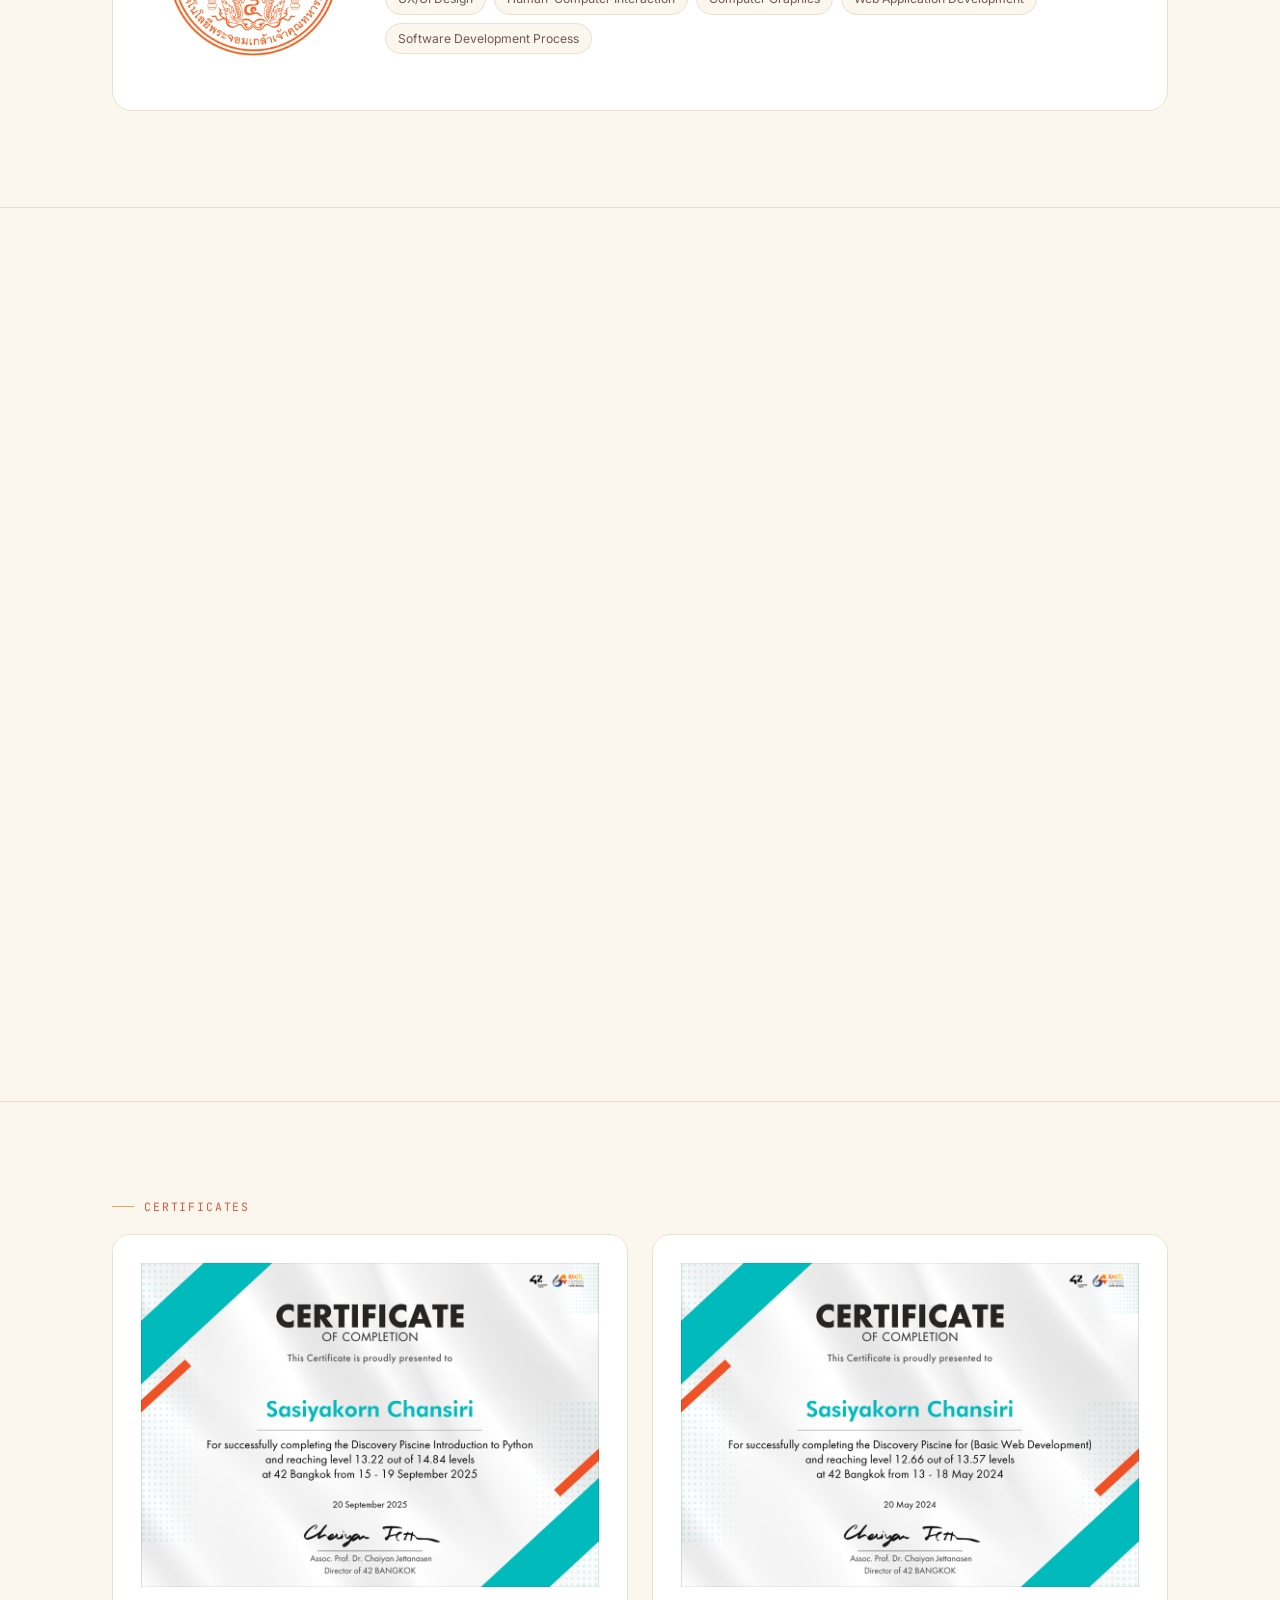
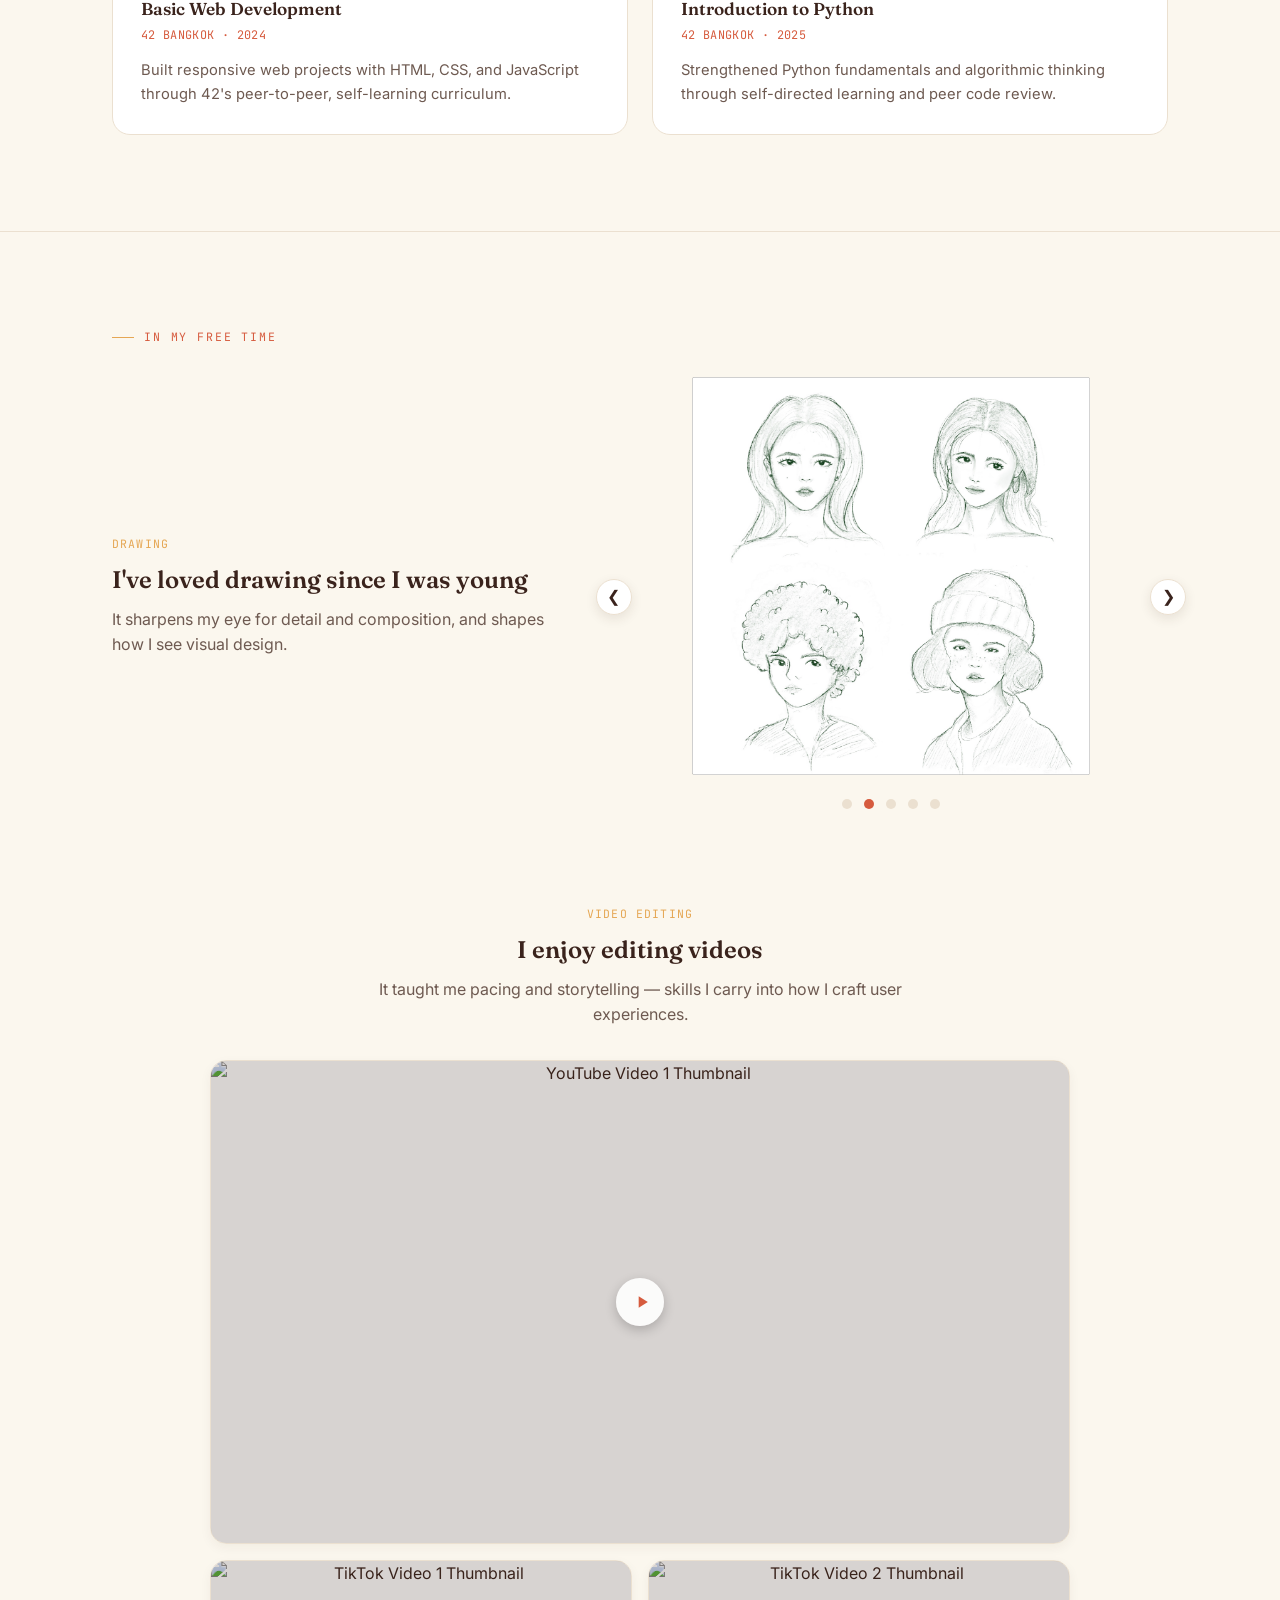
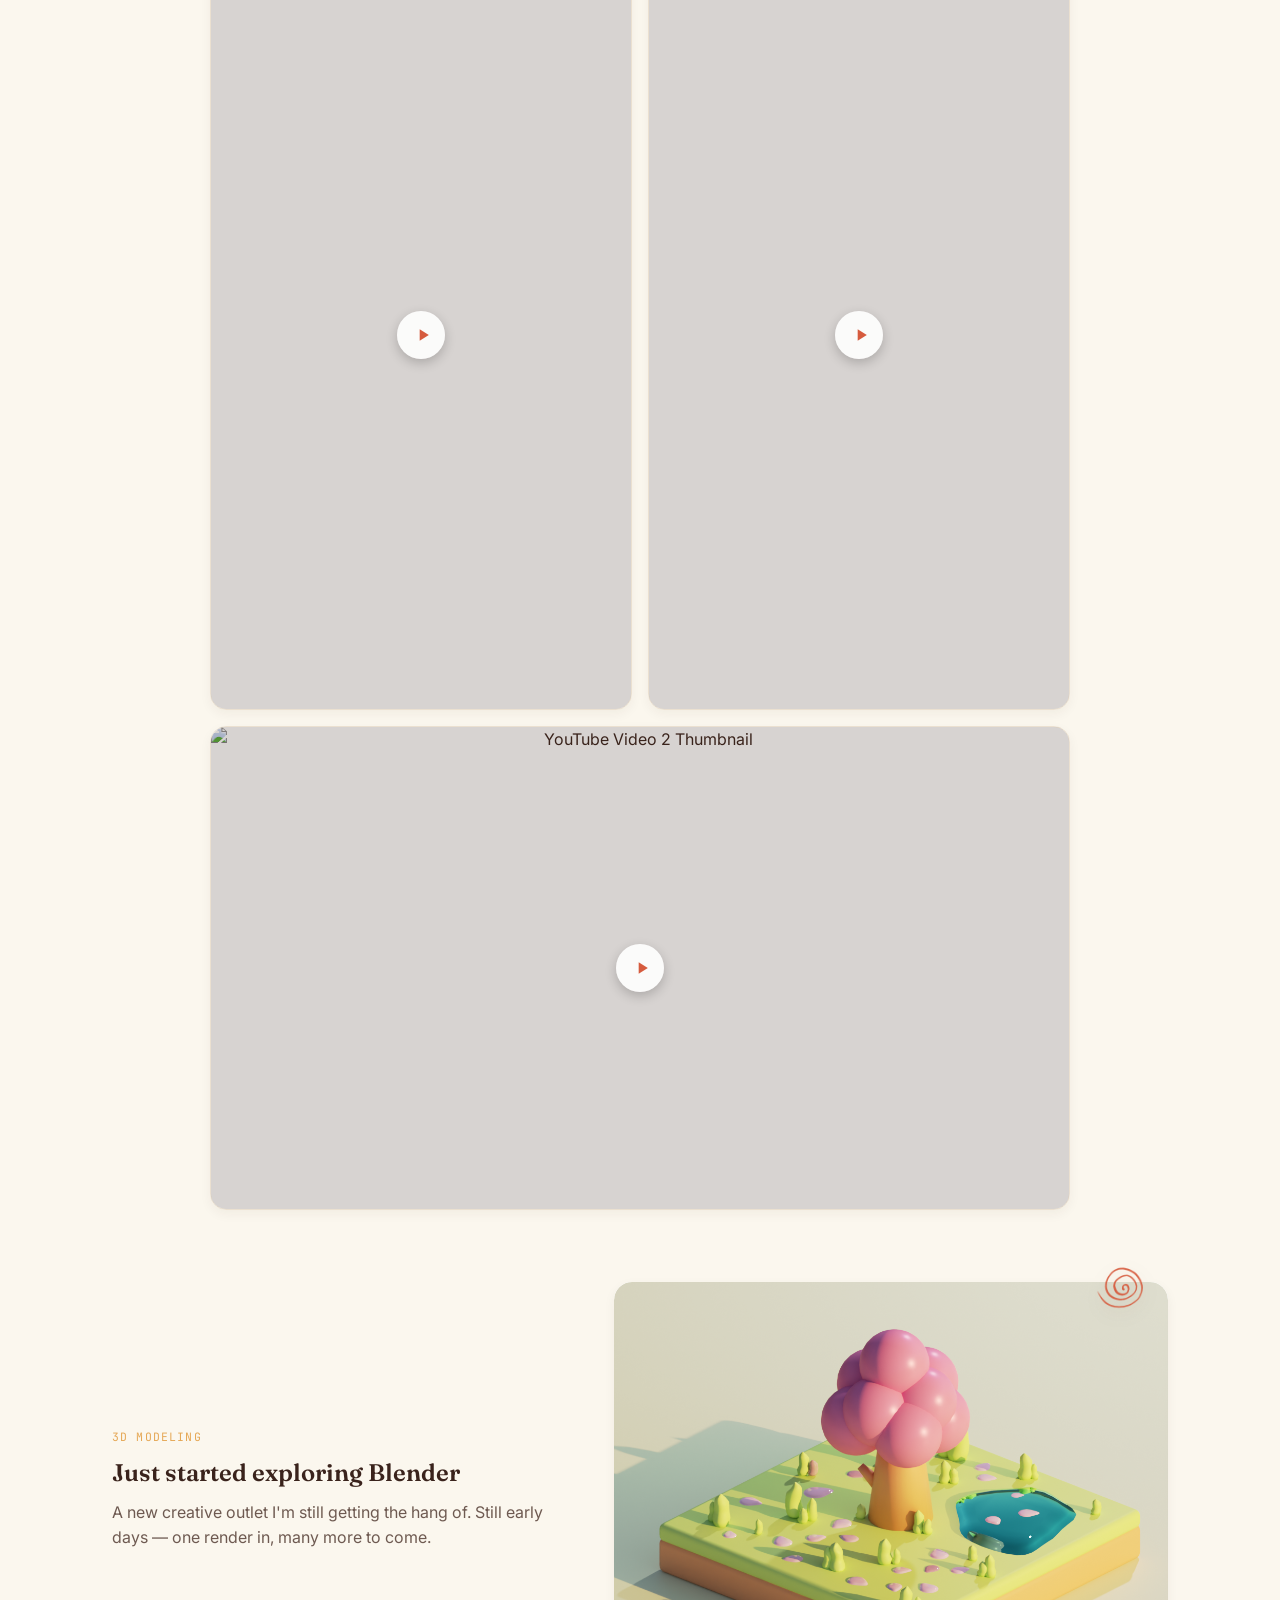
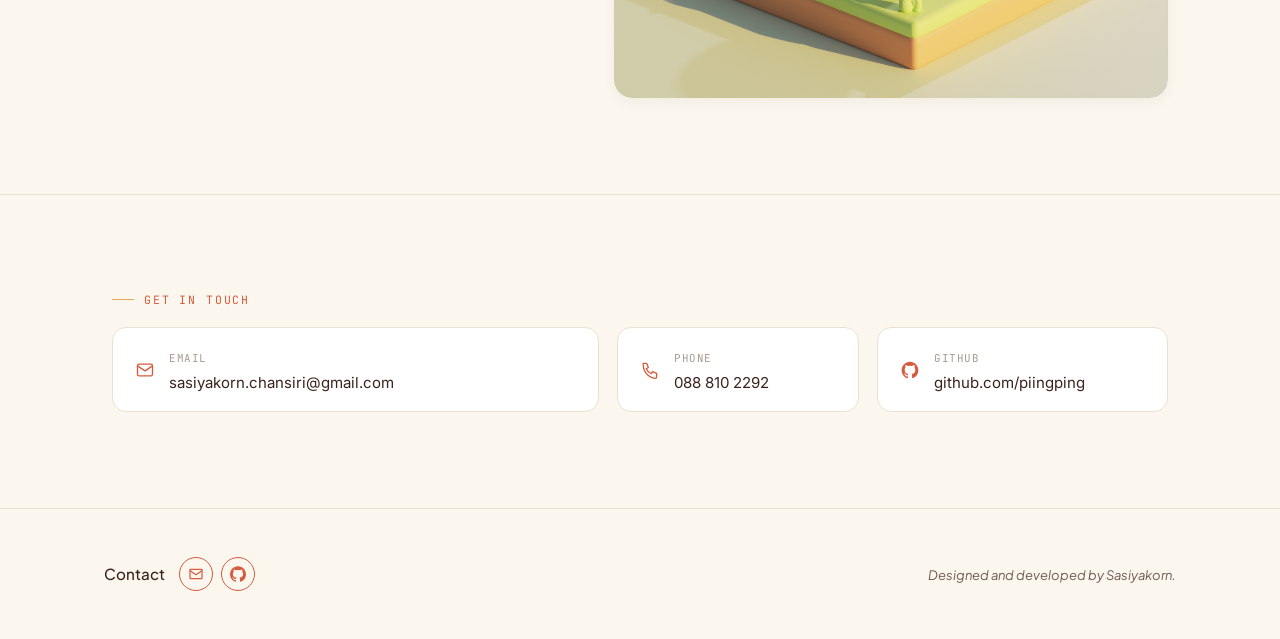
==== commit a4038113: "update" ====
--- a/about.html
+++ b/about.html
@@ -363,8 +363,8 @@
     }
 
     .edu-badge__img {
-      width: 38px;
-      height: 38px;
+      width: 200px;
+      height: 200px;
       object-fit: contain;
     }
 
@@ -1076,7 +1076,7 @@
       <div class="wrap reveal">
         <p class="eyebrow">Education</p>
         <div class="edu-card">
-          <div class="edu-badge" aria-hidden="true">
+          <div aria-hidden="true">
             <img src="assets/images/about/kmitl-logo.png" alt="" class="edu-badge__img">
           </div>
           <div>
--- a/styles/main.css
+++ b/styles/main.css
@@ -590,7 +590,7 @@
 
 .hero-btn-primary {
   border-radius: 100px;
-  padding: 14px 32px;
+  padding: 4px 32px;
 }
 
 .hero-btn-secondary {
